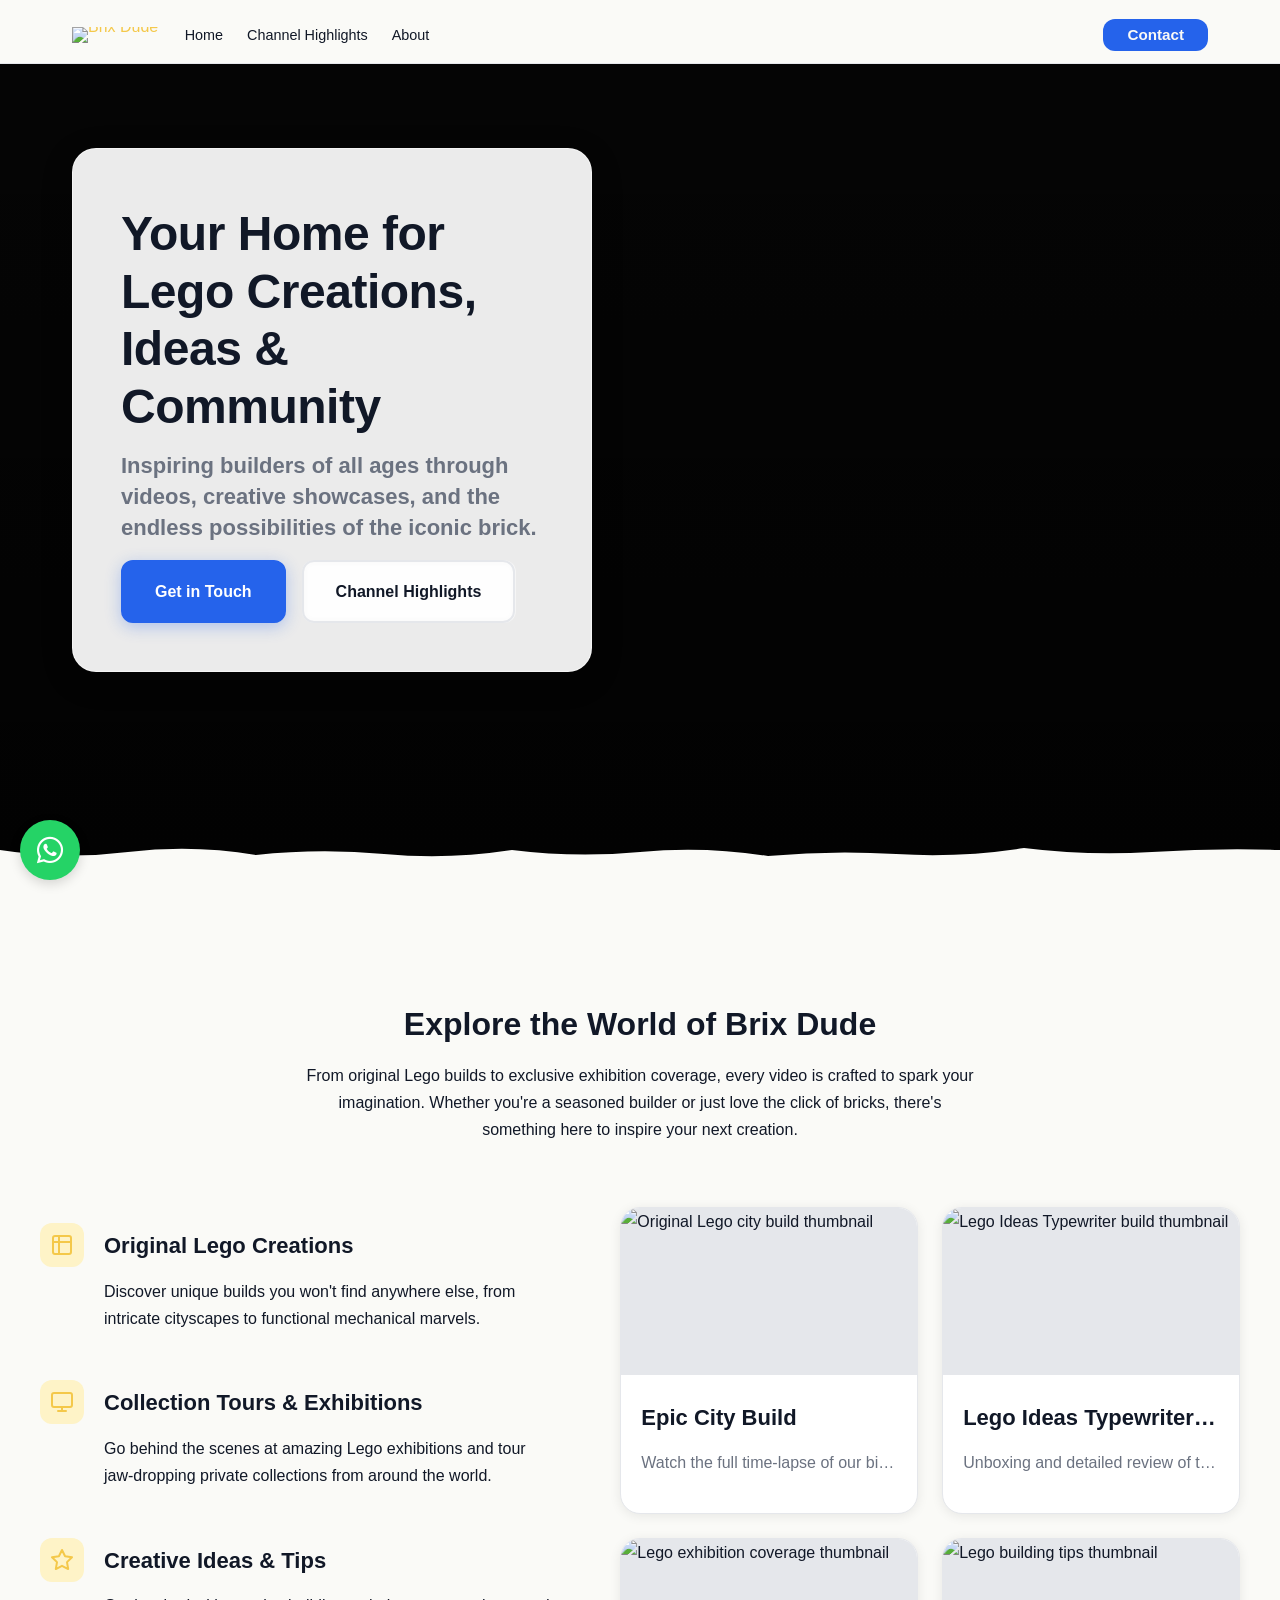
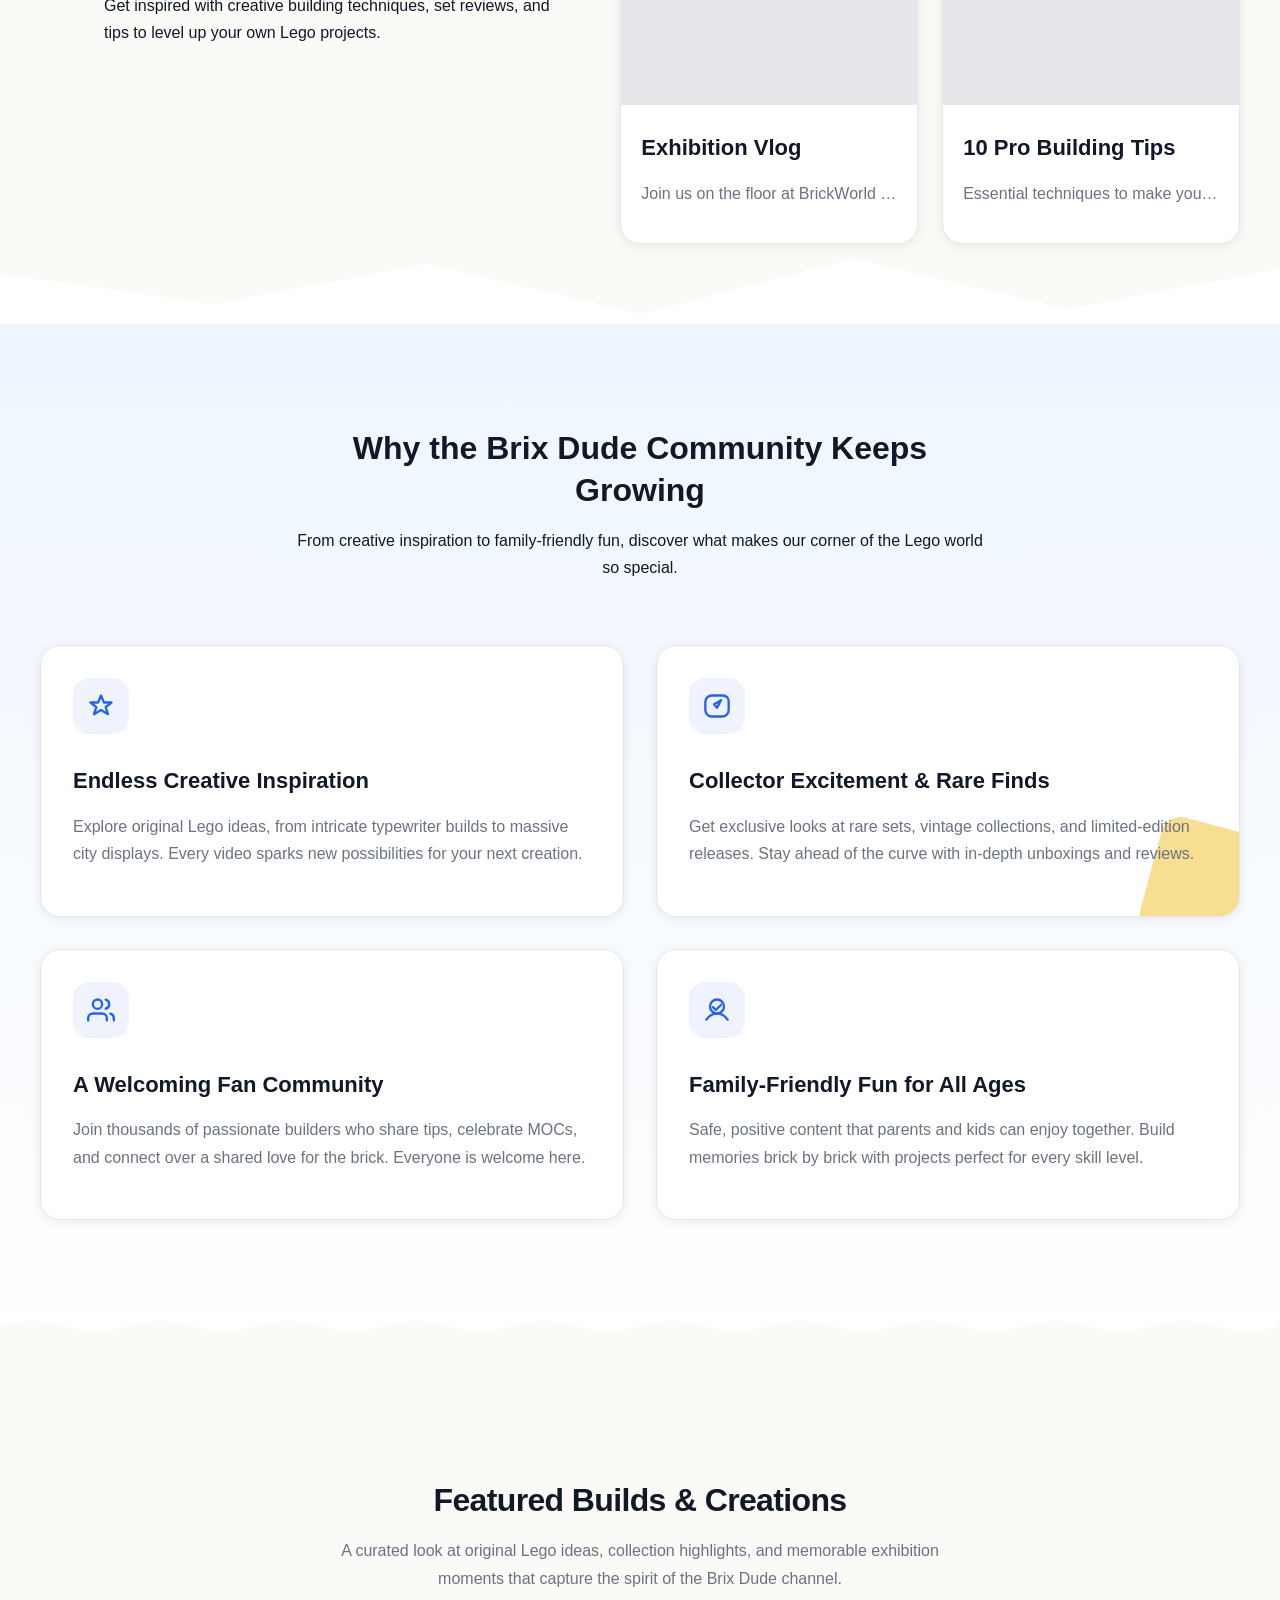
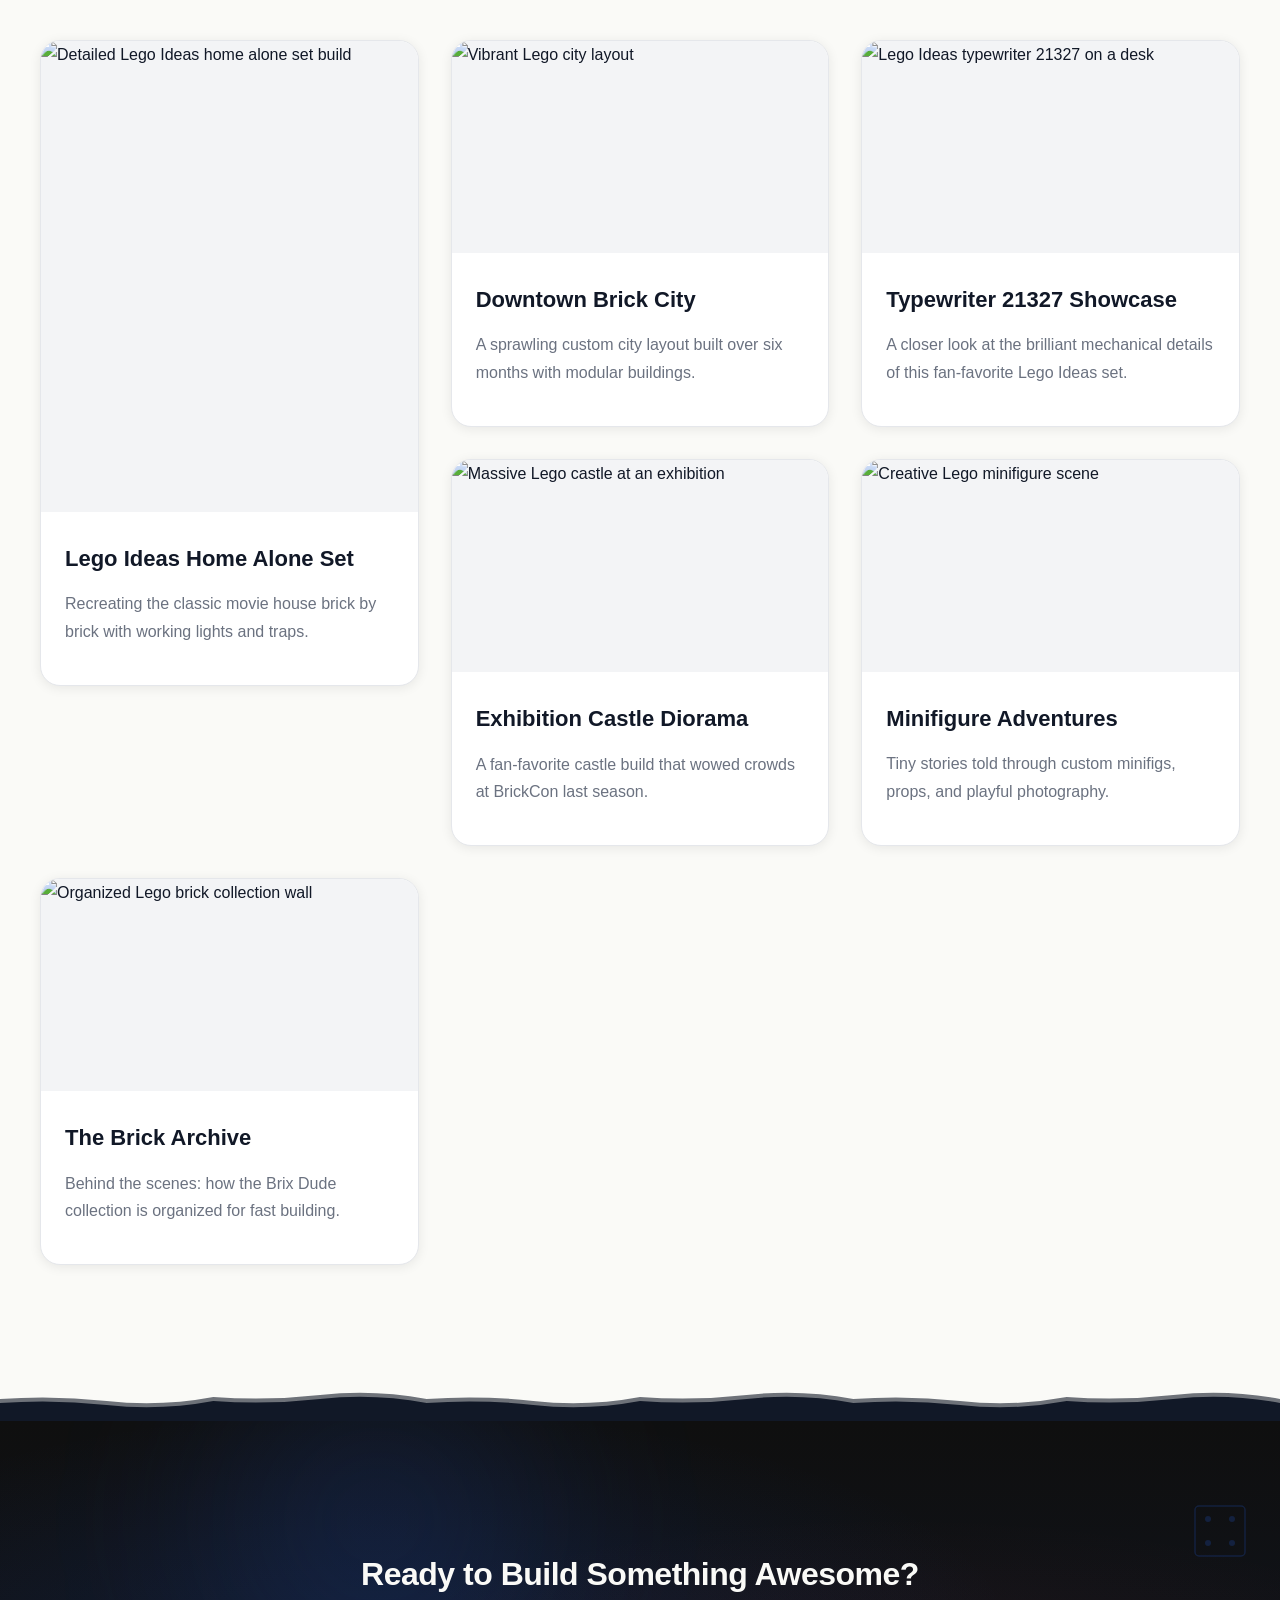
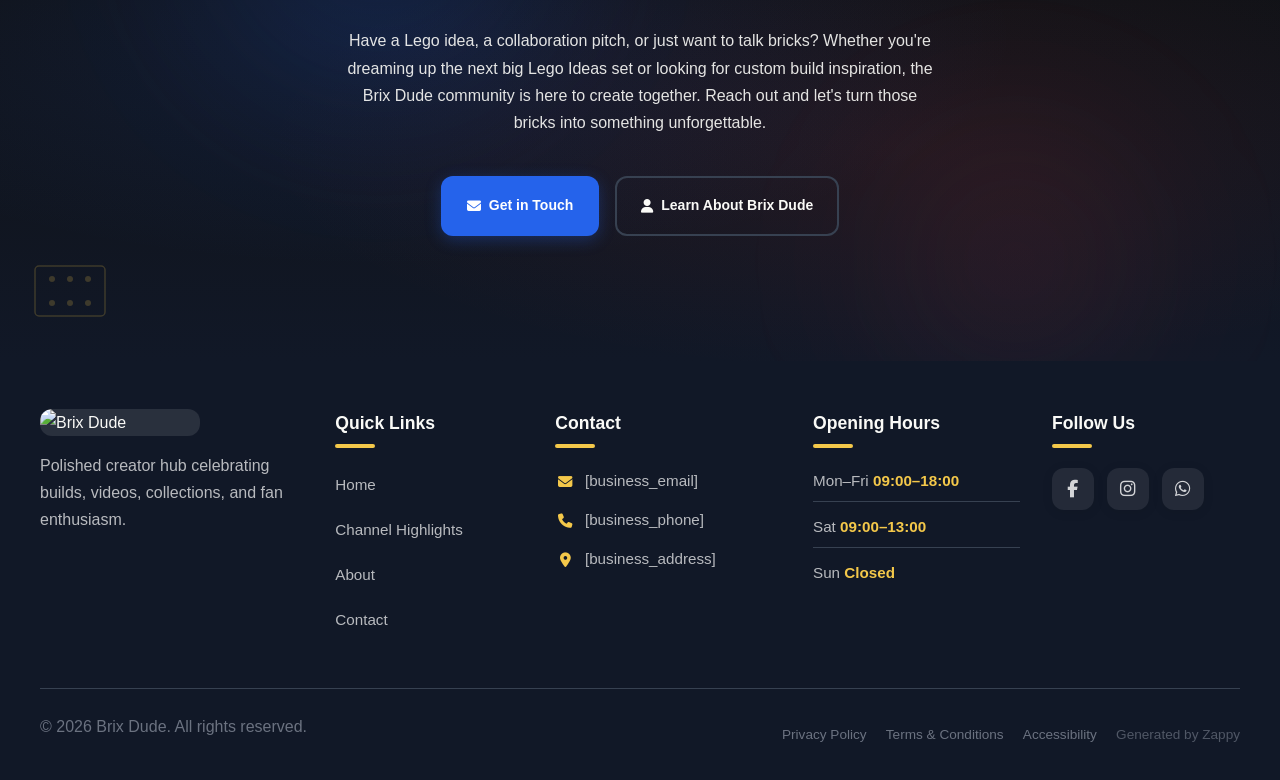
==== index.html @ 3473d18c "Background sync: Progressive GitHub Sync" ====
<!DOCTYPE html>
<html lang="en">
<head>
    <meta charset="UTF-8">
    <meta name="viewport" content="width=device-width, initial-scale=1.0">
    <meta name="robots" content="index, follow">
    <title>Unleash Brick-Building Brilliance — Brix Dude</title>
    <meta name="description" content="Dive into a world where Lego creativity knows no limits. From the intricate lego ideas typewriter 21327 to massive original builds, find endless inspiration and connect with a passionate brick-loving community today.">
    <meta name="keywords" content="lego ideas home alone set, lego ideas typewriter 21327, lego ideas website, creative lego builds, lego community channel">
    
    <!-- Favicons -->
    <link rel="icon" type="image/x-icon" href="/assets/favicon.ico">
    <link rel="icon" type="image/png" sizes="16x16" href="/assets/favicon-16x16.png">
    <link rel="icon" type="image/png" sizes="32x32" href="/assets/favicon-32x32.png">
    <link rel="icon" type="image/png" sizes="48x48" href="/assets/favicon-48x48.png">
    <link rel="icon" type="image/png" sizes="192x192" href="/assets/favicon-192x192.png">
    <link rel="icon" type="image/png" sizes="512x512" href="/assets/favicon-512x512.png">
    <link rel="apple-touch-icon" href="/assets/apple-touch-icon.png">
    <!-- Zappy Analytics -->
<script>
(function() {
  'use strict';
  
  // Configuration
  var config = {
    websiteId: '0a2687f3-41e7-4e63-99ae-9da01a1a211f',
    apiUrl: 'https://api.zappy5.com/api/analytics/track',
    sessionDuration: 30 * 60 * 1000, // 30 minutes
    visitorDuration: 30 * 24 * 60 * 60 * 1000, // 30 days
    trackPageViews: true,
    trackClicks: true,
    trackFormSubmissions: true
  };
  
  // Generate or retrieve persistent visitor ID (30 days)
  function getVisitorId() {
    var visitorKey = 'zappy_visitor_' + config.websiteId;
    var visitor = null;
    
    try {
      visitor = localStorage.getItem(visitorKey);
      if (visitor) {
        var visitorData = JSON.parse(visitor);
        var now = Date.now();
        
        // Check if visitor ID is still valid (30 days)
        if (now - visitorData.created < config.visitorDuration) {
          // Update last seen timestamp
          visitorData.lastSeen = now;
          localStorage.setItem(visitorKey, JSON.stringify(visitorData));
          return visitorData.id;
        }
      }
    } catch (e) {
      console.warn('Zappy Analytics: LocalStorage not available');
    }
    
    // Generate new visitor ID
    var newVisitorId = 'zv_' + Date.now() + '_' + Math.random().toString(36).substr(2, 9);
    
    try {
      localStorage.setItem(visitorKey, JSON.stringify({
        id: newVisitorId,
        created: Date.now(),
        lastSeen: Date.now()
      }));
    } catch (e) {
      // Continue without local storage
    }
    
    return newVisitorId;
  }
  
  // Generate or retrieve session ID (30 minutes)
  function getSessionId() {
    var sessionKey = 'zappy_session_' + config.websiteId;
    var session = null;
    
    try {
      session = sessionStorage.getItem(sessionKey);
      if (session) {
        var sessionData = JSON.parse(session);
        var now = Date.now();
        
        // Check if session is still valid
        if (now - sessionData.timestamp < config.sessionDuration) {
          // Update timestamp
          sessionData.timestamp = now;
          sessionStorage.setItem(sessionKey, JSON.stringify(sessionData));
          return sessionData.id;
        }
      }
    } catch (e) {
      console.warn('Zappy Analytics: SessionStorage not available');
    }
    
    // Generate new session ID
    var newSessionId = 'zs_' + Date.now() + '_' + Math.random().toString(36).substr(2, 9);
    
    try {
      sessionStorage.setItem(sessionKey, JSON.stringify({
        id: newSessionId,
        timestamp: Date.now()
      }));
    } catch (e) {
      // Continue without session storage
    }
    
    return newSessionId;
  }
  
  var visitorId = getVisitorId();
  var sessionId = getSessionId();
  
  // Track an event
  function trackEvent(eventType, data) {
    data = data || {};
    
    var eventData = {
      website_id: config.websiteId,
      event_type: eventType,
      page_path: window.location.pathname,
      referrer: document.referrer || 'direct',
      visitor_id: visitorId,
      session_id: sessionId,
      metadata: data
    };
    
    // Use sendBeacon if available (better for page unload events)
    if (navigator.sendBeacon) {
      var blob = new Blob([JSON.stringify(eventData)], { type: 'application/json' });
      navigator.sendBeacon(config.apiUrl, blob);
    } else {
      // Fallback to fetch
      fetch(config.apiUrl, {
        method: 'POST',
        headers: {
          'Content-Type': 'application/json'
        },
        body: JSON.stringify(eventData),
        keepalive: true
      }).catch(function(error) {
        console.warn('Zappy Analytics: Failed to track event', error);
      });
    }
  }
  
  // Track page view
  if (config.trackPageViews) {
    trackEvent('pageview', {
      title: document.title,
      url: window.location.href
    });
  }
  
  // Track clicks on important elements
  if (config.trackClicks) {
    document.addEventListener('click', function(e) {
      var target = e.target;
      
      // Track button clicks (counted as actions)
      if (target.tagName === 'BUTTON' || target.closest('button')) {
        var button = target.tagName === 'BUTTON' ? target : target.closest('button');
        trackEvent('click', {
          element: 'button',
          text: button.textContent.trim().substring(0, 100),
          id: button.id || null,
          class: button.className || null
        });
      }
      
      // Track link clicks (navigation - not counted as actions)
      else if (target.tagName === 'A' || target.closest('a')) {
        var link = target.tagName === 'A' ? target : target.closest('a');
        trackEvent('navigation', {
          element: 'link',
          text: link.textContent.trim().substring(0, 100),
          href: link.href,
          external: link.hostname !== window.location.hostname
        });
      }
    }, true);
  }
  
  // Track form submissions
  if (config.trackFormSubmissions) {
    document.addEventListener('submit', function(e) {
      var form = e.target;
      
      trackEvent('form_submit', {
        form_id: form.id || null,
        form_name: form.name || null,
        form_action: form.action || null,
        form_method: form.method || 'GET'
      });
    }, true);
  }
  
  // Track time on page (send on page unload)
  var pageLoadTime = Date.now();
  
  window.addEventListener('beforeunload', function() {
    var timeOnPage = Math.floor((Date.now() - pageLoadTime) / 1000); // in seconds
    
    trackEvent('page_unload', {
      time_on_page: timeOnPage,
      page_path: window.location.pathname
    });
  });
  
  // Expose tracking function globally for custom events
  window.zappyAnalytics = {
    track: trackEvent,
    getVisitorId: function() { return visitorId; },
    getSessionId: function() { return sessionId; }
  };
  
})();
</script>
<!-- End Zappy Analytics -->
    <meta property="og:title" content="Unleash Brick-Building Brilliance — Brix Dude">
    <meta property="og:description" content="Dive into a world where Lego creativity knows no limits. From the intricate lego ideas typewriter 21327 to massive original builds, find endless inspiration and connect with a passionate brick-loving community today.">
    <meta name="twitter:card" content="summary_large_image">
    <meta name="twitter:title" content="Unleash Brick-Building Brilliance — Brix Dude">
    <meta name="twitter:description" content="Dive into a world where Lego creativity knows no limits. From the intricate lego ideas typewriter 21327 to massive original builds, find endless inspiration and connect with a passionate brick-loving community today.">
    <meta property="og:type" content="website">
  <meta property="og:locale" content="en_US">
  
  
  
  
  
  <link rel="stylesheet" href="https://cdnjs.cloudflare.com/ajax/libs/font-awesome/6.4.0/css/all.min.css">
  <style>
    .skip-link { position: absolute; top: 0; left: 0; transform: translateY(-200%); padding: 12px 18px; background: var(--bg-dark, #1a1a1a); color: var(--text-light, #fff); font-weight: 600; border-radius: 0 0 8px 0; z-index: 10000; }
    .skip-link:focus { transform: none; outline: 2px solid var(--ring, #fff); outline-offset: 2px; }
    :focus-visible { outline: 2px solid var(--ring, currentColor); outline-offset: 3px; }
  </style>


  
    <!-- Favicons -->
    <link rel="icon" type="image/x-icon" href="/assets/favicon.ico">
    <link rel="icon" type="image/png" sizes="16x16" href="/assets/favicon-16x16.png">
    <link rel="icon" type="image/png" sizes="32x32" href="/assets/favicon-32x32.png">
    <link rel="icon" type="image/png" sizes="48x48" href="/assets/favicon-48x48.png">
    <link rel="icon" type="image/png" sizes="192x192" href="/assets/favicon-192x192.png">
    <link rel="icon" type="image/png" sizes="512x512" href="/assets/favicon-512x512.png">
    <link rel="apple-touch-icon" href="/assets/apple-touch-icon.png">
    <!-- Cookie Consent -->
    <link rel="stylesheet" href="https://cdn.jsdelivr.net/npm/vanilla-cookieconsent@3/dist/cookieconsent.css">
    <script src="https://cdn.jsdelivr.net/npm/vanilla-cookieconsent@3/dist/cookieconsent.umd.js"></script>
    <!-- Mickidum Accessibility Toolbar -->
    <script src="https://cdn.jsdelivr.net/gh/mickidum/acc_toolbar/acctoolbar/acctoolbar.min.js"></script>
    <link rel="stylesheet" href="/styles.css">
    <script>window.ZAPPY_WEBSITE_ID = "0a2687f3-41e7-4e63-99ae-9da01a1a211f"; window.ZAPPY_API_BASE = "https://api.zappy5.com";</script>

    <style id="zappy-dropdown-submenu-styles">
      /* ========== DESKTOP DROPDOWN SUBMENU STYLES ========== */
      /* Base styles for dropdown submenus - parent must be positioned */
      .nav-menu li:has(.sub-menu), nav li:has(.sub-menu), .navbar li:has(.sub-menu), #navMenu li:has(.sub-menu) { position: relative; }
      /* Submenu base - hidden by default */
      .nav-menu .sub-menu, nav .sub-menu, .navbar .sub-menu, #navMenu .sub-menu { display: block !important; position: absolute !important; top: 100%; left: 0; min-width: 220px; background: white; border-radius: 8px; box-shadow: 0 8px 25px rgba(0,0,0,0.15); padding: 8px 0; opacity: 0; visibility: hidden; transform: translateY(10px); transition: all 0.3s ease; z-index: 1000; list-style: none; pointer-events: none; }
      /* CRITICAL: Desktop hover styles to show dropdown */
      .nav-menu li:hover > .sub-menu, nav li:hover > .sub-menu, .navbar li:hover > .sub-menu, #navMenu li:hover > .sub-menu { opacity: 1 !important; visibility: visible !important; transform: translateY(0) !important; pointer-events: auto !important; }
      /* Submenu item styling */
      .sub-menu li { list-style: none; margin: 0; padding: 0; }
      .sub-menu a { display: block !important; padding: 10px 16px !important; color: var(--text-dark, #333) !important; font-weight: 500; text-decoration: none; white-space: nowrap; transition: background-color 0.2s; }
      .sub-menu .zappy-nav-child > a { padding-left: 28px !important; font-size: 0.9em !important; opacity: 0.85 !important; }
      [dir="rtl"] .sub-menu .zappy-nav-child > a, html[lang="he"] .sub-menu .zappy-nav-child > a, html[lang="ar"] .sub-menu .zappy-nav-child > a { padding-left: 10px !important; padding-right: 28px !important; }
      .sub-menu .zappy-nav-parent > a { font-weight: 600 !important; }
      .sub-menu a:hover { background-color: #f5f5f5; }
      /* RTL (Hebrew/Arabic) dropdown positioning */
      [dir="rtl"] .nav-menu .sub-menu, [dir="rtl"] nav .sub-menu, [dir="rtl"] .navbar .sub-menu, html[lang="he"] .nav-menu .sub-menu, html[lang="he"] nav .sub-menu, html[lang="he"] .navbar .sub-menu, html[lang="ar"] .nav-menu .sub-menu, html[lang="ar"] nav .sub-menu, html[lang="ar"] .navbar .sub-menu { left: auto !important; right: 0 !important; }
      /* Hide empty dropdown menus (exclude catalog sub-menus that use <a> children instead of <li>) */
      .sub-menu:empty, .sub-menu:not(:has(li:not(.zappy-hidden-menu-item))):not(:has(> a)), .sub-menu:not(:has(li)):not(:has(> a)) { display: none !important; opacity: 0 !important; visibility: hidden !important; pointer-events: none !important; }
      /* Desktop: show submenu on Menu Group hover */
      li:has(.menu-group-title):hover > .sub-menu { opacity: 1 !important; visibility: visible !important; transform: translateY(0) !important; pointer-events: auto !important; }
      /* Menu Group title styling */
      .nav-menu > li > .menu-group-title, #navMenu > li > .menu-group-title { display: inline-block; padding: 0.5rem 1rem; cursor: default; user-select: none; }
      
      /* ========== MOBILE SUBMENU STYLES ========== */
      @media (max-width: 768px) {
        .nav-menu .sub-menu, nav .sub-menu, .navbar .sub-menu, #navMenu .sub-menu { position: static !important; transform: none !important; box-shadow: none !important; background: transparent !important; max-height: 0; overflow: hidden; opacity: 0; visibility: hidden; transition: max-height 0.3s ease, opacity 0.3s ease; padding: 0 !important; border-radius: 0 !important; }
        .navbar .sub-menu.mobile-expanded, .nav-menu .sub-menu.mobile-expanded, #navMenu .sub-menu.mobile-expanded { max-height: none !important; overflow-y: visible !important; opacity: 1 !important; visibility: visible !important; padding: 8px 0 8px 16px !important; }
        [dir="rtl"] .sub-menu.mobile-expanded, html[lang="he"] .sub-menu.mobile-expanded { padding: 8px 16px 8px 0 !important; }
        /* Disable hover behavior on mobile */
        .nav-menu li:hover > .sub-menu, nav li:hover > .sub-menu, .navbar li:hover > .sub-menu, #navMenu li:hover > .sub-menu { opacity: 0; visibility: hidden; pointer-events: none; }
        .nav-menu li > .sub-menu.mobile-expanded, nav li > .sub-menu.mobile-expanded, .navbar li > .sub-menu.mobile-expanded, #navMenu li > .sub-menu.mobile-expanded { opacity: 1 !important; visibility: visible !important; pointer-events: auto !important; }
        .nav-menu li:has(.sub-menu), nav li:has(.sub-menu), .navbar li:has(.sub-menu), #navMenu li:has(.sub-menu) { display: flex !important; flex-wrap: wrap !important; align-items: center !important; position: relative !important; min-height: 44px !important; }
        .nav-menu li:has(.sub-menu) > a, nav li:has(.sub-menu) > a, .navbar li:has(.sub-menu) > a, #navMenu li:has(.sub-menu) > a { flex: 1 !important; min-width: 0 !important; }
        .nav-menu li:has(.sub-menu) > .menu-group-title, nav li:has(.sub-menu) > .menu-group-title, .navbar li:has(.sub-menu) > .menu-group-title, #navMenu li:has(.sub-menu) > .menu-group-title { flex: 1 !important; min-width: 0 !important; padding: 0 !important; line-height: inherit !important; }
        .nav-menu li:has(.sub-menu) > .sub-menu, nav li:has(.sub-menu) > .sub-menu, .navbar li:has(.sub-menu) > .sub-menu, #navMenu li:has(.sub-menu) > .sub-menu { flex-basis: 100% !important; width: 100% !important; }
        .nav-menu li:has(.sub-menu) > a [class*="chevron"], .nav-menu li:has(.sub-menu) > a [class*="arrow"], .nav-menu li:has(.sub-menu) > a .fa-chevron-down, .nav-menu li:has(.sub-menu) > a .fa-angle-down, nav li:has(.sub-menu) > a [class*="chevron"], nav li:has(.sub-menu) > a [class*="arrow"], #navMenu li:has(.sub-menu) > a [class*="chevron"], #navMenu li:has(.sub-menu) > a [class*="arrow"] { display: none !important; visibility: hidden !important; }
        .mobile-submenu-toggle { display: flex !important; align-items: center !important; justify-content: center !important; width: 44px !important; height: auto !important; background: transparent !important; border: none !important; cursor: pointer !important; color: var(--text-dark) !important; position: static !important; flex-shrink: 0 !important; align-self: stretch !important; z-index: 2 !important; padding: 0 !important; margin: 0 !important; }
        .mobile-submenu-toggle::after { content: '' !important; width: 0 !important; height: 0 !important; border-left: 6px solid transparent !important; border-right: 6px solid transparent !important; border-top: 7px solid currentColor !important; transition: transform 0.3s ease !important; }
        .mobile-submenu-toggle.expanded::after { transform: rotate(180deg) !important; }
        .sub-menu a { padding: 10px 0 !important; display: block !important; color: var(--text-dark) !important; white-space: normal !important; }
        .sub-menu .zappy-nav-child > a { padding-left: 28px !important; font-size: 0.9em !important; opacity: 0.85 !important; }
        [dir="rtl"] .sub-menu .zappy-nav-child > a, html[lang="he"] .sub-menu .zappy-nav-child > a, html[lang="ar"] .sub-menu .zappy-nav-child > a { padding-left: 0 !important; padding-right: 28px !important; }
        .sub-menu .zappy-nav-parent > a { font-weight: 600 !important; }
        .nav-menu.active, #navMenu.active { max-width: 100vw !important; overflow-x: hidden !important; box-sizing: border-box !important; }
        .navbar .sub-menu li a, nav.navbar .sub-menu li a, .zappy-products-dropdown .sub-menu a { color: var(--text-dark) !important; }
      }
      @media (min-width: 769px) { .mobile-submenu-toggle { display: none !important; } }
    </style>

    <style id="zappy-widget-visibility">
      html[dir="rtl"] .whatsapp-float { right: 20px !important; left: auto !important; }
      html[dir="ltr"] .whatsapp-float, html:not([dir]) .whatsapp-float { left: 20px !important; right: auto !important; }
      html[dir="rtl"] #mic-access-tool-general-button, html[dir="rtl"] .mic-access-tool-general-button,
      html[dir="rtl"] #mic-init-access-tool .mic-access-tool-general-button,
      html[dir="rtl"] #mic-init-access-tool #mic-access-tool-general-button,
      html[dir="rtl"] ._access-icon { left: 20px !important; right: auto !important; }
      html[dir="ltr"] #mic-access-tool-general-button, html[dir="ltr"] .mic-access-tool-general-button,
      html[dir="ltr"] #mic-init-access-tool .mic-access-tool-general-button,
      html[dir="ltr"] #mic-init-access-tool #mic-access-tool-general-button,
      html[dir="ltr"] ._access-icon,
      html:not([dir]) #mic-access-tool-general-button, html:not([dir]) .mic-access-tool-general-button,
      html:not([dir]) #mic-init-access-tool .mic-access-tool-general-button,
      html:not([dir]) #mic-init-access-tool #mic-access-tool-general-button,
      html:not([dir]) ._access-icon { right: 20px !important; left: auto !important; }
      @media (max-width: 768px) { .whatsapp-float { display: flex !important; } }
      @media (min-width: 769px) { .whatsapp-float { display: flex !important; } }
      @media (max-width: 768px) {
        #mic-access-tool-general-button, .mic-access-tool-general-button,
        #mic-init-access-tool .mic-access-tool-general-button, #mic-init-access-tool #mic-access-tool-general-button,
        ._access-icon { display: flex !important; visibility: visible !important; opacity: 1 !important; pointer-events: auto !important; }
        #mic-access-tool-box.opened-mic-access-tool, .mic-access-tool-box.opened-mic-access-tool,
        #mic-init-access-tool #mic-access-tool-box.opened-mic-access-tool {
          visibility: visible !important; opacity: 1 !important; pointer-events: auto !important;
        }
      }
      @media (min-width: 769px) {
        #mic-access-tool-general-button, .mic-access-tool-general-button,
        #mic-init-access-tool .mic-access-tool-general-button, #mic-init-access-tool #mic-access-tool-general-button,
        ._access-icon { display: flex !important; visibility: visible !important; opacity: 1 !important; pointer-events: auto !important; }
        #mic-access-tool-box.opened-mic-access-tool, .mic-access-tool-box.opened-mic-access-tool,
        #mic-init-access-tool #mic-access-tool-box.opened-mic-access-tool {
          visibility: visible !important; opacity: 1 !important; pointer-events: auto !important;
        }
      }
    </style>
</head>
<body>
<a class="skip-link" href="#main">Skip to main content</a>
  <nav class="navbar">
  <button class="mobile-toggle" id="mobileToggle" aria-label="Menu">
    <svg class="hamburger-icon" width="24" height="24" viewBox="0 0 24 24" fill="none">
      <path d="M3 12h18M3 6h18M3 18h18" stroke="currentColor" stroke-width="2" stroke-linecap="round"></path>
    </svg>
    <svg class="close-icon" width="24" height="24" viewBox="0 0 24 24" fill="none" style="display: none;">
      <path d="M18 6L6 18M6 6l12 12" stroke="currentColor" stroke-width="2" stroke-linecap="round"></path>
    </svg>
  </button>
  <button class="phone-header-btn" data-phone="[business_phone]" aria-label="Call">
    <svg width="20" height="20" viewBox="0 0 24 24" fill="currentColor">
      <path d="M22 16.92v3a2 2 0 0 1-2.18 2 19.79 19.79 0 0 1-8.63-3.07 19.5 19.5 0 0 1-6-6 19.79 19.79 0 0 1-3.07-8.67A2 2 0 0 1 4.11 2h3a2 2 0 0 1 2 1.72 12.84 12.84 0 0 0 .7 2.81 2 2 0 0 1-.45 2.11L8.09 9.91a16 16 0 0 0 6 6l1.27-1.27a2 2 0 0 1 2.11-.45 12.84 12.84 0 0 0 2.81.7A2 2 0 0 1 22 16.92z"></path>
    </svg>
  </button>
  <div class="nav-container">
    <div class="nav-brand">
      <a href="/" class="logo-link"><img class="logo" src="/assets/site-home-image-1.webp" alt="Brix Dude"></a>
    </div>
    <ul class="nav-menu" id="navMenu"><li><a href="/">Home</a></li><li><a href="/channel-highlights">Channel Highlights</a></li><li><a href="/about">About</a></li></ul>
    <div class="nav-cta-container">
      <a href="/contact" class="nav-cta-btn">Contact</a>
    </div>
  </div>
</nav>
<script>

// Navbar Mobile Menu Toggle and Contrast Fix
(function() {
  // Use 'load' event instead of 'DOMContentLoaded' to ensure we run AFTER all other scripts
  window.addEventListener('load', function() {
    
    // FIX MOBILE BUTTON CONTRAST
    // Detect navbar background color and apply contrasting color to mobile buttons
    const navbar = document.querySelector('.navbar, nav, header');
    if (!navbar) {
      console.log('[Navbar] Navbar element not found');
      return;
    }
    
    // DECLARE VARIABLES EARLY to avoid Temporal Dead Zone errors
    // These are used in multiple places below
    let mobileToggle = document.getElementById('mobileToggle') ||
                       document.querySelector('.mobile-toggle') ||
                       document.querySelector('.hamburger') ||
                       document.querySelector('.hamburger-menu') ||
                       document.querySelector('.menu-toggle') ||
                       document.querySelector('.burger-menu') ||
                       document.querySelector('[aria-label="Menu"]') ||
                       document.querySelector('[aria-label="תפריט"]');
    
    const phoneBtn = document.querySelector('.phone-header-btn');
    
    const computedStyle = window.getComputedStyle(navbar);
    let bgColor = computedStyle.backgroundColor;
    
    console.log('[Navbar] Initial navbar background:', bgColor);
    
    // Check if background is transparent or rgba with 0 alpha
    const isTransparent = bgColor === 'transparent' || 
                         bgColor === 'rgba(0, 0, 0, 0)' ||
                         (bgColor.startsWith('rgba') && bgColor.includes(', 0)'));
    
    if (isTransparent) {
      // Check for background-image or gradient
      const bgImage = computedStyle.backgroundImage;
      if (bgImage && bgImage !== 'none') {
        console.log('[Navbar] Navbar has background image/gradient, using dark text');
        bgColor = 'rgb(240, 240, 240)'; // Assume light background
      } else {
        // Transparent navbar - check body background
        const bodyBg = window.getComputedStyle(document.body).backgroundColor;
        console.log('[Navbar] Navbar transparent, using body background:', bodyBg);
        bgColor = bodyBg;
      }
    }
    
    // Calculate luminance to determine if background is light or dark
    const rgb = bgColor.match(/\d+/g);
    if (rgb && rgb.length >= 3) {
      const r = parseInt(rgb[0]);
      const g = parseInt(rgb[1]);
      const b = parseInt(rgb[2]);
      const luminance = (0.299 * r + 0.587 * g + 0.114 * b) / 255;
      
      // Mobile button colors are set by Claude's AI-generated CSS (same as .nav-menu a)
      // No dynamic color overrides needed - colors come from the generated navbar CSS
      console.log('[Navbar] Mobile button colors preserved from Claude CSS (luminance:', luminance.toFixed(2) + ')');
      
      // FIX ICON SIZES - Ensure SVGs are properly sized and visible
      // INJECT CRITICAL CSS TO OVERRIDE ANY CONFLICTING RULES
      const criticalCSS = document.createElement('style');
      criticalCSS.id = 'zappy-mobile-nav-fix';
      const htmlLang = document.documentElement.lang || 'en';
      const htmlDir = document.documentElement.dir || 'ltr';
      // Check both dir attribute AND lang for RTL detection
      // dir="rtl" is the most reliable indicator
      const isRTL = htmlDir === 'rtl' || htmlLang === 'he' || htmlLang === 'ar';
      
      criticalCSS.textContent = `
        /* Hide mobile buttons on desktop, show only on mobile */
        @media (min-width: 769px) {
          .mobile-toggle,
          .phone-header-btn {
            display: none !important;
          }
        }
        
        /* Show and position mobile buttons correctly on mobile */
        @media (max-width: 768px) {
          .navbar,
          nav.navbar {
            min-height: 70px !important;
          }

          .mobile-toggle,
          .phone-header-btn {
            position: absolute !important;
            top: 0 !important;
            bottom: 0 !important;
            margin-top: auto !important;
            margin-bottom: auto !important;
            transform: none !important;
            z-index: 1001 !important;
            display: flex !important;
            align-items: center !important;
            justify-content: center !important;
            width: 36px !important;
            height: 36px !important;
            border-radius: 50% !important;
            border: none !important;
            cursor: pointer !important;
            padding: 6px !important;
            background: none !important;
            color: var(--nav-text, var(--text-dark)) !important;
            touch-action: manipulation !important;
            -webkit-tap-highlight-color: transparent !important;
          }

          html[data-zappy-site-type="ecommerce"] .phone-header-btn,
          body[data-zappy-site-type="ecommerce"] .phone-header-btn,
          html[data-zappy-site-type="ecommerce"] header .phone-header-btn,
          html[data-zappy-site-type="ecommerce"] nav .phone-header-btn {
            display: none !important;
            visibility: hidden !important;
            width: 0 !important;
            height: 0 !important;
            min-width: 0 !important;
            overflow: hidden !important;
          }
          
          /* LTR positioning (default): hamburger LEFT, phone RIGHT */
          html:not([dir="rtl"]):not([lang="he"]):not([lang="ar"]) .mobile-toggle,
          html[dir="ltr"] .mobile-toggle {
            left: 12px !important;
            right: auto !important;
          }
          html:not([dir="rtl"]):not([lang="he"]):not([lang="ar"]) .phone-header-btn,
          html[dir="ltr"] .phone-header-btn {
            right: 12px !important;
            left: auto !important;
          }
          
          /* RTL positioning: hamburger RIGHT, phone LEFT */
          html[dir="rtl"] .mobile-toggle,
          html[lang="he"] .mobile-toggle,
          html[lang="ar"] .mobile-toggle {
            right: 12px !important;
            left: auto !important;
          }
          html[dir="rtl"] .phone-header-btn,
          html[lang="he"] .phone-header-btn,
          html[lang="ar"] .phone-header-btn {
            left: 12px !important;
            right: auto !important;
          }
          
          /* CRITICAL: Ensure nav-container has min-height on mobile */
          /* All children are positioned absolutely/fixed on mobile, so height:auto collapses to 0 */
          .nav-container {
            min-height: 70px !important;
            position: relative !important;
          }
          
          /* Ensure SVG icons are properly sized and inherit color */
          .mobile-toggle svg,
          .phone-header-btn svg {
            width: 24px !important;
            height: 24px !important;
            /* Don't force display - let JavaScript control hamburger/close toggle */
          }
          
          /* Reset nav-cta-container on mobile - remove desktop box-shadow/padding */
          /* that creates a visible ghost box when CTA button is hidden */
          .nav-cta-container {
            box-shadow: none !important;
            padding: 0 !important;
          }
          
          /* Hide nav-cta-container entirely on mobile when there's no lang-switcher */
          /* (only the CTA button is inside, and it's hidden on mobile) */
          .nav-cta-container:not(:has(.lang-switcher)) {
            display: none !important;
          }
          
          /* CRITICAL: Prevent hero image fade gradient from bleeding over headline text */
          /* The .image-fade-gradient has bottom: -30px (extends below parent) */
          /* On mobile stacked layout, this overlaps the h1 text below the image */
          .hero-image-column {
            overflow: hidden !important;
          }
          .image-fade-gradient {
            bottom: 0 !important;
          }
          
          /* Hide desktop language switcher on mobile - hamburger menu handles it */
          /* High specificity to override stored CSS */
          .lang-switcher,
          .nav-cta-container .lang-switcher,
          .nav-container .lang-switcher,
          .navbar .lang-switcher,
          .navbar .nav-cta-container .lang-switcher {
            display: none !important;
          }
        }
      `;
      
      // Remove existing fix if present and inject new one
      const existing = document.getElementById('zappy-mobile-nav-fix');
      if (existing) existing.remove();
      document.head.appendChild(criticalCSS);
      
      console.log('[Navbar] Critical CSS injected for mobile nav positioning');
      
      // ONLY apply inline positioning styles on mobile viewport
      // On desktop, the CSS handles hiding these buttons with display: none
      // Inline styles were breaking desktop layout by overriding CSS
      const isMobileViewport = window.innerWidth <= 768;
      
      if (mobileToggle) {
        // Icon sizing applies to all viewports for consistency
        const hamburgerIcon = mobileToggle.querySelector('.hamburger-icon');
        const closeIcon = mobileToggle.querySelector('.close-icon');
        
        if (hamburgerIcon) {
          hamburgerIcon.style.setProperty('width', '24px', 'important');
          hamburgerIcon.style.setProperty('height', '24px', 'important');
          hamburgerIcon.style.setProperty('display', 'block', 'important'); // Show hamburger by default
        }
        if (closeIcon) {
          closeIcon.style.setProperty('width', '24px', 'important');
          closeIcon.style.setProperty('height', '24px', 'important');
          closeIcon.style.setProperty('display', 'none', 'important'); // Hide close icon by default
        }
        
        // ONLY set positioning inline styles on mobile
        if (isMobileViewport) {
          mobileToggle.style.setProperty('position', 'absolute', 'important');
          mobileToggle.style.setProperty('top', '0', 'important');
          mobileToggle.style.setProperty('bottom', '0', 'important');
          mobileToggle.style.setProperty('margin-top', 'auto', 'important');
          mobileToggle.style.setProperty('margin-bottom', 'auto', 'important');
          mobileToggle.style.setProperty('transform', 'none', 'important');
          mobileToggle.style.setProperty('z-index', '1001', 'important');
          
          // Clear any inline left/right so CSS can take over based on html[dir]
          mobileToggle.style.removeProperty('left');
          mobileToggle.style.removeProperty('right');
          
          console.log('[Navbar] Mobile toggle positioning applied (mobile viewport)');
        } else {
          // On desktop, clear any positioning styles to let CSS handle it
          mobileToggle.style.removeProperty('position');
          mobileToggle.style.removeProperty('top');
          mobileToggle.style.removeProperty('transform');
          mobileToggle.style.removeProperty('z-index');
          mobileToggle.style.removeProperty('left');
          mobileToggle.style.removeProperty('right');
          console.log('[Navbar] Desktop viewport - cleared mobile toggle inline positioning');
        }
      }
      
      if (phoneBtn) {
        // Icon sizing applies to all viewports
        const phoneIcon = phoneBtn.querySelector('svg');
        if (phoneIcon) {
          phoneIcon.style.width = '24px';
          phoneIcon.style.height = '24px';
          phoneIcon.setAttribute('width', '24');
          phoneIcon.setAttribute('height', '24');
        }
        
        // ONLY set positioning inline styles on mobile
        if (isMobileViewport) {
          phoneBtn.style.setProperty('position', 'absolute', 'important');
          phoneBtn.style.setProperty('top', '0', 'important');
          phoneBtn.style.setProperty('bottom', '0', 'important');
          phoneBtn.style.setProperty('margin-top', 'auto', 'important');
          phoneBtn.style.setProperty('margin-bottom', 'auto', 'important');
          phoneBtn.style.setProperty('transform', 'none', 'important');
          phoneBtn.style.setProperty('z-index', '1001', 'important');
          
          // Clear any inline left/right so CSS can take over based on html[dir]
          phoneBtn.style.removeProperty('left');
          phoneBtn.style.removeProperty('right');
          
          console.log('[Navbar] Phone button positioning applied (mobile viewport)');
        } else {
          // On desktop, clear any positioning styles to let CSS handle it
          phoneBtn.style.removeProperty('position');
          phoneBtn.style.removeProperty('top');
          phoneBtn.style.removeProperty('transform');
          phoneBtn.style.removeProperty('z-index');
          phoneBtn.style.removeProperty('left');
          phoneBtn.style.removeProperty('right');
          console.log('[Navbar] Desktop viewport - cleared phone button inline positioning');
        }
      }
    } else {
      console.log('[Navbar] Could not parse background color:', bgColor);
    }
    
    // MOBILE MENU TOGGLE
    // Re-query in case DOM changed (mobileToggle already declared at top of function)
    mobileToggle = document.getElementById('mobileToggle') ||
                   document.querySelector('.mobile-toggle') ||
                   document.querySelector('.hamburger') ||
                   document.querySelector('.hamburger-menu') ||
                   document.querySelector('.menu-toggle') ||
                   document.querySelector('.burger-menu') ||
                   document.querySelector('[aria-label="Menu"]') ||
                   document.querySelector('[aria-label="תפריט"]');
    
    // EXPANDED SEARCH: Find nav menu by ID or class
    const navMenu = document.getElementById('navMenu') ||
                  document.querySelector('.nav-menu') ||
                  document.querySelector('.nav-links') ||
                  document.querySelector('nav ul:not(.submenu)');
    
    if (!mobileToggle || !navMenu) {
      console.log('[Navbar] Mobile toggle or menu not found:', { toggle: !!mobileToggle, menu: !!navMenu });
      return;
    }
    
    // Ensure navMenu has ID for CSS targeting
    if (!navMenu.id) {
      navMenu.id = 'navMenu';
    }
    
    console.log('[Navbar] Initializing mobile menu...');
    
    // Remove any existing event listeners by cloning the button
    const newToggle = mobileToggle.cloneNode(true);
    mobileToggle.parentNode.replaceChild(newToggle, mobileToggle);
    
    // Toggle menu handler (shared by click and touchend)
    function handleToggle(e) {
      e.preventDefault();
      e.stopPropagation();
      
      const hamburgerIcon = newToggle.querySelector('.hamburger-icon');
      const closeIcon = newToggle.querySelector('.close-icon');
      const isActive = navMenu.classList.contains('active');
      
      if (isActive) {
        // Close menu
        navMenu.classList.remove('active');
        if (hamburgerIcon) hamburgerIcon.style.setProperty('display', 'block', 'important');
        if (closeIcon) closeIcon.style.setProperty('display', 'none', 'important');
        document.body.style.overflow = '';
        console.log('[Navbar] Menu closed');
      } else {
        // Open menu
        navMenu.classList.add('active');
        if (hamburgerIcon) hamburgerIcon.style.setProperty('display', 'none', 'important');
        if (closeIcon) closeIcon.style.setProperty('display', 'block', 'important');
        document.body.style.overflow = 'hidden';
        console.log('[Navbar] Menu opened');
      }
    }
    
    // Use click for desktop/emulation and touchend as iOS Safari fallback.
    // Prevent double-fire with a timestamp guard.
    var lastToggleTime = 0;
    function guardedToggle(e) {
      var now = Date.now();
      if (now - lastToggleTime < 300) return;
      lastToggleTime = now;
      handleToggle(e);
    }
    
    newToggle.addEventListener('click', guardedToggle);
    newToggle.addEventListener('touchend', guardedToggle);
    
    // Close menu when clicking nav links (but NOT dropdown toggles)
    const navLinks = navMenu.querySelectorAll('a');
    navLinks.forEach(function(link) {
      link.addEventListener('click', function() {
        // Don't close if it's a dropdown child (unless it's a real navigation link)
        if (this.getAttribute('href') === '#') return;
        
        const hamburgerIcon = newToggle.querySelector('.hamburger-icon');
        const closeIcon = newToggle.querySelector('.close-icon');
        
        navMenu.classList.remove('active');
        if (hamburgerIcon) hamburgerIcon.style.setProperty('display', 'block', 'important');
        if (closeIcon) closeIcon.style.setProperty('display', 'none', 'important');
        document.body.style.overflow = '';
        console.log('[Navbar] Menu closed (link clicked)');
      });
    });
    
    // DROPDOWN MENU TOGGLE (for mobile and touch devices)
    var dropdownToggles = navMenu.querySelectorAll('.dropdown-toggle');
    dropdownToggles.forEach(function(toggle) {
      toggle.addEventListener('click', function(e) {
        e.preventDefault();
        e.stopPropagation();
        var parent = this.closest('.nav-dropdown');
        if (!parent) return;
        
        // Close other open dropdowns at the same level
        var siblings = parent.parentNode.querySelectorAll('.nav-dropdown.open');
        siblings.forEach(function(sib) {
          if (sib !== parent) sib.classList.remove('open');
        });
        
        parent.classList.toggle('open');
        console.log('[Navbar] Dropdown toggled:', parent.classList.contains('open') ? 'open' : 'closed');
      });
    });
    
    // Close dropdowns when clicking outside
    document.addEventListener('click', function(e) {
      if (!e.target.closest('.nav-dropdown')) {
        var openDropdowns = document.querySelectorAll('.nav-dropdown.open');
        openDropdowns.forEach(function(dd) { dd.classList.remove('open'); });
      }
    });
    
    console.log('[Navbar] Dropdown handlers initialized for ' + dropdownToggles.length + ' dropdowns');
    
    // Phone button functionality (phoneBtn already declared at top of function)
    if (phoneBtn) {
      phoneBtn.addEventListener('click', function() {
        // Get phone number from placeholder in page or use default
        const phoneLinks = document.querySelectorAll('a[href^="tel:"]');
        const phoneNumber = phoneLinks.length > 0 
          ? phoneLinks[0].getAttribute('href').replace('tel:', '')
          : '[business_phone]';
        
        window.location.href = 'tel:' + phoneNumber;
        console.log('[Navbar] Phone button clicked');
      });
    }
    
    console.log('[Navbar] Mobile menu initialized successfully');
    
    // WhatsApp button visibility is now controlled via CSS (siteSettings).
    // No JS-based desktop hiding — the button is visible on both mobile and desktop by default.
  });
})();

</script>
  
  <main id="main">
    <section data-band-index="0" class="home-hero-section" data-layout-spec="Home-hero" data-hero-type="fullscreen-scrim">
  <!-- Background Image Layer -->
  <div class="home-hero-section__bg-wrapper">
    <img loading="eager" fetchpriority="high" data-hero-bg="true" class="home-hero-section__bg-image" data-placeholder="home-hero-image-1" data-context="Bright studio-style Lego build scene with colorful bricks, completed models, and a creator-workshop atmosphere. Warm lighting, cinematic depth of field, shallow focus on foreground bricks, blurred background showing organized shelves and creative chaos. Upbeat, polished, and accessible vibe." width="1200" height="600" src="/assets/site-home-hero-image-1.webp" alt="Bright studio workspace filled with colorful Lego bricks and creative builds">
  </div>

  <!-- Scrim Overlay Layer -->
  <div class="home-hero-section__scrim" aria-hidden="true"></div>

  <!-- Content Overlay Layer -->
  <div class="home-hero-section__content">
    <div class="home-hero-section__card">
      <h1 class="home-hero-section__headline">
        Your Home for Lego Creations, Ideas &amp; Community
      </h1>
      <h3 class="home-hero-section__subtitle">
        Inspiring builders of all ages through videos, creative showcases, and the endless possibilities of the iconic brick.
      </h3>
      <div class="home-hero-section__ctas">
        <a href="/contact" class="home-hero-section__btn home-hero-section__btn--primary">Get in Touch</a>
        <a href="/features" class="home-hero-section__btn home-hero-section__btn--secondary">Channel Highlights</a>
      </div>
    </div>
  </div>

  <!-- Bottom Divider / Transition -->
  <div class="home-hero-section__divider-wrapper" aria-hidden="true">
    <svg data-no-icon-edit="true" aria-hidden="true" viewBox="0 0 1200 80" preserveAspectRatio="none" xmlns="http://www.w3.org/2000/svg">
      <path d="M0,80 L0,30 Q60,40 120,32 T240,35 Q300,28 360,34 T480,30 Q540,38 600,32 T720,36 Q780,30 840,34 T960,28 Q1020,36 1080,32 T1200,30 L1200,80 Z" fill="var(--bg-light)"></path>
    </svg>
  </div>
</section>

<section data-band-index="1" class="home-showcase-section" data-layout-spec="Home-showcase">
  <div class="home-showcase-section__intro">
    <h2>Explore the World of Brix Dude</h2>
    <p>From original Lego builds to exclusive exhibition coverage, every video is crafted to spark your imagination. Whether you're a seasoned builder or just love the click of bricks, there's something here to inspire your next creation.</p>
  </div>

  <div class="home-showcase-section__content">
    <div class="home-showcase-section__text-column">
      <div class="home-showcase-section__blurb">
        <div class="home-showcase-section__blurb-icon">
          <svg data-element-type="icon" data-icon-type="svg" width="24" height="24" viewBox="0 0 24 24" fill="none" stroke="currentColor" stroke-width="2" stroke-linecap="round" stroke-linejoin="round"><rect x="3" y="3" width="18" height="18" rx="2" ry="2"></rect><line x1="3" y1="9" x2="21" y2="9"></line><line x1="9" y1="3" x2="9" y2="21"></line></svg>
        </div>
        <div class="home-showcase-section__blurb-content">
          <h3>Original Lego Creations</h3>
          <p>Discover unique builds you won't find anywhere else, from intricate cityscapes to functional mechanical marvels.</p>
        </div>
      </div>

      <div class="home-showcase-section__blurb">
        <div class="home-showcase-section__blurb-icon">
          <svg data-element-type="icon" data-icon-type="svg" width="24" height="24" viewBox="0 0 24 24" fill="none" stroke="currentColor" stroke-width="2" stroke-linecap="round" stroke-linejoin="round"><rect x="2" y="3" width="20" height="14" rx="2" ry="2"></rect><line x1="8" y1="21" x2="16" y2="21"></line><line x1="12" y1="17" x2="12" y2="21"></line></svg>
        </div>
        <div class="home-showcase-section__blurb-content">
          <h3>Collection Tours &amp; Exhibitions</h3>
          <p>Go behind the scenes at amazing Lego exhibitions and tour jaw-dropping private collections from around the world.</p>
        </div>
      </div>

      <div class="home-showcase-section__blurb">
        <div class="home-showcase-section__blurb-icon">
          <svg data-element-type="icon" data-icon-type="svg" width="24" height="24" viewBox="0 0 24 24" fill="none" stroke="currentColor" stroke-width="2" stroke-linecap="round" stroke-linejoin="round"><polygon points="12 2 15.09 8.26 22 9.27 17 14.14 18.18 21.02 12 17.77 5.82 21.02 7 14.14 2 9.27 8.91 8.26 12 2"></polygon></svg>
        </div>
        <div class="home-showcase-section__blurb-content">
          <h3>Creative Ideas &amp; Tips</h3>
          <p>Get inspired with creative building techniques, set reviews, and tips to level up your own Lego projects.</p>
        </div>
      </div>
    </div>

    <div class="home-showcase-section__grid-column">
      <div class="home-showcase-section__grid">
        <div class="home-showcase-section__card">
          <div class="home-showcase-section__card-img-wrapper">
            <img loading="lazy" decoding="async" data-placeholder="home-showcase-image-1" data-context="A vibrant thumbnail for a Brix Dude YouTube video showcasing an original Lego city build with colorful buildings and vehicles on a white shelf, bright studio lighting, clean and polished look." width="600" height="400" src="/assets/site-home-showcase-image-1.webp" alt="Original Lego city build thumbnail">
          </div>
          <div class="home-showcase-section__card-text">
            <h3>Epic City Build</h3>
            <p>Watch the full time-lapse of our biggest city layout yet.</p>
          </div>
        </div>

        <div class="home-showcase-section__card">
          <div class="home-showcase-section__card-img-wrapper">
            <img loading="lazy" decoding="async" data-placeholder="home-showcase-image-2" data-context="Thumbnail for a Brix Dude video featuring a close-up of a detailed Lego typewriter model, warm desk lamp lighting, shallow depth of field, sophisticated and creative vibe." width="600" height="400" src="/assets/site-home-showcase-image-2.webp" alt="Lego Ideas Typewriter build thumbnail">
          </div>
          <div class="home-showcase-section__card-text">
            <h3>Lego Ideas Typewriter 21327</h3>
            <p>Unboxing and detailed review of this iconic set.</p>
          </div>
        </div>

        <div class="home-showcase-section__card">
          <div class="home-showcase-section__card-img-wrapper">
            <img loading="lazy" decoding="async" data-placeholder="home-showcase-image-3" data-context="Thumbnail for a Brix Dude exhibition vlog, wide shot of a large Lego exhibition hall with colorful displays and visitors, bright and energetic atmosphere." width="600" height="400" src="/assets/site-home-showcase-image-3.webp" alt="Lego exhibition coverage thumbnail">
          </div>
          <div class="home-showcase-section__card-text">
            <h3>Exhibition Vlog</h3>
            <p>Join us on the floor at BrickWorld Chicago 2024.</p>
          </div>
        </div>

        <div class="home-showcase-section__card">
          <div class="home-showcase-section__card-img-wrapper">
            <img loading="lazy" decoding="async" data-placeholder="home-showcase-image-4" data-context="Thumbnail for a Brix Dude tips video, flat lay of colorful Lego bricks arranged in a pattern on a white desk, creative and playful composition, top-down view." width="600" height="400" src="/assets/site-home-showcase-image-4.webp" alt="Lego building tips thumbnail">
          </div>
          <div class="home-showcase-section__card-text">
            <h3>10 Pro Building Tips</h3>
            <p>Essential techniques to make your builds stand out.</p>
          </div>
        </div>
      </div>
    </div>
  </div>

  <div class="home-showcase-section__divider-wrapper">
    <svg data-no-icon-edit="true" aria-hidden="true" viewBox="0 0 1200 80" preserveAspectRatio="none" xmlns="http://www.w3.org/2000/svg">
      <path d="M0,80 L0,30 L200,60 L400,20 L600,70 L800,15 L1000,65 L1200,25 L1200,80 Z" fill="#FFFFFF"></path>
    </svg>
  </div>
</section>

<section data-band-index="2" class="home-benefits-section" data-layout-spec="Home-benefits">
  <div class="home-benefits-section__container">
    <div class="home-benefits-section__intro">
      <h2>Why the Brix Dude Community Keeps Growing</h2>
      <p>From creative inspiration to family-friendly fun, discover what makes our corner of the Lego world so special.</p>
    </div>
    <div class="home-benefits-section__grid">
      <!-- Card 1 -->
      <article class="home-benefits-section__card">
        <div class="home-benefits-section__card-icon" aria-hidden="true">
          <svg data-element-type="icon" data-icon-type="svg" viewBox="0 0 24 24" fill="none" xmlns="http://www.w3.org/2000/svg">
            <path d="M12 3L14.5 9H21L16 13L18 19L12 15.5L6 19L8 13L3 9H9.5L12 3Z" stroke="currentColor" stroke-width="2" stroke-linecap="round" stroke-linejoin="round"></path>
          </svg>
        </div>
        <h3>Endless Creative Inspiration</h3>
        <p>Explore original Lego ideas, from intricate typewriter builds to massive city displays. Every video sparks new possibilities for your next creation.</p>
      </article>
      <!-- Card 2 -->
      <article class="home-benefits-section__card home-benefits-section__card--accent">
        <div class="home-benefits-section__card-icon" aria-hidden="true">
          <svg data-element-type="icon" data-icon-type="svg" viewBox="0 0 24 24" fill="none" xmlns="http://www.w3.org/2000/svg">
            <path d="M20.84 4.61A5.5 5.5 0 0016.5 3H7.5A5.5 5.5 0 002 8.5V15.5A5.5 5.5 0 007.5 21H16.5A5.5 5.5 0 0022 15.5V8.5A5.5 5.5 0 0020.84 4.61Z" stroke="currentColor" stroke-width="2" stroke-linecap="round" stroke-linejoin="round"></path>
            <path d="M9.5 10.5L15.5 7L12 13.5L9.5 10.5Z" stroke="currentColor" stroke-width="2" stroke-linecap="round" stroke-linejoin="round"></path>
          </svg>
        </div>
        <h3>Collector Excitement &amp; Rare Finds</h3>
        <p>Get exclusive looks at rare sets, vintage collections, and limited-edition releases. Stay ahead of the curve with in-depth unboxings and reviews.</p>
        <div class="home-benefits-section__decorative-backplate" aria-hidden="true"></div>
      </article>
      <!-- Card 3 -->
      <article class="home-benefits-section__card">
        <div class="home-benefits-section__card-icon" aria-hidden="true">
          <svg data-element-type="icon" data-icon-type="svg" viewBox="0 0 24 24" fill="none" xmlns="http://www.w3.org/2000/svg">
            <path d="M17 21V19C17 16.7909 15.2091 15 13 15H5C2.79086 15 1 16.7909 1 19V21" stroke="currentColor" stroke-width="2" stroke-linecap="round" stroke-linejoin="round"></path>
            <circle cx="9" cy="7" r="4" stroke="currentColor" stroke-width="2" stroke-linecap="round" stroke-linejoin="round"></circle>
            <path d="M23 21V19C22.9986 17.1771 21.765 15.5857 20 15.13" stroke="currentColor" stroke-width="2" stroke-linecap="round" stroke-linejoin="round"></path>
            <path d="M16 3.13C17.7699 3.58343 19.0078 5.17787 19.0078 7.005C19.0078 8.83213 17.7699 10.4266 16 10.88" stroke="currentColor" stroke-width="2" stroke-linecap="round" stroke-linejoin="round"></path>
          </svg>
        </div>
        <h3>A Welcoming Fan Community</h3>
        <p>Join thousands of passionate builders who share tips, celebrate MOCs, and connect over a shared love for the brick. Everyone is welcome here.</p>
      </article>
      <!-- Card 4 -->
      <article class="home-benefits-section__card">
        <div class="home-benefits-section__card-icon" aria-hidden="true">
          <svg data-element-type="icon" data-icon-type="svg" viewBox="0 0 24 24" fill="none" xmlns="http://www.w3.org/2000/svg">
            <path d="M12 15C15.3137 15 18 12.3137 18 9C18 5.68629 15.3137 3 12 3C8.68629 3 6 5.68629 6 9C6 12.3137 8.68629 15 12 15Z" stroke="currentColor" stroke-width="2" stroke-linecap="round" stroke-linejoin="round"></path>
            <path d="M2.90527 20.2491C3.82736 18.6531 5.15322 17.3278 6.74966 16.4064C8.34611 15.485 10.1569 15 12.0002 15C13.8434 15 15.6542 15.4851 17.2506 16.4065C18.847 17.3279 20.1729 18.6533 21.0949 20.2493" stroke="currentColor" stroke-width="2" stroke-linecap="round" stroke-linejoin="round"></path>
            <path d="M8.5 9.5L11 12L15.5 7.5" stroke="currentColor" stroke-width="2" stroke-linecap="round" stroke-linejoin="round"></path>
          </svg>
        </div>
        <h3>Family-Friendly Fun for All Ages</h3>
        <p>Safe, positive content that parents and kids can enjoy together. Build memories brick by brick with projects perfect for every skill level.</p>
      </article>
    </div>
  </div>
  <!-- Bottom Divider -->
  <div class="home-benefits-section__divider-wrapper">
    <svg data-no-icon-edit="true" aria-hidden="true" viewBox="0 0 1200 60" preserveAspectRatio="none" xmlns="http://www.w3.org/2000/svg">
      <path d="M0,60 L0,10 Q30,0 60,10 T120,10 T180,10 T240,10 T300,10 T360,10 T420,10 T480,10 T540,10 T600,10 T660,10 T720,10 T780,10 T840,10 T900,10 T960,10 T1020,10 T1080,10 T1140,10 T1200,10 L1200,60 Z" fill="var(--bg-light)"></path>
    </svg>
  </div>
</section>

<section data-band-index="3" class="home-gallery-section" data-layout-spec="Home-gallery">
  <div class="home-gallery-section__container">
    <div class="home-gallery-section__header">
      <h2 class="home-gallery-section__title">Featured Builds &amp; Creations</h2>
      <p class="home-gallery-section__subtitle">A curated look at original Lego ideas, collection highlights, and memorable exhibition moments that capture the spirit of the Brix Dude channel.</p>
    </div>
    <div class="home-gallery-section__grid">
      
      <!-- Card 1 - Featured Tall -->
      <article class="home-gallery-section__card home-gallery-section__card--featured">
        <div class="home-gallery-section__card-media">
          <img loading="lazy" decoding="async" data-placeholder="home-gallery-image-1" data-context="A stunning close-up of an intricate Lego Ideas home alone set build with detailed interior and lighting on a white background" width="600" height="450" src="/assets/site-home-gallery-image-1.webp" alt="Detailed Lego Ideas home alone set build">
        </div>
        <div class="home-gallery-section__card-body">
          <h3 class="home-gallery-section__card-title">Lego Ideas Home Alone Set</h3>
          <p class="home-gallery-section__card-caption">Recreating the classic movie house brick by brick with working lights and traps.</p>
        </div>
      </article>

      <!-- Card 2 -->
      <article class="home-gallery-section__card">
        <div class="home-gallery-section__card-media">
          <img loading="lazy" decoding="async" data-placeholder="home-gallery-image-2" data-context="A colorful Lego city layout with skyscrapers, parks, and miniature vehicles, shot from a dynamic low angle" width="600" height="400" src="/assets/site-home-gallery-image-2.webp" alt="Vibrant Lego city layout">
        </div>
        <div class="home-gallery-section__card-body">
          <h3 class="home-gallery-section__card-title">Downtown Brick City</h3>
          <p class="home-gallery-section__card-caption">A sprawling custom city layout built over six months with modular buildings.</p>
        </div>
      </article>

      <!-- Card 3 -->
      <article class="home-gallery-section__card">
        <div class="home-gallery-section__card-media">
          <img loading="lazy" decoding="async" data-placeholder="home-gallery-image-3" data-context="The Lego Ideas typewriter 21327 set displayed on a wooden desk with a cup of coffee, soft morning light" width="600" height="400" src="/assets/site-home-gallery-image-3.webp" alt="Lego Ideas typewriter 21327 on a desk">
        </div>
        <div class="home-gallery-section__card-body">
          <h3 class="home-gallery-section__card-title">Typewriter 21327 Showcase</h3>
          <p class="home-gallery-section__card-caption">A closer look at the brilliant mechanical details of this fan-favorite Lego Ideas set.</p>
        </div>
      </article>

      <!-- Card 4 -->
      <article class="home-gallery-section__card">
        <div class="home-gallery-section__card-media">
          <img loading="lazy" decoding="async" data-placeholder="home-gallery-image-4" data-context="A large Lego castle with knights, dragons, and a drawbridge, displayed at a public exhibition with visitors in the background" width="600" height="400" src="/assets/site-home-gallery-image-4.webp" alt="Massive Lego castle at an exhibition">
        </div>
        <div class="home-gallery-section__card-body">
          <h3 class="home-gallery-section__card-title">Exhibition Castle Diorama</h3>
          <p class="home-gallery-section__card-caption">A fan-favorite castle build that wowed crowds at BrickCon last season.</p>
        </div>
      </article>

      <!-- Card 5 -->
      <article class="home-gallery-section__card">
        <div class="home-gallery-section__card-media">
          <img loading="lazy" decoding="async" data-placeholder="home-gallery-image-5" data-context="A close-up macro shot of colorful Lego minifigures arranged in a creative, humorous scene with custom accessories" width="600" height="400" src="/assets/site-home-gallery-image-5.webp" alt="Creative Lego minifigure scene">
        </div>
        <div class="home-gallery-section__card-body">
          <h3 class="home-gallery-section__card-title">Minifigure Adventures</h3>
          <p class="home-gallery-section__card-caption">Tiny stories told through custom minifigs, props, and playful photography.</p>
        </div>
      </article>

      <!-- Card 6 -->
      <article class="home-gallery-section__card">
        <div class="home-gallery-section__card-media">
          <img loading="lazy" decoding="async" data-placeholder="home-gallery-image-6" data-context="A massive Lego collection wall with hundreds of sorted bricks in transparent drawers, organized by color and shape" width="600" height="400" src="/assets/site-home-gallery-image-6.webp" alt="Organized Lego brick collection wall">
        </div>
        <div class="home-gallery-section__card-body">
          <h3 class="home-gallery-section__card-title">The Brick Archive</h3>
          <p class="home-gallery-section__card-caption">Behind the scenes: how the Brix Dude collection is organized for fast building.</p>
        </div>
      </article>

    </div>
  </div>

  <!-- Bottom Divider: Gradient fade with layered edge -->
  <div class="home-gallery-section__divider-wrapper">
    <svg data-no-icon-edit="true" aria-hidden="true" viewBox="0 0 1200 60" preserveAspectRatio="none" xmlns="http://www.w3.org/2000/svg">
      <defs>
        <linearGradient id="gallery-fade" x1="0%" y1="0%" x2="0%" y2="100%">
          <stop offset="0%" stop-color="var(--bg-light)" stop-opacity="0"></stop>
          <stop offset="100%" stop-color="var(--bg-light)" stop-opacity="1"></stop>
        </linearGradient>
      </defs>
      <rect x="0" y="0" width="1200" height="60" fill="url(#gallery-fade)"></rect>
      <path d="M0,60 L0,42 Q50,38 100,44 T200,40 Q250,44 300,38 T400,42 Q450,38 500,44 T600,40 Q650,44 700,38 T800,42 Q850,38 900,44 T1000,40 Q1050,44 1100,38 T1200,42 L1200,60 Z" fill="var(--bg-dark)"></path>
      <path d="M0,60 L0,38 Q50,34 100,40 T200,36 Q250,40 300,34 T400,38 Q450,34 500,40 T600,36 Q650,40 700,34 T800,38 Q850,34 900,40 T1000,36 Q1050,40 1100,34 T1200,38 L1200,60 Z" fill="var(--bg-dark)" opacity="0.6"></path>
    </svg>
  </div>
</section>

<section data-band-index="4" class="home-cta-section" data-layout-spec="Home-cta">
  <div class="home-cta-section__bg-glow home-cta-section__bg-glow--blue"></div>
  <div class="home-cta-section__bg-glow home-cta-section__bg-glow--red"></div>
  
  <div class="home-cta-section__deco-brick home-cta-section__deco-brick--left">
    <svg data-no-icon-edit="true" aria-hidden="true" viewBox="0 0 80 60" fill="none" xmlns="http://www.w3.org/2000/svg">
      <rect x="5" y="5" width="70" height="50" rx="4" stroke="var(--accent)" stroke-width="1.5" fill="none" opacity="0.25"></rect>
      <circle cx="22" cy="18" r="3" fill="var(--accent)" opacity="0.25"></circle>
      <circle cx="40" cy="18" r="3" fill="var(--accent)" opacity="0.25"></circle>
      <circle cx="58" cy="18" r="3" fill="var(--accent)" opacity="0.25"></circle>
      <circle cx="22" cy="42" r="3" fill="var(--accent)" opacity="0.25"></circle>
      <circle cx="40" cy="42" r="3" fill="var(--accent)" opacity="0.25"></circle>
      <circle cx="58" cy="42" r="3" fill="var(--accent)" opacity="0.25"></circle>
    </svg>
  </div>
  <div class="home-cta-section__deco-brick home-cta-section__deco-brick--right">
    <svg data-no-icon-edit="true" aria-hidden="true" viewBox="0 0 60 80" fill="none" xmlns="http://www.w3.org/2000/svg">
      <rect x="5" y="25" width="50" height="50" rx="4" stroke="var(--primary)" stroke-width="1.5" fill="none" opacity="0.25"></rect>
      <circle cx="18" cy="38" r="3" fill="var(--primary)" opacity="0.25"></circle>
      <circle cx="42" cy="38" r="3" fill="var(--primary)" opacity="0.25"></circle>
      <circle cx="18" cy="62" r="3" fill="var(--primary)" opacity="0.25"></circle>
      <circle cx="42" cy="62" r="3" fill="var(--primary)" opacity="0.25"></circle>
    </svg>
  </div>

  <div class="home-cta-section__content">
    <h2 class="home-cta-section__heading">Ready to Build Something Awesome?</h2>
    <p class="home-cta-section__text">Have a Lego idea, a collaboration pitch, or just want to talk bricks? Whether you're dreaming up the next big Lego Ideas set or looking for custom build inspiration, the Brix Dude community is here to create together. Reach out and let's turn those bricks into something unforgettable.</p>
    
    <div class="home-cta-section__actions">
      <a href="/contact" class="home-cta-section__btn home-cta-section__btn--primary">
        <i class="fas fa-envelope" aria-hidden="true"></i> Get in Touch
      </a>
      <a href="/about" class="home-cta-section__btn home-cta-section__btn--secondary">
        <i class="fas fa-user" aria-hidden="true"></i> Learn About Brix Dude
      </a>
    </div>
  </div>
</section>
  </main>
  
  <footer class="site-footer">
  <div class="footer-container">
    <div class="footer-grid">
      <!-- Company Info -->
      <div class="footer-col footer-brand-col">
        <img src="/assets/brix-dude-content-creation-entertainment-logo.webp" alt="Brix Dude" class="logo">
        <p class="footer-tagline">Polished creator hub celebrating builds, videos, collections, and fan enthusiasm.</p>
      </div>

      <!-- Quick Links -->
      <div class="footer-col footer-links-col">
        <h4>Quick Links</h4>
        <ul class="footer-links">
          <li><a href="/">Home</a></li>
          <li><a href="/channel-highlights">Channel Highlights</a></li>
          <li><a href="/about">About</a></li>
          <li><a href="/contact">Contact</a></li>
        </ul>
      </div>

      <!-- Contact Info -->
      <div class="footer-col footer-contact-col">
        <h4>Contact</h4>
        <ul class="footer-contact">
          <li>
            <span class="contact-icon"><i class="fas fa-envelope"></i></span>
            <span class="contact-text"><a href="mailto:[business_email]">[business_email]</a></span>
          </li>
          <li>
            <span class="contact-icon"><i class="fas fa-phone"></i></span>
            <span class="contact-text"><a href="tel:[business_phone]">[business_phone]</a></span>
          </li>
          <li><a href="/"><span class="contact-icon"><i class="fas fa-map-marker-alt"></i></span>
            <span class="contact-text">[business_address]</span></a></li>
        </ul>
      </div>

      <!-- Business Hours -->
      <div class="footer-col footer-hours-col">
        <h4>Opening Hours</h4>
        <ul class="footer-hours">
          <li><a href="/"><span class="hours-day">Mon–Fri</span> <span class="hours-time">09:00–18:00</span></a></li>
          <li><a href="/"><span class="hours-day">Sat</span> <span class="hours-time">09:00–13:00</span></a></li>
          <li><a href="/"><span class="hours-day">Sun</span> <span class="hours-time">Closed</span></a></li>
        </ul>
      </div>

      <!-- Social Media -->
      <div class="footer-col footer-social-col">
        <h4>Follow Us</h4>
        <div class="footer-social">
          <a href="#" aria-label="Facebook" data-zappy-social-placeholder="true"><i class="fab fa-facebook-f"></i></a>
          <a href="#" aria-label="Instagram" data-zappy-social-placeholder="true"><i class="fab fa-instagram"></i></a>
          <a href="#" aria-label="WhatsApp" data-zappy-social-placeholder="true"><i class="fab fa-whatsapp"></i></a>
        </div>
      </div>
    </div>

    <!-- Bottom Bar -->
    <div class="footer-bottom">
      <div class="footer-bottom-left">
        <p class="footer-copyright">© 2026 Brix Dude. All rights reserved.</p>
      </div>
      <div class="footer-bottom-right">
        <a href="/privacy">Privacy Policy</a>
        <a href="/terms">Terms &amp; Conditions</a>
        <a href="/accessibility">Accessibility</a>
        <a href="https://zappy5.com" target="_blank" class="zappy-attribution">Generated by Zappy</a>
      </div>
    </div>
  </div>
</footer>
  
  <a href="https://wa.me/[whatsapp_handle]" class="whatsapp-float" aria-label="WhatsApp">
    <i class="fab fa-whatsapp"></i>
  </a>
  
  <div data-integration="accessibility:toolbar"></div>

    <script src="/script.js"></script>

    <script id="zappy-mobile-submenu-script">
    (function() {
      function initMobileSubmenuToggles() {
        if (window.innerWidth > 768) {
          document.querySelectorAll('.mobile-submenu-toggle').forEach(function(btn) { btn.remove(); });
          document.querySelectorAll('.sub-menu.mobile-expanded').forEach(function(menu) { menu.classList.remove('mobile-expanded'); });
          return;
        }
        var items = document.querySelectorAll('.nav-menu li:has(.sub-menu), nav li:has(.sub-menu), .navbar li:has(.sub-menu), #navMenu li:has(.sub-menu)');
        items.forEach(function(li) {
          if (li.querySelector('.mobile-submenu-toggle')) return;
          var submenu = li.querySelector('.sub-menu');
          var parentLink = li.querySelector(':scope > a');
          if (!submenu || !parentLink) return;
          var toggleBtn = document.createElement('button');
          toggleBtn.className = 'mobile-submenu-toggle';
          toggleBtn.setAttribute('aria-label', 'Toggle submenu');
          toggleBtn.setAttribute('type', 'button');
          parentLink.insertAdjacentElement('afterend', toggleBtn);
          toggleBtn.addEventListener('click', function(e) {
            e.preventDefault(); e.stopPropagation();
            document.querySelectorAll('.sub-menu.mobile-expanded').forEach(function(menu) {
              if (menu !== submenu) { menu.classList.remove('mobile-expanded'); var t = menu.parentElement.querySelector('.mobile-submenu-toggle'); if(t) t.classList.remove('expanded'); }
            });
            submenu.classList.toggle('mobile-expanded');
            toggleBtn.classList.toggle('expanded');
          });
        });
      }
      if (document.readyState === 'loading') { document.addEventListener('DOMContentLoaded', initMobileSubmenuToggles); }
      else { initMobileSubmenuToggles(); }
      var resizeTimer; window.addEventListener('resize', function() { clearTimeout(resizeTimer); resizeTimer = setTimeout(initMobileSubmenuToggles, 250); });
      // Re-initialize when mobile menu becomes visible (MutationObserver)
      var observer = new MutationObserver(function(mutations) {
        mutations.forEach(function(mutation) {
          if (mutation.type === 'attributes') {
            var target = mutation.target;
            if (target.classList && (target.classList.contains('active') || target.classList.contains('open'))) {
              setTimeout(initMobileSubmenuToggles, 100);
            }
          }
        });
      });
      setTimeout(function() {
        document.querySelectorAll('.mobile-menu, .nav-menu, #navMenu, nav').forEach(function(menu) {
          observer.observe(menu, { attributes: true, attributeFilter: ['class', 'style'] });
        });
      }, 500);
    })();
    </script>
</body>
</html>
---- styles.css ----
/* Self-hosted fonts (Inter + Rubik for multi-language support) */

/* Inter font (English / LTR languages) */
@font-face {
  font-family: 'Inter';
  font-style: normal;
  font-weight: 400;
  font-display: swap;
  src: url('assets/fonts/Inter-Regular.woff2') format('woff2');
}

@font-face {
  font-family: 'Inter';
  font-style: normal;
  font-weight: 500;
  font-display: swap;
  src: url('assets/fonts/Inter-Medium.woff2') format('woff2');
}

@font-face {
  font-family: 'Inter';
  font-style: normal;
  font-weight: 600;
  font-display: swap;
  src: url('assets/fonts/Inter-SemiBold.woff2') format('woff2');
}

@font-face {
  font-family: 'Inter';
  font-style: normal;
  font-weight: 700;
  font-display: swap;
  src: url('assets/fonts/Inter-Bold.woff2') format('woff2');
}

/* Rubik font (Hebrew / RTL languages) */
@font-face {
  font-family: 'Rubik';
  font-style: normal;
  font-weight: 400;
  font-display: swap;
  src: url('assets/fonts/Rubik-Regular.woff2') format('woff2');
}

@font-face {
  font-family: 'Rubik';
  font-style: normal;
  font-weight: 500;
  font-display: swap;
  src: url('assets/fonts/Rubik-Medium.woff2') format('woff2');
}

@font-face {
  font-family: 'Rubik';
  font-style: normal;
  font-weight: 600;
  font-display: swap;
  src: url('assets/fonts/Rubik-SemiBold.woff2') format('woff2');
}

@font-face {
  font-family: 'Rubik';
  font-style: normal;
  font-weight: 700;
  font-display: swap;
  src: url('assets/fonts/Rubik-Bold.woff2') format('woff2');
}
:root {
  --primary: #2563EB;
  --secondary: #EF4444;
  --accent: #F4C84A;
  --bg-light: #FAFAF7;
  --bg-dark: #111827;
  --text-dark: #111827;
  --text-light: #FAFAF7;
  --text-muted: #6B7280;
  --border-light: #E5E7EB;
  --border-dark: #374151;
  --nav-bg: #FAFAF7;
  --nav-text: #111827;
  --nav-text-hover: #2563EB;
  --radius-sm: 4px;
  --radius-card: 20px;
  --radius-btn: 12px;
  --radius-img: 20px;
  --radius-badge: 20px;
  --radius-input: 4px;
  --shadow-subtle: 0 2px 12px rgba(0,0,0,0.08);
  --shadow-card: 0 2px 12px rgba(0,0,0,0.08);
  --shadow-elevated: 0 8px 30px rgba(0,0,0,0.14);
  --shadow-btn-hover: 0 2px 12px rgba(0,0,0,0.08);
  --spacing-section: 96px;
  --spacing-section-mobile: 48px;
  --spacing-card-padding: 32px;
  --spacing-card-gap: 32px;
  --spacing-element-gap: 16px;
  --transition-default: all 0.2s ease;
  --transition-hover: all 0.3s ease;
}

*, *::before, *::after {
  box-sizing: border-box;
  margin: 0;
  padding: 0;
}

html {
  font-size: 16px !important;
  -webkit-text-size-adjust: 100%;
  -moz-text-size-adjust: 100%;
  text-size-adjust: 100%;
  scroll-behavior: smooth;
}

body {
  font-size: 16px !important;
  line-height: 1.7 !important;
  font-family: 'Inter', sans-serif;
  color: var(--text-dark);
  background-color: var(--bg-light);
  -webkit-font-smoothing: antialiased;
  -moz-osx-font-smoothing: grayscale;
  text-rendering: optimizeSpeed;
}

img, picture, video, canvas, svg {
  display: block;
  max-width: 100%;
  height: auto;
}

input, button, textarea, select {
  font: inherit;
  color: inherit;
}

button {
  cursor: pointer;
  border: none;
  background: none;
}

a {
  color: var(--accent, var(--primary));
  text-decoration: none;
  transition: var(--transition-default);
}

a:hover {
  text-decoration: underline;
}

ul, ol {
  list-style: none;
}

table {
  border-collapse: collapse;
  border-spacing: 0;
}

h1, h2, h3, h4, h5, h6 {
  font-family: 'Inter', sans-serif;
  color: var(--text-dark);
  overflow-wrap: break-word;
}

h1 {
  font-size: 48px !important;
  font-weight: 700 !important;
  line-height: 1.2 !important;
  margin-bottom: 1rem !important;
  margin-top: 0.5rem !important;
}

h2 {
  font-size: 32px !important;
  font-weight: 600 !important;
  line-height: 1.3 !important;
  margin-bottom: 1rem !important;
  margin-top: 0.5rem !important;
}

h3 {
  font-size: 22px !important;
  font-weight: 600 !important;
  line-height: 1.4 !important;
  margin-bottom: 1rem !important;
  margin-top: 0.5rem !important;
}

p {
  font-size: 16px !important;
  font-weight: 400 !important;
  line-height: 1.7 !important;
  margin-bottom: 1rem !important;
}

small, .small-text {
  font-size: 14px !important;
  font-weight: 400 !important;
  line-height: 1.6 !important;
}

@media (max-width: 1024px) {
  h1 { font-size: 36px !important; }
  h2 { font-size: 28px !important; }
  h3 { font-size: 20px !important; }
  p  { font-size: 15px !important; }
}

@media (max-width: 768px) {
  h1 {
    font-size: 28px !important;
    margin-bottom: 1rem !important;
    margin-top: 0.5rem !important;
  }
  h2 {
    font-size: 22px !important;
    margin-bottom: 1rem !important;
    margin-top: 0.5rem !important;
  }
  h3 {
    font-size: 18px !important;
    margin-bottom: 1rem !important;
    margin-top: 0.5rem !important;
  }
  p { font-size: 14px !important; }
}

.site-footer a {
  color: inherit;
}

.container {
  max-width: 1200px;
  margin: 0 auto;
  padding: 0 20px;
}

.btn {
  display: inline-flex;
  align-items: center;
  justify-content: center;
  border-radius: var(--radius-btn);
  padding: 16px 24px;
  font-weight: 600;
  text-transform: none;
  transition: var(--transition-hover);
  cursor: pointer;
  border: none;
  text-decoration: none;
  line-height: 1.2;
}

.btn:hover {
  box-shadow: var(--shadow-btn-hover);
  text-decoration: none;
}

.btn-primary {
  background-color: var(--primary);
  color: var(--text-light);
}

.btn-primary:hover {
  background-color: var(--primary);
  filter: brightness(1.1);
}

.btn-secondary {
  background-color: var(--secondary);
  color: var(--text-light);
}

.btn-secondary:hover {
  background-color: var(--secondary);
  filter: brightness(1.1);
}

.whatsapp-float {
  position: fixed;
  bottom: 20px;
  width: 60px;
  height: 60px;
  background: #25D366;
  color: white;
  border-radius: 50%;
  display: flex;
  align-items: center;
  justify-content: center;
  font-size: 30px;
  z-index: 999;
  box-shadow: 0 4px 12px rgba(0,0,0,0.15);
  text-decoration: none;
  transition: transform 0.3s, box-shadow 0.3s;
}

html[dir="rtl"] .whatsapp-float {
  right: 20px;
  left: auto;
}

html[dir="ltr"] .whatsapp-float,
html:not([dir]) .whatsapp-float {
  left: 20px;
  right: auto;
}

.whatsapp-float:hover {
  transform: scale(1.1);
  box-shadow: 0 6px 20px rgba(0,0,0,0.2);
  text-decoration: none;
  color: white;
}

/* Navbar Styles */
.navbar {
  --nav-bg: #FAFAF7;
  --nav-text: #111827;
  --nav-text-hover: #2563EB;
  --primary: #2563EB;
  --text-light: #FAFAF7;
  --border-light: #E5E7EB;
  background-color: var(--nav-bg);
  border-bottom: 1px solid var(--border-light);
  position: sticky;
  top: 0;
  z-index: 1000;
  height: 64px;
  font-family: 'Inter', sans-serif;
}
.nav-container {
  max-width: 1200px;
  margin: 0 auto;
  display: flex;
  align-items: center;
  height: 100%;
  padding: 0 20px;
}
.nav-brand {
  flex-shrink: 0;
}
.logo-link {
  display: flex;
  align-items: center;
  text-decoration: none;
}
.logo {
  max-height: 40px;
  height: auto;
  width: auto;
}
.nav-menu {
  list-style: none;
  margin: 0;
  padding: 0;
  display: flex;
  gap: 2rem;
  margin-left: 2rem;
}
.nav-item {
  /* item container */
}
.nav-link {
  color: var(--nav-text);
  text-decoration: none;
  font-weight: 500;
  font-size: 1rem;
  transition: color 0.3s ease;
  padding: 0.5rem 0;
  position: relative;
}
.nav-link::after {
  content: '';
  position: absolute;
  bottom: 0;
  left: 0;
  width: 100%;
  height: 2px;
  background-color: var(--nav-text-hover);
  transform: scaleX(0);
  transform-origin: right;
  transition: transform 0.3s ease;
}
.nav-link:hover {
  color: var(--nav-text-hover);
}
.nav-link:hover::after {
  transform: scaleX(1);
  transform-origin: left;
}
.nav-cta-container {
  margin-left: auto;
}
.nav-cta-btn {
  background-color: var(--primary);
  color: var(--text-light);
  padding: 16px 24px;
  border-radius: 12px;
  font-weight: 600;
  text-transform: none;
  letter-spacing: normal;
  text-decoration: none;
  display: inline-block;
  transition: all 0.3s ease;
  font-size: 0.95rem;
  line-height: 1;
}
.nav-cta-btn:hover {
  box-shadow: 0 2px 12px rgba(0,0,0,0.08);
  transform: translateY(-1px);
  background-color: #1d4ed8;
}
.mobile-toggle,
.phone-header-btn {
  display: none;
}

@media (max-width: 768px) {
  .navbar {
    height: auto;
    position: relative;
  }
  .nav-container {
    flex-wrap: wrap;
    padding: 10px 20px;
    height: auto;
  }
  .nav-brand {
    flex: 1;
  }
  .mobile-toggle {
    display: flex;
    align-items: center;
    justify-content: center;
    width: 44px;
    height: 44px;
    background: none;
    border: none;
    color: var(--nav-text);
    cursor: pointer;
    position: absolute;
    left: 1rem;
    top: 50%;
    transform: translateY(-50%);
    z-index: 1001;
  }
  .phone-header-btn {
    display: flex;
    align-items: center;
    justify-content: center;
    width: 44px;
    height: 44px;
    background: none;
    border: none;
    color: var(--nav-text);
    cursor: pointer;
    position: absolute;
    right: 1rem;
    top: 50%;
    transform: translateY(-50%);
    z-index: 1001;
  }
  .hamburger-icon {
    display: block;
  }
  .close-icon {
    display: none;
  }
  .nav-menu {
    display: none;
    flex-direction: column;
    width: 100%;
    background-color: var(--nav-bg);
    position: absolute;
    top: 100%;
    left: 0;
    padding: 1rem 2rem;
    box-shadow: 0 4px 6px rgba(0,0,0,0.05);
    margin-left: 0;
    gap: 1rem;
  }
  .navbar.mobile-open .nav-menu {
    display: flex;
  }
  .navbar.mobile-open .hamburger-icon {
    display: none;
  }
  .navbar.mobile-open .close-icon {
    display: block;
  }
  .nav-cta-container {
    margin-left: 0;
    margin-top: 1rem;
  }
  .nav-cta-btn {
    width: 100%;
    text-align: center;
  }
}
.navbar {
  --nav-bg: #FAFAF7;
  --nav-text: #111827;
  --nav-text-hover: #2563EB;
  --primary: #2563EB;
  --text-light: #FAFAF7;
  --border-light: #E5E7EB;
  background-color: var(--nav-bg);
  border-bottom: 1px solid var(--border-light);
  position: sticky;
  top: 0;
  z-index: 1000;
  height: 64px;
  font-family: 'Inter', sans-serif;
}
.nav-container {
  max-width: 1200px;
  margin: 0 auto;
  display: flex;
  align-items: center;
  height: 100%;
  padding: 0 20px;
}
.nav-brand {
  flex-shrink: 0;
}
.logo-link {
  display: flex;
  align-items: center;
  text-decoration: none;
}
.logo {
  max-height: 40px;
  height: auto;
  width: auto;
}
.nav-menu {
  list-style: none;
  margin: 0;
  padding: 0;
  display: flex;
  gap: 2rem;
  margin-left: 2rem;
}
.nav-item {
  /* item container */
}
.nav-link {
  color: var(--nav-text);
  text-decoration: none;
  font-weight: 500;
  font-size: 1rem;
  transition: color 0.3s ease;
  padding: 0.5rem 0;
  position: relative;
}
.nav-link::after {
  content: '';
  position: absolute;
  bottom: 0;
  left: 0;
  width: 100%;
  height: 2px;
  background-color: var(--nav-text-hover);
  transform: scaleX(0);
  transform-origin: right;
  transition: transform 0.3s ease;
}
.nav-link:hover {
  color: var(--nav-text-hover);
}
.nav-link:hover::after {
  transform: scaleX(1);
  transform-origin: left;
}
.nav-cta-container {
  margin-left: auto;
}
.nav-cta-btn {
  background-color: var(--primary);
  color: var(--text-light);
  padding: 16px 24px;
  border-radius: 12px;
  font-weight: 600;
  text-transform: none;
  letter-spacing: normal;
  text-decoration: none;
  display: inline-block;
  transition: all 0.3s ease;
  font-size: 0.95rem;
  line-height: 1;
}
.nav-cta-btn:hover {
  box-shadow: 0 2px 12px rgba(0,0,0,0.08);
  transform: translateY(-1px);
  background-color: #1d4ed8;
}
.mobile-toggle,
.phone-header-btn {
  display: none;
}

@media (max-width: 768px) {
  .navbar {
    height: auto;
    position: relative;
  }
  .nav-container {
    flex-wrap: wrap;
    padding: 10px 20px;
    height: auto;
  }
  .nav-brand {
    flex: 1;
  }
  .mobile-toggle {
    display: flex;
    align-items: center;
    justify-content: center;
    width: 44px;
    height: 44px;
    background: none;
    border: none;
    color: var(--nav-text);
    cursor: pointer;
    position: absolute;
    left: 1rem;
    top: 50%;
    transform: translateY(-50%);
    z-index: 1001;
  }
  .phone-header-btn {
    display: flex;
    align-items: center;
    justify-content: center;
    width: 44px;
    height: 44px;
    background: none;
    border: none;
    color: var(--nav-text);
    cursor: pointer;
    position: absolute;
    right: 1rem;
    top: 50%;
    transform: translateY(-50%);
    z-index: 1001;
  }
  .hamburger-icon {
    display: block;
  }
  .close-icon {
    display: none;
  }
  .nav-menu {
    display: none;
    flex-direction: column;
    width: 100%;
    background-color: var(--nav-bg);
    position: absolute;
    top: 100%;
    left: 0;
    padding: 1rem 2rem;
    box-shadow: 0 4px 6px rgba(0,0,0,0.05);
    margin-left: 0;
    gap: 1rem;
  }
  .navbar.mobile-open .nav-menu {
    display: flex;
  }
  .navbar.mobile-open .hamburger-icon {
    display: none;
  }
  .navbar.mobile-open .close-icon {
    display: block;
  }
  .nav-cta-container {
    margin-left: 0;
    margin-top: 1rem;
  }
  .nav-cta-btn {
    width: 100%;
    text-align: center;
  }
}


/* ============================================
   NAVBAR LAYOUT - POST-GENERATION FIXES
   Structural layout only - colors from Claude
   ============================================ */

/* Base navbar styles - structural only, colors from AI */
.navbar {
  position: sticky;
  top: 0;
  width: 100%;
  z-index: 1000;
  /* Background color is set by Claude's CSS - don't override */
  box-shadow: 0 2px 4px rgba(0,0,0,0.1);
}

/* ============================================
   DESKTOP LAYOUT (>768px)
   ============================================ */

/* Nav container - constrains max width and provides padding */
.nav-container {
  display: flex;
  align-items: center;
  gap: 1rem;
  position: relative;
  max-width: 1400px;
  margin: 0 auto;
  padding: 1rem 2rem;
  width: 100%;
  box-sizing: border-box;
  min-height: 70px;
}

/* Logo styling (desktop) — mobile logo stays at 110px/35px, do not adjust */
.logo {
  max-height: 40px;
  max-width: 160px !important;
  height: auto;
  width: auto;
  display: block;
  object-fit: contain;
  transition: opacity 0.3s ease;
}

.logo:hover {
  opacity: 0.8;
}

.logo-link {
  display: inline-flex;
  align-items: center;
  text-decoration: none;
  line-height: 0;
}

.logo-link:focus {
  outline: none;
}

/* Remove browser default dark focus box on mouse-click; preserve for keyboard (:focus-visible). */
.navbar a:focus:not(:focus-visible),
.navbar button:focus:not(:focus-visible),
.nav-menu a:focus:not(:focus-visible) {
  outline: none;
}
.navbar a:focus-visible,
.navbar button:focus-visible,
.nav-menu a:focus-visible {
  outline: 2px solid var(--primary-color, var(--primary, #2563EB));
  outline-offset: 2px;
}

/* Nav brand container */
.nav-brand {
  display: flex;
  align-items: center;
  flex-shrink: 0;
  margin: 0;
}

/* Navigation menu - positioned adjacent to logo */
.nav-menu {
  display: flex;
  list-style: none;
  gap: 0.2rem;
  margin: 0;
  padding: 0;
  align-items: center;
  flex-wrap: nowrap;
  flex: 1;
  min-width: 0;
}

.nav-menu li {
  margin: 0;
  padding: 0;
}

.nav-menu > li > a,
.nav-menu > .nav-item > a {
  text-decoration: none;
  transition: color 0.3s ease;
  font-weight: 500;
  font-size: 0.9rem;
  padding: 0.5rem 0.65rem;
  white-space: nowrap;
  color: var(--nav-text, var(--text-dark)) !important;
}

.nav-menu > li > a:hover,
.nav-menu > .nav-item > a:hover {
  color: var(--nav-text-hover, var(--secondary)) !important;
}

/* CTA Container - pushed to end of navbar */
.nav-cta-container {
  margin-left: auto;
  display: flex;
  align-items: center;
  align-self: center;
  height: auto;
  max-height: none;
  padding-top: 0;
  padding-bottom: 0;
}

.nav-cta-item {
  list-style: none;
  margin: 0;
  padding: 0;
}

/* Search container inside CTA area — vertically center to match CTA button */
.nav-cta-container .zappy-search-container {
  align-self: center;
}
.nav-cta-container p {
  margin: 0 !important;
}

/* CTA button - prevent stretching to fill navbar height.
   AI CSS provides colors/gradients/etc - we only constrain sizing.
   display: inline-flex + max-height: 44px keeps it as a compact pill. */
.nav-cta-btn {
  display: inline-flex;
  align-items: center;
  align-self: center;
  height: auto;
  max-height: 44px;
  padding-top: 0.5rem;
  padding-bottom: 0.5rem;
  white-space: nowrap;
  box-sizing: border-box;
  overflow: hidden;
}

/* ============================================
   LTR DESKTOP LAYOUT (English, Spanish, French)
   ============================================ */
html[dir="ltr"] .nav-container,
html[lang="en"] .nav-container,
html[lang="es"] .nav-container,
html[lang="fr"] .nav-container {
  justify-content: flex-start;
}

html[dir="ltr"] .nav-menu,
html[lang="en"] .nav-menu,
html[lang="es"] .nav-menu,
html[lang="fr"] .nav-menu {
  margin-left: 0;
  margin-right: 0;
}

html[dir="ltr"] .nav-cta-container,
html[lang="en"] .nav-cta-container,
html[lang="es"] .nav-cta-container,
html[lang="fr"] .nav-cta-container {
  margin-left: auto;
  margin-right: 0;
}

/* ============================================
   RTL DESKTOP LAYOUT (Hebrew, Arabic)
   ============================================ */
html[dir="rtl"] .nav-container,
html[lang="he"] .nav-container,
html[lang="ar"] .nav-container {
  flex-direction: row-reverse;
  justify-content: space-between;
}

/* CTA on the left in RTL */
html[dir="rtl"] .nav-cta-container,
html[lang="he"] .nav-cta-container,
html[lang="ar"] .nav-cta-container {
  order: -1;
  margin: 0;
}

/* Wrapper groups menu and logo together on the right */
html[dir="rtl"] .nav-right-group,
html[lang="he"] .nav-right-group,
html[lang="ar"] .nav-right-group {
  display: flex;
  align-items: center;
  gap: 1rem;
  order: 1;
  flex: 1;
  min-width: 0;
  flex-direction: row-reverse;
}

/* Within wrapper: Logo on far right, menu to its left */
html[dir="rtl"] .nav-right-group .nav-brand,
html[lang="he"] .nav-right-group .nav-brand,
html[lang="ar"] .nav-right-group .nav-brand {
  order: 2;
}

html[dir="rtl"] .nav-right-group .nav-menu,
html[lang="he"] .nav-right-group .nav-menu,
html[lang="ar"] .nav-right-group .nav-menu {
  order: 1;
}

/* ============================================
   DROPDOWN MENUS (Desktop)
   ============================================ */
.nav-dropdown {
  position: relative;
}

.dropdown-toggle {
  background: none;
  border: none;
  cursor: pointer;
  font-family: 'Inter', sans-serif;
  font-size: 0.9rem;
  font-weight: 500;
  display: inline-flex;
  align-items: center;
  gap: 4px;
  padding: 0.5rem 0.65rem;
  color: var(--nav-text, var(--text-dark)) !important;
  transition: color 0.3s ease;
  white-space: nowrap;
}

.dropdown-toggle:hover {
  color: var(--nav-text-hover, var(--secondary)) !important;
}

.dropdown-arrow {
  width: 10px;
  height: 10px;
  flex-shrink: 0;
  transition: transform 0.2s ease;
}

.nav-dropdown:hover .dropdown-arrow,
.nav-dropdown.open .dropdown-arrow {
  transform: rotate(180deg);
}

.nav-dropdown {
  overflow: visible !important;
}

.dropdown-menu {
  display: none;
  position: absolute;
  top: calc(100% + 8px);
  min-width: 220px;
  background: var(--bg-light, #ffffff);
  box-shadow: 0 8px 24px rgba(0,0,0,0.15);
  border-radius: 8px;
  padding: 8px 0;
  z-index: 100001;
  list-style: none;
  margin: 0;
}

html[dir="rtl"] .dropdown-menu,
html[lang="he"] .dropdown-menu,
html[lang="ar"] .dropdown-menu {
  right: 0;
  left: auto;
}

html[dir="ltr"] .dropdown-menu,
html:not([dir="rtl"]):not([lang="he"]):not([lang="ar"]) .dropdown-menu {
  left: 0;
  right: auto;
}

@media (min-width: 769px) {
  .nav-dropdown:hover > .dropdown-menu {
    display: block;
  }
}

.dropdown-menu li {
  margin: 0;
  padding: 0;
}

.dropdown-menu li a {
  display: block;
  padding: 10px 20px;
  text-decoration: none;
  white-space: nowrap;
  font-weight: 400;
  font-size: 0.9em;
  color: var(--text-dark, #1a1a1a) !important;
  transition: background 0.2s ease, color 0.2s ease;
}

.dropdown-menu li a:hover {
  background: rgba(128,128,128,0.1);
  color: var(--nav-text-hover, var(--accent, var(--primary))) !important;
}

/* Desktop: Hide mobile-only elements */
@media (min-width: 769px) {
  .mobile-toggle,
  .phone-header-btn {
    display: none !important;
  }
  
  /* Hide Contact in nav-menu on desktop (it shows in CTA container instead) */
  .nav-menu .mobile-contact-link {
    display: none !important;
  }
  
  /* When .nav-right-group wrapper is absent, the nav-container has 3 direct
     children (brand, menu, CTA) with space-between. flex:1 makes the menu
     fill the gap, and justify-content:flex-start pushes items toward the
     logo side instead of centering them in the available space. */
  .nav-menu {
    flex: 1 !important;
    justify-content: flex-start !important;
  }
}

/* ============================================
   MOBILE RESPONSIVE (≤768px)
   ============================================ */
@media (max-width: 768px) {
  .navbar,
  nav.navbar {
    min-height: 70px !important;
  }

  /* Reset nav-container for mobile */
  /* CRITICAL: Reset position properties to prevent conflict with AI-generated mobile CSS */
  /* Some AI generations set .nav-container to position:fixed for slide-out menus, */
  /* position:relative is needed so .nav-brand (position:absolute) centers within it */
  .nav-container {
    padding: 0.75rem 1rem;
    gap: 0;
    justify-content: center !important;
    position: relative !important;
    top: auto !important;
    right: auto !important;
    left: auto !important;
    height: auto !important;
    min-height: 70px !important; /* Ensure height for absolutely positioned mobile buttons */
    width: 100% !important;
  }
  
  /* Show mobile elements - positioned as direct children of navbar */
  .mobile-toggle {
    position: absolute;
    top: 0;
    bottom: 0;
    height: 36px !important;
    margin-top: auto;
    margin-bottom: auto;
    transform: none !important;
    left: 12px; /* LTR default - hamburger on left */
    right: auto;
    display: flex !important;
    align-items: center;
    justify-content: center;
    background: none;
    border: none;
    cursor: pointer;
    padding: 6px;
    z-index: 1001;
    width: 36px !important;
    color: var(--nav-text, var(--text-dark)) !important;
    touch-action: manipulation;
    -webkit-tap-highlight-color: transparent;
  }
  
  .phone-header-btn {
    position: absolute;
    top: 0;
    bottom: 0;
    height: 36px !important;
    margin-top: auto;
    margin-bottom: auto;
    transform: none !important;
    right: 12px; /* LTR default - phone on right */
    left: auto;
    display: flex !important;
    align-items: center;
    justify-content: center;
    background: none;
    border: none;
    cursor: pointer;
    padding: 6px;
    z-index: 1001;
    width: 36px !important;
    color: var(--nav-text, var(--text-dark)) !important;
    touch-action: manipulation;
    -webkit-tap-highlight-color: transparent;
  }
  
  /* Ensure logo-link is centered */
  .logo-link, .nav-brand a {
    display: flex !important;
    justify-content: center !important;
    margin: 0 auto !important;
  }
  
  .mobile-toggle svg,
  .phone-header-btn svg {
    width: 24px !important;
    height: 24px !important;
    color: inherit !important;
    fill: none !important;
    stroke: currentColor !important;
    stroke-width: 2 !important;
    transition: opacity 0.3s ease;
  }
  
  .mobile-toggle svg path,
  .phone-header-btn svg path {
    stroke: currentColor !important;
  }
  
  .mobile-toggle img,
  .phone-header-btn img {
    width: 24px !important;
    height: 24px !important;
    /* Filter removed - preserve original image colors */
    /* ColorContrastService will handle contrast adjustments */
  }
  
  .mobile-toggle:hover svg,
  .phone-header-btn:hover svg {
    opacity: 0.8;
  }

  html[data-zappy-site-type="ecommerce"] .phone-header-btn,
  body[data-zappy-site-type="ecommerce"] .phone-header-btn,
  html[data-zappy-site-type="ecommerce"] header .phone-header-btn,
  html[data-zappy-site-type="ecommerce"] nav .phone-header-btn {
    display: none !important;
    visibility: hidden !important;
    width: 0 !important;
    height: 0 !important;
    min-width: 0 !important;
    overflow: hidden !important;
  }
  
  /* Remove default button styles */
  .mobile-toggle:focus,
  .mobile-toggle:active,
  .phone-header-btn:focus,
  .phone-header-btn:active {
    outline: none;
    border: none;
    box-shadow: none;
  }
  
  /* Center logo on mobile - applies to both LTR and RTL */
  /* RTL selectors added for higher specificity to override desktop RTL rules */
  /* IMPORTANT: Do NOT use margin shorthand (margin: 0 auto) — it resets margin-top
     which breaks AI centering hacks (top:50% + margin-top:-Npx).
     Use explicit left/right + transform for robust vertical centering. */
  .nav-brand,
  html[dir="rtl"] .nav-brand,
  html[lang="he"] .nav-brand,
  html[lang="ar"] .nav-brand,
  html[dir="rtl"] .nav-right-group .nav-brand,
  html[lang="he"] .nav-right-group .nav-brand,
  html[lang="ar"] .nav-right-group .nav-brand {
    position: absolute !important;
    left: 50% !important;
    top: 50% !important;
    transform: translate(-50%, -50%) !important;
    margin: 0 !important;
    text-align: center;
    order: 0 !important;
  }
  
  /* Mobile logo size: fixed at 35px/110px — do not adjust, especially for e-commerce/catalog sites */
  .logo {
    max-height: 35px !important;
    max-width: 110px !important;
  }
  
  /* Hide RTL wrapper on mobile */
  .nav-right-group {
    display: contents !important;
  }
  
  /* Hide CTA container on mobile - Contact will be in hamburger menu */
  .nav-cta-container {
    display: none !important;
  }
  
  /* Mobile menu - hidden by default */
  /* CRITICAL: flex-direction: column must have !important to override any desktop rules */
  .nav-menu {
    position: fixed;
    top: 70px;
    width: 50%;
    max-width: 300px;
    /* Mobile menu is position:fixed so it CANNOT inherit background from navbar.
       When --nav-bg is transparent (hero-overlay navbars), the menu would be invisible.
       Always use a solid background derived from the palette. */
    background-color: var(--bg-light, #ffffff) !important;
    flex-direction: column !important;
    gap: 0;
    padding: 20px 0;
    box-shadow: 0 4px 12px rgba(0,0,0,0.15);
    display: none;
    z-index: 999;
    margin: 0 !important;
    /* Align menu items to top, not center */
    align-items: stretch !important;
    justify-content: flex-start !important;
  }
  
  .nav-menu.active {
    display: flex !important;
    flex-direction: column !important;
  }
  
  .nav-menu li {
    width: 100%;
  }
  
  /* Show mobile-contact-link in hamburger menu */
  .nav-menu .mobile-contact-link {
    display: block !important;
  }
  
  /* LTR mobile menu text alignment - left aligned */
  html[dir="ltr"] .nav-menu a,
  html:not([dir="rtl"]):not([lang="he"]):not([lang="ar"]) .nav-menu a {
    text-align: left !important;
  }
  
  .nav-menu a {
    display: block;
    padding: 15px 30px;
    width: 100%;
    font-weight: 500;
  }
  
  /* Mobile dropdown menus */
  .nav-dropdown {
    position: static;
  }
  
  .dropdown-toggle {
    display: flex;
    width: 100%;
    padding: 15px 30px;
    font-weight: 500;
    justify-content: space-between;
  }
  
  .dropdown-menu {
    position: static !important;
    box-shadow: none !important;
    border-radius: 0 !important;
    padding: 0 !important;
    background: rgba(128,128,128,0.06) !important;
    min-width: auto !important;
    max-height: 0 !important;
    overflow: hidden !important;
    opacity: 1 !important;
    visibility: visible !important;
    transform: none !important;
    transition: max-height 0.3s ease !important;
  }
  
  .nav-dropdown .dropdown-menu {
    display: block;
    max-height: 0 !important;
    overflow: hidden !important;
  }
  
  .nav-dropdown.open > .dropdown-menu {
    display: block !important;
    max-height: none !important;
    overflow-y: visible !important;
    padding: 0.5rem 0 !important;
  }
  
  .dropdown-menu li a {
    padding: 12px 30px 12px 50px !important;
    font-size: 0.9em;
  }
  
  html[dir="rtl"] .dropdown-menu li a,
  html[lang="he"] .dropdown-menu li a,
  html[lang="ar"] .dropdown-menu li a {
    padding: 12px 50px 12px 30px !important;
  }

  /* Mobile submenu links: use nav panel text color instead of desktop submenu color.
     Desktop submenu uses light bg + dark text, but mobile submenu is inline (transparent)
     within the nav panel which may be dark. Cannot use 'inherit' because the container
     chain (.sub-menu, li) has dark color — only nav <a> tags get light color explicitly. */
  .navbar .sub-menu li a,
  nav.navbar .sub-menu li a,
  .nav-menu .sub-menu a,
  .zappy-products-dropdown .sub-menu a,
  .sub-menu a {
    color: var(--nav-text, var(--text-dark)) !important;
    white-space: normal !important;
  }
  .mobile-submenu-toggle {
    color: var(--nav-text, var(--text-dark)) !important;
  }

  /* Force sub-menu hidden by default on mobile */
  .navbar .zappy-products-dropdown .sub-menu,
  .navbar .zappy-products-dropdown > .sub-menu {
    display: none !important;
    position: static !important;
    max-height: 0 !important;
    overflow: hidden !important;
    
    visibility: hidden !important;
    pointer-events: none !important;
    box-shadow: none !important;
    border: none !important;
    padding: 0 !important;
    transform: none !important;
  }
  /* Disable hover-triggered dropdowns on mobile — only open via click (.open class) */
  .navbar .zappy-products-dropdown:hover .sub-menu,
  .navbar .zappy-products-dropdown:hover > .sub-menu,
  .navbar .zappy-products-dropdown:focus-within .sub-menu,
  .navbar .zappy-products-dropdown:focus-within > .sub-menu,
  .navbar .menu-item-has-children:hover > .sub-menu,
  .navbar .nav-dropdown:hover > .dropdown-menu {
    display: none !important;
    
    visibility: hidden !important;
    max-height: 0 !important;
    pointer-events: none !important;
  }
  .navbar .zappy-products-dropdown.open .sub-menu,
  .navbar .zappy-products-dropdown.open > .sub-menu,
  .navbar .zappy-products-dropdown .sub-menu.mobile-expanded,
  .navbar .zappy-products-dropdown > .sub-menu.mobile-expanded,
  .navbar .menu-item-has-children.open > .sub-menu,
  .navbar .menu-item-has-children > .sub-menu.mobile-expanded,
  .navbar .nav-dropdown.open > .dropdown-menu {
    display: block !important;
    opacity: 1 !important;
    visibility: visible !important;
    max-height: none !important;
    pointer-events: auto !important;
    position: static !important;
    overflow-y: visible !important;
    padding: 0.5rem 0 !important;
  }

  /* Prevent hero image fade gradient from bleeding over headline text below */
  /* The .image-fade-gradient has bottom: -30px which extends below parent; */
  /* on mobile stacked layout this overlaps the h1 text */
  .hero-image-column {
    overflow: hidden !important;
  }
  .image-fade-gradient {
    bottom: 0 !important;
  }
}

/* ============================================
   LTR POSITIONING (English, Spanish, French, etc.)
   For LTR mobile: hamburger on LEFT, phone on RIGHT
   Uses !important to override any inline styles
   ============================================ */
@media (max-width: 768px) {
  html[dir="ltr"] .mobile-toggle,
  html:not([dir="rtl"]):not([lang="he"]):not([lang="ar"]) .mobile-toggle {
    left: 12px !important;
    right: auto !important;
  }
  
  html[dir="ltr"] .phone-header-btn,
  html:not([dir="rtl"]):not([lang="he"]):not([lang="ar"]) .phone-header-btn {
    right: 12px !important;
    left: auto !important;
  }
  
  html[dir="ltr"] .nav-menu,
  html:not([dir="rtl"]):not([lang="he"]):not([lang="ar"]) .nav-menu {
    left: 0 !important;
    right: auto !important;
  }
}

/* ============================================
   RTL POSITIONING (Hebrew, Arabic)
   For RTL mobile: hamburger on RIGHT, phone on LEFT
   (natural mirror of LTR layout)
   Uses !important to override any inline styles
   ============================================ */
@media (max-width: 768px) {
  html[dir="rtl"] .mobile-toggle,
  html[lang="he"] .mobile-toggle,
  html[lang="ar"] .mobile-toggle {
    left: auto !important;
    right: 12px !important;
  }
  
  html[dir="rtl"] .phone-header-btn,
  html[lang="he"] .phone-header-btn,
  html[lang="ar"] .phone-header-btn {
    left: 12px !important;
    right: auto !important;
  }
  
  html[dir="rtl"] .nav-menu,
  html[lang="he"] .nav-menu,
  html[lang="ar"] .nav-menu {
    right: 0 !important;
    left: auto !important;
  }
  
  html[dir="rtl"] .nav-menu a,
  html[lang="he"] .nav-menu a,
  html[lang="ar"] .nav-menu a {
    text-align: right !important;
  }
  
  /* Hide desktop language switcher on mobile - hamburger menu handles it */
  /* High specificity to override stored CSS */
  .lang-switcher,
  .nav-cta-container .lang-switcher,
  .nav-container .lang-switcher,
  .navbar .lang-switcher,
  .navbar .nav-cta-container .lang-switcher {
    display: none !important;
  }
}

/* ============================================
   CLONED SITE NAVBAR FIXES
   For sites without nav-right-group wrapper
   ============================================ */

/* Force navbar to be truly full width */
header {
  width: 100% !important;
  max-width: 100% !important;
  margin: 0 !important;
  padding: 0 !important;
  box-sizing: border-box !important;
}

.navbar {
  width: 100% !important;
  max-width: 100% !important;
  margin: 0 !important;
  left: 0 !important;
  right: 0 !important;
}

nav.navbar {
  position: fixed;
  top: 0;
  left: 0;
  right: 0;
  width: 100% !important;
  max-width: none !important;
  overflow-x: clip !important;
  overflow-y: visible !important;
}

/* iOS Safari fix: When the page has hidden horizontal overflow (which iOS
   does not clip on the <html> element), width: 100% / 100vw on a fixed
   element resolves to the visual viewport width, which can exceed the
   actual layout viewport. This pushes children positioned with right:0
   off-screen to the right.

   Two-part fix:
   1. Navbar — left:0 + right:0 + width:auto + overflow-x:clip anchors
      the navbar to the real layout viewport on all mobile browsers.
      overflow-x:clip (instead of hidden) prevents Safari from creating
      a scroll container that intercepts touch events on child elements.
   2. Mobile dropdown menu — position:fixed + right:0 on the menu still
      anchors to the iOS visual viewport (regardless of its navbar parent).
      We use a CSS variable --ios-viewport-gap, set by a runtime JS snippet
      (see ensureIOSNavbarGapFix in githubService) to
      (window.innerWidth - document.documentElement.clientWidth). Shifting
      the menu's 'right' by that gap lands it on the real layout-viewport
      right edge on iOS, and is a no-op on every other browser (gap=0).  */
@media (max-width: 768px) {
  .navbar,
  nav.navbar {
    width: auto !important;
    max-width: none !important;
    left: 0 !important;
    right: 0 !important;
    overflow-x: clip !important;
    overflow-y: visible !important;
    box-sizing: border-box !important;
  }
  /* Selector list mirrors the RTL selectors used elsewhere in Zappy CSS so
     this rule wins the cascade via equal-or-higher specificity. */
  #navMenu,
  .nav-menu,
  html[dir="rtl"] .nav-menu,
  html[dir="rtl"] .navbar .nav-menu,
  html[dir="rtl"] nav .nav-menu,
  html[dir="rtl"] header .nav-menu,
  html[dir="rtl"] .nav-container .nav-menu,
  [dir="rtl"] .navbar .nav-menu,
  [dir="rtl"] nav .nav-menu,
  [dir="rtl"] header .nav-menu,
  [dir="rtl"] .nav-container .nav-menu,
  [dir="rtl"] .nav-menu,
  html[lang="he"] .nav-menu,
  html[lang="ar"] .nav-menu {
    position: fixed !important;
    top: var(--total-header-height, var(--zappy-navbar-bottom, 70px)) !important;
    right: var(--ios-viewport-gap, 0px) !important;
  }
}

/* Constrained nav-container - content limited to 1200px and centered */
.nav-container {
  width: 100% !important;
  max-width: 1200px !important;
  margin: 0 auto !important;
  padding: 0 2rem !important;
  box-sizing: border-box !important;
  display: flex !important;
  align-items: center !important;
  justify-content: space-between !important;
}

/* RTL layout for cloned sites (without nav-right-group) */
/* Base RTL styles - apply to all screens */
html[dir="rtl"] .nav-container,
html[lang="he"] .nav-container,
html[lang="ar"] .nav-container {
  justify-content: space-between !important;
}

/* Logo stays on right in RTL - DESKTOP ONLY */
/* On mobile, logo should be centered (handled by mobile media query) */
@media (min-width: 769px) {
  html[dir="rtl"] .nav-brand,
  html[dir="rtl"] .logo-link,
  html[lang="he"] .nav-brand,
  html[lang="he"] .logo-link,
  html[lang="ar"] .nav-brand,
  html[lang="ar"] .logo-link {
    order: 2 !important;
    margin-left: 1.5rem !important;
  }
}

/* Base RTL nav-menu styles - display:flex but NOT flex-direction (that's desktop-only) */
html[dir="rtl"] .nav-menu,
html[lang="he"] .nav-menu,
html[lang="ar"] .nav-menu {
  order: 1 !important;
  margin-right: 0 !important;
  margin-left: 0 !important;
}

/* CTA button pushed to far left in RTL */
html[dir="rtl"] .cta-button,
html[dir="rtl"] a.cta-button,
html[dir="rtl"] .nav-cta-btn,
html[lang="he"] .cta-button,
html[lang="he"] a.cta-button,
html[lang="he"] .nav-cta-btn,
html[lang="ar"] .cta-button,
html[lang="ar"] a.cta-button,
html[lang="ar"] .nav-cta-btn {
  order: 0 !important;
  margin-right: auto !important;
  margin-left: 0 !important;
}

/* DESKTOP ONLY: Horizontal flex layout for RTL navbar - prevents breaking mobile vertical menu */
@media (min-width: 769px) {
  html[dir="rtl"] .nav-container,
  html[lang="he"] .nav-container,
  html[lang="ar"] .nav-container {
    flex-direction: row-reverse !important;
  }
  
  html[dir="rtl"] .nav-menu,
  html[lang="he"] .nav-menu,
  html[lang="ar"] .nav-menu {
    display: flex !important;
    flex-direction: row !important;
    align-items: center !important;
    gap: 1.5rem !important;
    /* flex:1 ensures menu fills space between brand and CTA so items
       stay adjacent to the logo instead of centering when the
       .nav-right-group wrapper is absent (cloned sites, etc.).
       justify-content: flex-start pushes items toward the logo
       (in RTL, flex-start = right side, adjacent to the brand). */
    flex: 1 !important;
    justify-content: flex-start !important;
  }
}

/* ============================================
   END NAVBAR FIXES
   ============================================ */

/* Post-generation fix: Remove main element margin-top and padding-top */
main:not(.courses-page-main) { margin-top: 0 !important; padding-top: 0 !important; }


/* Footer Styles */
/* Footer Base */
.site-footer {
  background-color: var(--bg-dark);
  color: var(--text-light);
  padding: 3rem 1.5rem 1.5rem;
  font-family: 'Inter', sans-serif;
}

.footer-container {
  max-width: 1200px;
  margin: 0 auto;
}

/* Grid Layout */
.footer-grid {
  display: grid;
  grid-template-columns: repeat(auto-fit, minmax(180px, 1fr));
  gap: 2rem;
  margin-bottom: 2.5rem;
}

@media (min-width: 768px) {
  .footer-grid {
    grid-template-columns: 1.4fr 1fr 1.2fr 1.1fr 1fr;
  }
}

/* Columns */
.footer-col h4 {
  color: var(--text-light);
  font-size: 1.1rem;
  font-weight: 700;
  margin-bottom: 1.2rem;
  position: relative;
  padding-bottom: 0.6rem;
}

.footer-col h4::after {
  content: '';
  position: absolute;
  bottom: 0;
  left: 0;
  width: 40px;
  height: 4px;
  background: var(--accent);
  border-radius: 2px;
}

/* Brand Column */
.footer-brand-col .logo {
  display: block;
  margin-bottom: 1rem;
  border-radius: 12px;
  background: rgba(255,255,255,0.1);
  object-fit: contain;
}

.footer-tagline {
  color: rgba(255,255,255,0.7);
  font-size: 0.95rem;
  line-height: 1.6;
  margin: 0;
}

/* Quick Links */
.footer-links {
  list-style: none;
  padding: 0;
  margin: 0;
}

.footer-links li {
  margin-bottom: 0.7rem;
}

.footer-links a {
  color: rgba(255,255,255,0.7);
  text-decoration: none;
  font-size: 0.95rem;
  transition: all 0.3s ease;
  padding: 0.25rem 0;
  display: inline-block;
  border-radius: 12px;
}

.footer-links a:hover {
  color: var(--accent);
  transform: translateX(4px);
}

/* Contact Info */
.footer-contact {
  list-style: none;
  padding: 0;
  margin: 0;
}

.footer-contact li {
  display: flex;
  align-items: flex-start;
  gap: 0.6rem;
  margin-bottom: 0.8rem;
  color: rgba(255,255,255,0.7);
  font-size: 0.95rem;
}

.contact-icon {
  color: var(--accent);
  font-size: 0.9rem;
  width: 20px;
  text-align: center;
  flex-shrink: 0;
  margin-top: 2px;
}

.contact-text a {
  color: rgba(255,255,255,0.7);
  text-decoration: none;
  transition: color 0.3s ease;
  border-radius: 12px;
}

.contact-text a:hover {
  color: var(--accent);
}

/* Business Hours */
.footer-hours {
  list-style: none;
  padding: 0;
  margin: 0;
}

.footer-hours li {
  display: flex;
  justify-content: space-between;
  margin-bottom: 0.7rem;
  color: rgba(255,255,255,0.7);
  font-size: 0.95rem;
  padding-bottom: 0.5rem;
  border-bottom: 1px solid var(--border-dark);
}

.footer-hours li:last-child {
  border-bottom: none;
}

.hours-day {
  font-weight: 500;
}

.hours-time {
  color: var(--accent);
  font-weight: 600;
}

/* Social Media */
.footer-social {
  display: flex;
  gap: 0.8rem;
  flex-wrap: wrap;
}

.footer-social a {
  display: flex;
  align-items: center;
  justify-content: center;
  width: 42px;
  height: 42px;
  border-radius: 12px;
  background: rgba(255,255,255,0.08);
  color: rgba(255,255,255,0.8);
  font-size: 1.1rem;
  text-decoration: none;
  transition: all 0.3s ease;
  box-shadow: 0 2px 12px rgba(0,0,0,0.08);
}

.footer-social a:hover {
  background: var(--accent);
  color: var(--bg-dark);
  transform: translateY(-3px);
  box-shadow: 0 6px 20px rgba(244,200,74,0.3);
}

/* Bottom Bar */
.footer-bottom {
  display: flex;
  flex-wrap: wrap;
  justify-content: space-between;
  align-items: center;
  padding-top: 1.5rem;
  border-top: 1px solid var(--border-dark);
  gap: 1rem;
}

.footer-bottom-left {
  flex-shrink: 0;
}

.footer-copyright {
  margin: 0;
  font-size: 0.85rem;
  color: rgba(255,255,255,0.5);
}

.footer-bottom-right {
  display: flex;
  flex-wrap: wrap;
  gap: 1.2rem;
  align-items: center;
}

.footer-bottom-right a {
  color: rgba(255,255,255,0.5);
  text-decoration: none;
  font-size: 0.85rem;
  transition: color 0.3s ease;
  border-radius: 12px;
}

.footer-bottom-right a:hover {
  color: var(--accent);
}

.zappy-attribution {
  font-weight: 500;
  opacity: 0.7;
}

.zappy-attribution:hover {
  opacity: 1;
}

/* Responsive */
@media (max-width: 767px) {
  .footer-grid {
    grid-template-columns: 1fr;
    gap: 1.8rem;
  }

  .footer-bottom {
    flex-direction: column;
    text-align: center;
  }

  .footer-bottom-right {
    justify-content: center;
  }

  .footer-col h4::after {
    left: 50%;
    transform: translateX(-50%);
  }

  .footer-col {
    text-align: center;
  }

  .footer-contact li {
    justify-content: center;
  }

  .footer-hours li {
    justify-content: center;
    gap: 1rem;
  }

  .footer-social {
    justify-content: center;
  }
}


/* V2 Decorative Helpers — quote marks */
:root { --decorative-quote-color: var(--accent, #b48b59); --decorative-quote-font: var(--accent-font, var(--font-display, serif)); }
blockquote::before, .quote::before, [data-quote]::before {
  content: "\201C";
  font-family: var(--decorative-quote-font);
  color: var(--decorative-quote-color);
  font-size: 3.5em;
  line-height: 0;
  margin-right: 0.1em;
  vertical-align: -0.4em;
  display: inline-block;
}
blockquote::after, .quote::after, [data-quote]::after {
  content: "\201D";
  font-family: var(--decorative-quote-font);
  color: var(--decorative-quote-color);
  font-size: 3.5em;
  line-height: 0;
  margin-left: 0.1em;
  vertical-align: -0.6em;
  display: inline-block;
}
html[dir="rtl"] blockquote::before, html[dir="rtl"] .quote::before, html[dir="rtl"] [data-quote]::before { content: "\201D"; }
html[dir="rtl"] blockquote::after, html[dir="rtl"] .quote::after, html[dir="rtl"] [data-quote]::after { content: "\201C"; }

/* V2 Decorative Helpers — section divider flourish */
hr.section-flourish, .section-flourish, [data-section-divider] {
  display: block;
  width: clamp(80px, 12vw, 180px);
  height: 2px;
  margin: 1.25rem auto;
  border: 0;
  background: linear-gradient(90deg, transparent, var(--accent, var(--primary, #b48b59)) 30%, var(--accent, var(--primary, #b48b59)) 70%, transparent);
  border-radius: 999px;
  opacity: 0.85;
}

/* V2 Decorative Helpers — scroll cue (bottom-of-hero) */
.scroll-cue, [data-scroll-cue] {
  position: absolute;
  left: 50%;
  bottom: max(1.5rem, 4vh);
  transform: translateX(-50%);
  display: inline-flex;
  flex-direction: column;
  align-items: center;
  gap: 0.5rem;
  font-family: var(--accent-font, var(--font-display, sans-serif));
  font-size: 0.75rem;
  letter-spacing: 0.2em;
  text-transform: uppercase;
  color: var(--text-muted, currentColor);
  pointer-events: none;
  z-index: 2;
}
.scroll-cue svg, [data-scroll-cue] svg { width: 1rem; height: 1rem; opacity: 0.7; }
@media (prefers-reduced-motion: no-preference) {
  .scroll-cue svg, [data-scroll-cue] svg { animation: decorative-scroll-bounce 2s ease-in-out infinite; }
}
@keyframes decorative-scroll-bounce {
  0%, 100% { transform: translateY(0); }
  50% { transform: translateY(4px); }
}


/* Footer Contrast Guard — overrides dark-on-dark text */
.site-footer .contact-list a,
.site-footer .contact-list li,
.site-footer .contact-list span,
.site-footer .footer-legal a,
.site-footer .copyright p,
.site-footer .footer-description,
.site-footer .footer-bottom a,
.site-footer .footer-bottom p,
.site-footer .footer-bottom span:not(.separator) {
  color: #6B7280 !important;
}
.site-footer .contact-list a:hover,
.site-footer .footer-legal a:hover,
.site-footer .footer-bottom a:hover {
  color: #FAFAF7 !important;
}
.site-footer .footer-legal .separator {
  color: #374151 !important;
}
/* Footer contact alignment fix */
.footer-contact li > a { display: flex; align-items: flex-start; gap: inherit; }
/* RTL footer contact: icon on the right (start) side, text on the left */
html[dir="rtl"] .footer-contact li,
html[dir="rtl"] .site-footer .footer-contact li,
html[dir="rtl"] .site-footer .footer-col:nth-child(3) .footer-contact li {
  flex-direction: row !important;
  justify-content: flex-start !important;
}
html[dir="rtl"] .footer-contact .contact-icon { order: 0 !important; }
html[dir="rtl"] .footer-contact .contact-text { order: 1 !important; }
html[dir="rtl"] .footer-contact li > a { flex-direction: row !important; }
/* hero */
.home-hero-section {
  position: relative;
  width: 100%;
  min-height: 100vh;
  display: flex;
  align-items: center;
  justify-content: flex-start;
  overflow: hidden;
  background-color: #0F0F0F;
  color: var(--text-light);
  padding-bottom: 80px;
}

/* Background Image Layer */
.home-hero-section__bg-wrapper {
  position: absolute;
  top: 0;
  left: 0;
  width: 100%;
  height: 100%;
  z-index: 0;
}

.home-hero-section__bg-image {
  width: 100%;
  height: 100%;
  object-fit: cover;
  object-position: center;
  display: block;
}

/* Scrim Overlay Layer */
.home-hero-section__scrim {
  position: absolute;
  top: 0;
  left: 0;
  width: 100%;
  height: 100%;
  z-index: 1;
  pointer-events: none;
  background-image: linear-gradient(180deg, rgba(0,0,0,0.65) 0%, rgba(0,0,0,0.88) 100%);
}

/* Content Overlay Layer */
.home-hero-section__content {
  position: relative;
  z-index: 10;
  width: 100%;
  max-width: 1200px;
  margin: 0 auto;
  padding: 0 32px;
  display: flex;
  align-items: center;
  justify-content: flex-start;
}

/* Frosted Glass Card */
.home-hero-section__card {
  background: rgba(255, 255, 255, 0.92);
  backdrop-filter: blur(12px);
  -webkit-backdrop-filter: blur(12px);
  border-radius: 24px;
  padding: 48px;
  max-width: 520px;
  width: 100%;
  box-shadow: 0 8px 32px rgba(0, 0, 0, 0.18);
  border: 1px solid rgba(255, 255, 255, 0.5);
  color: var(--text-dark);
}

.home-hero-section__headline {
  font-family: 'Inter', sans-serif;
  font-size: 3rem;
  font-weight: 700;
  letter-spacing: -0.01em;
  line-height: 1.2;
  color: var(--text-dark);
  margin: 0 0 20px 0;
  text-shadow: none;
}

.home-hero-section__subtitle {
  font-family: 'Inter', sans-serif;
  font-size: 1.375rem;
  font-weight: 500;
  line-height: 1.5;
  color: var(--text-muted);
  margin: 0 0 36px 0;
}

.home-hero-section__ctas {
  display: flex;
  align-items: center;
  gap: 16px;
  flex-wrap: wrap;
}

.home-hero-section__btn {
  display: inline-flex;
  align-items: center;
  justify-content: center;
  padding: 16px 32px;
  border-radius: 12px;
  font-family: 'Inter', sans-serif;
  font-size: 1rem;
  font-weight: 600;
  text-decoration: none;
  transition: all 0.3s ease;
  border: 2px solid transparent;
  cursor: pointer;
  white-space: nowrap;
}

.home-hero-section__btn--primary {
  background: var(--primary);
  color: #FFFFFF;
  border-color: var(--primary);
  box-shadow: 0 4px 16px rgba(37, 99, 235, 0.3);
}

.home-hero-section__btn--primary:hover {
  background: #1D4ED8;
  border-color: #1D4ED8;
  transform: translateY(-2px);
  box-shadow: 0 8px 24px rgba(37, 99, 235, 0.4);
}

.home-hero-section__btn--secondary {
  background: transparent;
  color: var(--text-dark);
  border-color: var(--border-light);
  background-color: rgba(255, 255, 255, 0.4);
  backdrop-filter: blur(4px);
}

.home-hero-section__btn--secondary:hover {
  background: rgba(255, 255, 255, 0.8);
  border-color: #CCCCCC;
  transform: translateY(-2px);
  box-shadow: 0 4px 12px rgba(0, 0, 0, 0.08);
}

/* Bottom Divider / Transition */
.home-hero-section__divider-wrapper {
  position: absolute;
  bottom: 0;
  left: 0;
  width: 100%;
  height: 80px;
  pointer-events: none;
  z-index: 5;
}

.home-hero-section__divider-wrapper svg {
  display: block;
  width: 100%;
  height: 100%;
}

/* Responsive Styles */
@media (max-width: 768px) {
  .home-hero-section {
    min-height: 100vh;
    padding-top: 100px;
    padding-bottom: 60px;
    align-items: flex-start;
    justify-content: center;
  }

  .home-hero-section__content {
    padding: 0 16px;
    justify-content: center;
    width: 100%;
  }

  .home-hero-section__card {
    padding: 32px 24px;
    max-width: 100%;
    border-radius: 20px;
    backdrop-filter: blur(16px);
    background: rgba(255, 255, 255, 0.94);
  }

  .home-hero-section__headline {
    font-size: 2.25rem;
    margin-bottom: 16px;
  }

  .home-hero-section__subtitle {
    font-size: 1.125rem;
    margin-bottom: 28px;
  }

  .home-hero-section__ctas {
    flex-direction: column;
    align-items: stretch;
    gap: 12px;
  }

  .home-hero-section__btn {
    width: 100%;
    text-align: center;
    padding: 14px 24px;
  }

  .home-hero-section__divider-wrapper {
    height: 60px;
  }
}

@media (min-width: 769px) and (max-width: 1024px) {
  .home-hero-section__card {
    max-width: 460px;
    padding: 40px;
  }

  .home-hero-section__headline {
    font-size: 2.5rem;
  }
}
/* ZAPPY_POSTGEN_GUARD_HERO_FONT_CAP:home-hero */
.hero h1, .hero-section h1, [class*="hero-"] h1, [class~="hero"] h1, .hero .hero-title, .hero-title { font-size: 48px !important; line-height: 1.2 !important; }
@media (max-width: 1024px) {
  .hero h1, .hero-section h1, [class*="hero-"] h1, [class~="hero"] h1, .hero .hero-title, .hero-title { font-size: 36px !important; }
}
@media (max-width: 768px) {
  .hero h1, .hero-section h1, [class*="hero-"] h1, [class~="hero"] h1, .hero .hero-title, .hero-title { font-size: 28px !important; }
}


/* showcase */
.home-showcase-section {
  position: relative;
  overflow: visible;
  background: var(--bg-light);
  color: var(--text-dark);
  padding: 96px 16px 80px;
  font-family: 'Inter', sans-serif;
}

.home-showcase-section__intro {
  max-width: 800px;
  margin: 0 auto 64px;
  text-align: center;
}

.home-showcase-section__intro h2 {
  font-family: 'Inter', sans-serif;
  font-size: 2rem;
  font-weight: 600;
  line-height: 1.3;
  margin-bottom: 16px;
  color: var(--text-dark);
}

.home-showcase-section__intro p {
  font-size: 16px;
  line-height: 1.7;
  color: var(--text-dark);
  max-width: 680px;
  margin: 0 auto;
}

.home-showcase-section__content {
  max-width: 1200px;
  margin: 0 auto;
  display: flex;
  align-items: flex-start;
  gap: 64px;
  position: relative;
  z-index: 2;
}

.home-showcase-section__text-column {
  flex: 1;
  display: flex;
  flex-direction: column;
  gap: 32px;
  padding-top: 16px;
}

.home-showcase-section__blurb {
  display: grid;
  grid-template-columns: 44px 1fr;
  gap: 20px;
  align-items: flex-start;
}

.home-showcase-section__blurb-icon {
  width: 44px;
  height: 44px;
  background: #FEF3C7;
  border-radius: 12px;
  display: flex;
  align-items: center;
  justify-content: center;
  color: var(--accent);
  flex-shrink: 0;
}

.home-showcase-section__blurb-content h3 {
  font-family: 'Inter', sans-serif;
  font-size: 1.375rem;
  font-weight: 500;
  line-height: 1.4;
  margin-bottom: 8px;
  color: var(--text-dark);
}

.home-showcase-section__blurb-content p {
  font-size: 16px;
  line-height: 1.7;
  color: var(--text-dark);
  margin: 0;
}

.home-showcase-section__grid-column {
  flex: 1.2;
  min-width: 0;
}

.home-showcase-section__grid {
  display: grid;
  grid-template-columns: 1fr 1fr;
  gap: 24px;
}

.home-showcase-section__card {
  background: #FFFFFF;
  border-radius: 20px;
  overflow: hidden;
  border: 1px solid var(--border-light);
  box-shadow: 0 2px 12px rgba(0,0,0,0.08);
  transition: box-shadow 0.3s ease, transform 0.3s ease;
  cursor: pointer;
}

.home-showcase-section__card:hover {
  transform: translateY(-2px);
  box-shadow: 0 8px 32px rgba(0,0,0,0.18);
}

.home-showcase-section__card-img-wrapper {
  width: 100%;
  aspect-ratio: 16 / 9;
  overflow: hidden;
  background: var(--border-light);
}

.home-showcase-section__card-img-wrapper img {
  width: 100%;
  height: 100%;
  object-fit: cover;
  display: block;
  border-radius: 0;
  transition: transform 0.3s ease;
}

.home-showcase-section__card:hover .home-showcase-section__card-img-wrapper img {
  transform: scale(1.02);
}

.home-showcase-section__card-text {
  padding: 20px;
}

.home-showcase-section__card-text h3 {
  font-family: 'Inter', sans-serif;
  font-size: 1rem;
  font-weight: 600;
  line-height: 1.4;
  margin-bottom: 4px;
  color: var(--text-dark);
  white-space: nowrap;
  overflow: hidden;
  text-overflow: ellipsis;
}

.home-showcase-section__card-text p {
  font-size: 14px;
  line-height: 1.6;
  color: var(--text-muted);
  margin: 0;
  white-space: nowrap;
  overflow: hidden;
  text-overflow: ellipsis;
}

.home-showcase-section__divider-wrapper {
  position: absolute;
  bottom: 0;
  left: 0;
  width: 100%;
  height: 80px;
  pointer-events: none;
  z-index: 5;
}

.home-showcase-section__divider-wrapper svg {
  display: block;
  width: 100%;
  height: 100%;
}

@media (max-width: 768px) {
  .home-showcase-section {
    padding: 48px 16px 80px;
  }

  .home-showcase-section__intro {
    margin-bottom: 40px;
  }

  .home-showcase-section__intro h2 {
    font-size: 1.75rem;
  }

  .home-showcase-section__content {
    flex-direction: column;
    gap: 48px;
  }

  .home-showcase-section__text-column {
    padding-top: 0;
    gap: 24px;
  }

  .home-showcase-section__grid {
    grid-template-columns: 1fr 1fr;
    gap: 16px;
  }

  .home-showcase-section__card-text {
    padding: 16px;
  }

  .home-showcase-section__card-text h3 {
    font-size: 0.9375rem;
  }

  .home-showcase-section__card-text p {
    font-size: 13px;
  }
}

@media (max-width: 480px) {
  .home-showcase-section__grid {
    grid-template-columns: 1fr;
  }
}

/* benefits */
.home-benefits-section {
  position: relative;
  background-color: #FFFFFF;
  background-image: linear-gradient(180deg, #EFF6FF 0%, #FFFFFF 100%);
  color: var(--text-dark);
  padding: var(--spacing-section, 96px) 16px;
  padding-bottom: calc(var(--spacing-section, 96px) + 60px);
  overflow: visible;
}

.home-benefits-section__container {
  max-width: 1200px;
  margin: 0 auto;
  position: relative;
  z-index: 2;
}

.home-benefits-section__intro {
  text-align: center;
  max-width: 700px;
  margin: 0 auto 64px auto;
}

.home-benefits-section__intro h2 {
  font-family: 'Inter', sans-serif;
  font-size: 2rem;
  font-weight: 600;
  line-height: 1.3;
  color: var(--text-dark);
  margin: 0 0 16px 0;
}

.home-benefits-section__intro p {
  font-family: 'Inter', sans-serif;
  font-size: 1rem;
  line-height: 1.7;
  color: var(--text-muted);
  margin: 0;
  max-width: none !important;
}

.home-benefits-section__grid {
  display: grid;
  grid-template-columns: repeat(2, 1fr);
  gap: var(--spacing-card-gap, 32px);
}

.home-benefits-section__card {
  background: #FFFFFF;
  border-radius: var(--radius-card, 20px);
  padding: var(--spacing-card-padding, 32px);
  border: 1px solid var(--border-light);
  box-shadow: var(--shadow-card, 0 2px 12px rgba(0,0,0,0.08));
  transition: box-shadow 0.3s ease, transform 0.3s ease;
  position: relative;
  overflow: hidden;
  display: flex;
  flex-direction: column;
  align-items: flex-start;
  z-index: 1;
}

.home-benefits-section__card:hover {
  transform: translateY(-2px);
  box-shadow: 0 8px 32px rgba(0,0,0,0.18);
}

.home-benefits-section__card-icon {
  width: 56px;
  height: 56px;
  border-radius: 16px;
  background-color: rgba(37, 99, 235, 0.08);
  display: flex;
  align-items: center;
  justify-content: center;
  margin-bottom: 24px;
  color: var(--primary);
  transition: background-color 0.2s ease;
}

.home-benefits-section__card:hover .home-benefits-section__card-icon {
  background-color: var(--primary);
  color: #FFFFFF;
}

.home-benefits-section__card-icon svg {
  width: 28px;
  height: 28px;
}

.home-benefits-section__card h3 {
  font-family: 'Inter', sans-serif;
  font-size: 1.375rem;
  font-weight: 600;
  line-height: 1.4;
  color: var(--text-dark);
  margin: 0 0 12px 0;
}

.home-benefits-section__card p {
  font-family: 'Inter', sans-serif;
  font-size: 1rem;
  line-height: 1.7;
  color: var(--text-muted);
  margin: 0;
}

/* Decorative backplate for card 2 */
.home-benefits-section__card--accent {
  position: relative;
}

.home-benefits-section__decorative-backplate {
  position: absolute;
  bottom: -30px;
  right: -30px;
  width: 120px;
  height: 120px;
  background-color: var(--accent);
  border-radius: 20px;
  transform: rotate(15deg);
  z-index: -1;
  opacity: 0.6;
  pointer-events: none;
}

/* Bottom Divider */
.home-benefits-section__divider-wrapper {
  position: absolute;
  bottom: 0;
  left: 0;
  width: 100%;
  height: 60px;
  pointer-events: none;
  z-index: 5;
}

.home-benefits-section__divider-wrapper svg {
  display: block;
  width: 100%;
  height: 100%;
}

@media (max-width: 768px) {
  .home-benefits-section {
    padding: var(--spacing-section-mobile, 48px) 16px;
    padding-bottom: calc(var(--spacing-section-mobile, 48px) + 40px);
  }

  .home-benefits-section__intro {
    margin-bottom: 40px;
  }

  .home-benefits-section__intro h2 {
    font-size: 1.75rem;
  }

  .home-benefits-section__grid {
    grid-template-columns: 1fr !important;
    gap: 24px;
  }

  .home-benefits-section__card {
    padding: 24px;
  }

  .home-benefits-section__card-icon {
    width: 48px;
    height: 48px;
    border-radius: 14px;
    margin-bottom: 20px;
  }

  .home-benefits-section__card-icon svg {
    width: 24px;
    height: 24px;
  }

  .home-benefits-section__decorative-backplate {
    width: 80px;
    height: 80px;
    bottom: -20px;
    right: -20px;
  }

  .home-benefits-section__divider-wrapper {
    height: 40px;
  }
}

/* ZAPPY_POSTGEN_GUARD_DECOR_LAYERING:Home-benefits (home-benefits) */
[data-layout-spec="Home-benefits"] .decorative-backplate,
[data-layout-spec="Home-benefits"] .diagonal-divider,
[data-layout-spec="Home-benefits"] .gradient-transition,
[data-layout-spec="Home-benefits"] .section-transition-divider,
[data-layout-spec="Home-benefits"] svg[aria-hidden="true"],
[data-layout-spec="Home-benefits"] svg[data-no-icon-edit="true"],
[data-layout-spec="Home-benefits"] svg[preserveAspectRatio="none"],
[data-layout-spec="Home-benefits"] svg[preserveaspectratio="none"] {
  pointer-events: none !important;
  z-index: 0 !important;
}

[data-layout-spec="Home-benefits"] .profile-image-wrapper,
[data-layout-spec="Home-benefits"] [class*="image-wrapper"],
[data-layout-spec="Home-benefits"] [class*="img-wrapper"],
[data-layout-spec="Home-benefits"] [class*="photo-wrapper"] {
  position: relative !important;
  isolation: isolate !important; /* create a local stacking context */
}

[data-layout-spec="Home-benefits"] img {
  position: relative !important;
  z-index: 2 !important;
}
/* End ZAPPY_POSTGEN_GUARD_DECOR_LAYERING:Home-benefits */


/* gallery */
.home-gallery-section {
  position: relative;
  overflow: visible;
  background: var(--bg-light);
  color: var(--text-dark);
  padding: var(--spacing-section, 96px) 16px;
  padding-bottom: calc(var(--spacing-section, 96px) + 60px);
}

.home-gallery-section__container {
  max-width: 1200px;
  margin: 0 auto;
  position: relative;
  z-index: 2;
}

.home-gallery-section__header {
  text-align: center;
  margin-bottom: 48px;
  max-width: 720px;
  margin-left: auto;
  margin-right: auto;
}

.home-gallery-section__title {
  font-family: 'Inter', sans-serif;
  font-size: 2rem;
  font-weight: 600;
  line-height: 1.3;
  color: var(--text-dark);
  margin: 0 0 16px 0;
  letter-spacing: -0.02em;
}

.home-gallery-section__subtitle {
  font-family: 'Inter', sans-serif;
  font-size: 1rem;
  line-height: 1.7;
  color: var(--text-muted);
  margin: 0;
  max-width: 600px;
  margin-left: auto;
  margin-right: auto;
}

.home-gallery-section__grid {
  display: grid;
  grid-template-columns: repeat(3, 1fr);
  gap: var(--spacing-card-gap, 32px);
  align-items: start;
}

.home-gallery-section__card {
  background: #FFFFFF;
  border-radius: var(--radius-card, 20px);
  border: 1px solid var(--border-light);
  box-shadow: var(--shadow-card, 0 2px 12px rgba(0,0,0,0.08));
  overflow: hidden;
  transition: box-shadow 0.3s ease, transform 0.3s ease;
  cursor: pointer;
}

.home-gallery-section__card:hover {
  transform: translateY(-2px);
  box-shadow: 0 8px 32px rgba(0,0,0,0.18);
}

.home-gallery-section__card--featured {
  grid-row: span 2;
}

.home-gallery-section__card--featured .home-gallery-section__card-media {
  aspect-ratio: 4 / 5;
}

.home-gallery-section__card-media {
  width: 100%;
  aspect-ratio: 16 / 9;
  overflow: hidden;
  background: #F3F4F6;
}

.home-gallery-section__card-media img {
  width: 100%;
  height: 100%;
  object-fit: cover;
  display: block;
  transition: transform 0.3s ease;
}

.home-gallery-section__card:hover .home-gallery-section__card-media img {
  transform: scale(1.02);
}

.home-gallery-section__card-body {
  padding: 24px;
}

.home-gallery-section__card-title {
  font-family: 'Inter', sans-serif;
  font-size: 1.375rem;
  font-weight: 500;
  line-height: 1.4;
  color: var(--text-dark);
  margin: 0 0 8px 0;
}

.home-gallery-section__card-caption {
  font-family: 'Inter', sans-serif;
  font-size: 0.875rem;
  line-height: 1.6;
  color: var(--text-muted);
  margin: 0;
}

/* Bottom Divider */
.home-gallery-section__divider-wrapper {
  position: absolute;
  bottom: 0;
  left: 0;
  width: 100%;
  height: 60px;
  pointer-events: none;
  z-index: 5;
}

.home-gallery-section__divider-wrapper svg {
  display: block;
  width: 100%;
  height: 100%;
}

/* Responsive */
@media (max-width: 768px) {
  .home-gallery-section {
    padding: var(--spacing-section-mobile, 48px) 16px;
    padding-bottom: calc(var(--spacing-section-mobile, 48px) + 60px);
  }

  .home-gallery-section__header {
    margin-bottom: 32px;
  }

  .home-gallery-section__title {
    font-size: 1.75rem;
  }

  .home-gallery-section__grid {
    grid-template-columns: 1fr !important;
    gap: 24px;
  }

  .home-gallery-section__card--featured {
    grid-row: span 1;
  }

  .home-gallery-section__card--featured .home-gallery-section__card-media {
    aspect-ratio: 16 / 9;
  }

  .home-gallery-section__card-body {
    padding: 20px;
  }
}

/* cta */
.home-cta-section {
  position: relative;
  background-color: var(--bg-dark);
  background-image:
    radial-gradient(ellipse at 30% 40%, rgba(37,99,235,0.12) 0%, transparent 50%),
    radial-gradient(ellipse at 70% 60%, rgba(239,68,68,0.08) 0%, transparent 50%),
    linear-gradient(180deg, #0F0F0F 0%, #111827 100%);
  color: var(--text-light);
  padding: var(--spacing-section, 96px) 16px;
  overflow: hidden;
  text-align: center;
  display: flex;
  align-items: center;
  justify-content: center;
  min-height: 60vh;
}

.home-cta-section__bg-glow {
  position: absolute;
  border-radius: 50%;
  filter: blur(80px);
  pointer-events: none;
  z-index: 0;
  opacity: 0.6;
}

.home-cta-section__bg-glow--blue {
  width: 500px;
  height: 500px;
  background: radial-gradient(circle, rgba(37,99,235,0.3) 0%, transparent 70%);
  top: -150px;
  left: 10%;
}

.home-cta-section__bg-glow--red {
  width: 400px;
  height: 400px;
  background: radial-gradient(circle, rgba(239,68,68,0.2) 0%, transparent 70%);
  bottom: -100px;
  right: 5%;
}

.home-cta-section__deco-brick {
  position: absolute;
  pointer-events: none;
  z-index: 0;
  opacity: 0.8;
}

.home-cta-section__deco-brick--left {
  bottom: 40px;
  left: 30px;
  width: 80px;
  height: 60px;
}

.home-cta-section__deco-brick--right {
  top: 60px;
  right: 30px;
  width: 60px;
  height: 80px;
}

.home-cta-section__deco-brick svg {
  width: 100%;
  height: 100%;
  display: block;
}

.home-cta-section__content {
  position: relative;
  z-index: 10;
  max-width: 720px;
  width: 100%;
  margin: 0 auto;
  display: flex;
  flex-direction: column;
  align-items: center;
  gap: var(--spacing-element-gap, 16px);
}

.home-cta-section__heading {
  font-family: 'Inter', sans-serif;
  font-size: 2rem;
  font-weight: 700;
  line-height: 1.3;
  color: var(--text-light);
  margin: 0;
  letter-spacing: -0.5px;
  max-width: none !important;
}

.home-cta-section__text {
  font-family: 'Inter', sans-serif;
  font-size: 16px;
  line-height: 1.7;
  color: var(--text-light);
  margin: 0 auto;
  max-width: 600px;
  text-align: center;
  opacity: 0.9;
}

.home-cta-section__actions {
  display: flex;
  flex-wrap: wrap;
  align-items: center;
  justify-content: center;
  gap: 16px;
  margin-top: 8px;
  width: 100%;
}

.home-cta-section__btn {
  display: inline-flex;
  align-items: center;
  justify-content: center;
  gap: 8px;
  font-family: 'Inter', sans-serif;
  font-size: 0.875rem;
  font-weight: 600;
  padding: 16px 24px;
  border-radius: var(--radius-btn, 12px);
  text-decoration: none;
  transition: all 0.2s ease;
  cursor: pointer;
  white-space: nowrap;
  border: 2px solid transparent;
}

.home-cta-section__btn--primary {
  background-color: var(--primary);
  color: #FFFFFF;
  box-shadow: 0 4px 16px rgba(37,99,235,0.3);
}

.home-cta-section__btn--primary:hover {
  background-color: #1d4ed8;
  box-shadow: 0 8px 24px rgba(37,99,235,0.45);
  transform: translateY(-2px);
}

.home-cta-section__btn--secondary {
  background-color: transparent;
  color: var(--text-light);
  border: 2px solid var(--border-dark, #374151);
}

.home-cta-section__btn--secondary:hover {
  background-color: rgba(255,255,255,0.05);
  border-color: var(--text-light);
  transform: translateY(-2px);
}

@media (max-width: 768px) {
  .home-cta-section {
    padding: var(--spacing-section-mobile, 48px) 16px;
    min-height: auto;
  }

  .home-cta-section__heading {
    font-size: 1.75rem;
  }

  .home-cta-section__actions {
    flex-direction: column;
    width: 100%;
  }

  .home-cta-section__btn {
    width: 100%;
    justify-content: center;
  }

  .home-cta-section__deco-brick--left {
    bottom: 20px;
    left: 10px;
    width: 50px;
    height: 40px;
  }

  .home-cta-section__deco-brick--right {
    top: 20px;
    right: 10px;
    width: 40px;
    height: 50px;
  }

  .home-cta-section__bg-glow {
    filter: blur(60px);
  }
  
  .home-cta-section__bg-glow--blue {
    width: 250px;
    height: 250px;
    top: -50px;
    left: -50px;
  }

  .home-cta-section__bg-glow--red {
    width: 200px;
    height: 200px;
    bottom: -50px;
    right: -50px;
  }
}

@media (min-width: 769px) {
  .home-cta-section__heading {
    font-size: 2.5rem;
  }
}
/* ZAPPY_POSTGEN_GUARD_FAITHFUL_LAYOUT:Home-cta (home-cta) */
[data-layout-spec="Home-cta"] .deco-asset[data-deco-layer="sticker"] {
  max-width: min(var(--deco-w), 18vw) !important;
}
[data-layout-spec="Home-cta"] .home-cta-action,
[data-layout-spec="Home-cta"] .home-cta-btn,
[data-layout-spec="Home-cta"] .btn,
[data-layout-spec="Home-cta"] .cta-row { position: relative !important; z-index: 25 !important; }
[data-layout-spec="Home-cta"] .deco-asset[alt*="delivery truck"],
[data-layout-spec="Home-cta"] .deco-asset[alt*="pizza delivery truck"] {
  right: max(18px, 12%) !important;
  left: auto !important;
  top: 32% !important;
  width: min(var(--deco-w), 72px) !important;
  max-width: 72px !important;
}
@media (max-width: 1100px) {
  [data-layout-spec="Home-cta"] .deco-asset[data-deco-layer="sticker"] { display: none !important; }
}


/* intro */
.channel-highlights-intro-section {
    position: relative;
    background-color: var(--bg-light);
    color: var(--text-dark);
    padding: var(--spacing-section, 96px) 16px;
    overflow: hidden;
    font-family: 'Inter', sans-serif;
}

.channel-highlights-intro-section .intro-container {
    max-width: 1200px;
    margin: 0 auto;
    position: relative;
    z-index: 2;
}

.channel-highlights-intro-section .intro-header {
    text-align: center;
    margin-bottom: 64px;
}

.channel-highlights-intro-section .intro-label {
    display: inline-block;
    font-size: 0.875rem;
    font-weight: 600;
    color: var(--primary);
    text-transform: uppercase;
    letter-spacing: 1.5px;
    margin-bottom: 16px;
    font-family: 'Inter', sans-serif;
}

.channel-highlights-intro-section .intro-title {
    font-family: 'Inter', sans-serif;
    font-size: 3rem;
    font-weight: 700;
    line-height: 1.2;
    color: var(--text-dark);
    margin: 0 0 24px 0;
    letter-spacing: -0.5px;
}

.channel-highlights-intro-section .intro-description {
    font-size: 1rem;
    line-height: 1.7;
    color: var(--text-muted);
    max-width: 800px;
    margin: 0 auto;
    font-family: 'Inter', sans-serif;
}

.channel-highlights-intro-section .intro-cards {
    display: grid;
    grid-template-columns: repeat(3, 1fr);
    gap: var(--spacing-card-gap, 32px);
}

.channel-highlights-intro-section .intro-card {
    background: #FFFFFF;
    border-radius: var(--radius-card, 20px);
    padding: var(--spacing-card-padding, 32px);
    border: 1px solid var(--border-light);
    box-shadow: var(--shadow-card, 0 2px 12px rgba(0,0,0,0.08));
    position: relative;
    transition: box-shadow 0.3s ease, transform 0.3s ease;
    display: flex;
    flex-direction: column;
    overflow: hidden;
}

.channel-highlights-intro-section .intro-card:hover {
    transform: translateY(-2px);
    box-shadow: 0 8px 32px rgba(0,0,0,0.18);
}

.channel-highlights-intro-section .card-icon-wrapper {
    width: 56px;
    height: 56px;
    background-color: rgba(37, 99, 235, 0.08);
    border-radius: 16px;
    display: flex;
    align-items: center;
    justify-content: center;
    margin-bottom: 24px;
    color: var(--primary);
}

.channel-highlights-intro-section .card-icon {
    width: 28px;
    height: 28px;
}

.channel-highlights-intro-section .card-title {
    font-family: 'Inter', sans-serif;
    font-size: 1.375rem;
    font-weight: 600;
    line-height: 1.4;
    color: var(--text-dark);
    margin: 0 0 12px 0;
}

.channel-highlights-intro-section .card-text {
    font-size: 1rem;
    line-height: 1.7;
    color: var(--text-muted);
    margin: 0 0 24px 0;
    flex-grow: 1;
    font-family: 'Inter', sans-serif;
}

.channel-highlights-intro-section .card-accent {
    width: 100%;
    height: 4px;
    background-color: var(--primary);
    border-radius: 2px;
    margin-top: auto;
}

/* Decorative Lego Pattern */
.channel-highlights-intro-section .lego-pattern {
    position: absolute;
    bottom: -60px;
    right: -60px;
    width: 400px;
    height: 400px;
    z-index: 0;
    pointer-events: none;
    opacity: 0.15;
    transform: rotate(15deg);
}

.channel-highlights-intro-section .lego-pattern svg {
    width: 100%;
    height: 100%;
}

/* Responsive Styles */
@media (max-width: 768px) {
    .channel-highlights-intro-section {
        padding: var(--spacing-section-mobile, 48px) 16px;
    }

    .channel-highlights-intro-section .intro-header {
        margin-bottom: 40px;
    }

    .channel-highlights-intro-section .intro-title {
        font-size: 2rem;
    }

    .channel-highlights-intro-section .intro-description {
        font-size: 1rem;
    }

    .channel-highlights-intro-section .intro-cards {
        grid-template-columns: 1fr !important;
        gap: 24px;
    }

    .channel-highlights-intro-section .intro-card {
        padding: 24px;
    }

    .channel-highlights-intro-section .lego-pattern {
        width: 250px;
        height: 250px;
        bottom: -40px;
        right: -40px;
    }
}

/* features */
.channel-highlights-features-section {
  background: var(--bg-light);
  color: var(--text-dark);
  padding: var(--spacing-section, 96px) 16px;
  position: relative;
  overflow: visible;
}

.channel-highlights-features-section .chf-container {
  max-width: 1200px;
  margin: 0 auto;
  display: grid;
  grid-template-columns: 1fr 1fr;
  gap: 64px;
  align-items: start;
}

/* Content Column */
.channel-highlights-features-section .chf-content-col {
  display: flex;
  flex-direction: column;
  gap: 32px;
}

.channel-highlights-features-section .chf-heading {
  font-family: 'Inter', sans-serif;
  font-size: 2rem;
  font-weight: 600;
  line-height: 1.3;
  color: var(--text-dark);
  margin: 0;
}

.channel-highlights-features-section .chf-subtitle {
  font-family: 'Inter', sans-serif;
  font-size: 1rem;
  line-height: 1.7;
  color: var(--text-muted);
  margin: 0;
  max-width: 540px;
}

.channel-highlights-features-section .chf-features-list {
  display: flex;
  flex-direction: column;
  gap: 28px;
}

.channel-highlights-features-section .chf-feature-item {
  display: grid;
  grid-template-columns: 44px 1fr;
  gap: 20px;
  align-items: flex-start;
}

.channel-highlights-features-section .chf-feature-icon {
  width: 44px;
  height: 44px;
  background: #FFFFFF;
  border: 1px solid var(--border-light);
  border-radius: 12px;
  display: flex;
  align-items: center;
  justify-content: center;
  color: var(--primary);
  flex-shrink: 0;
  transition: all 0.2s ease;
  box-shadow: 0 2px 8px rgba(0,0,0,0.04);
}

.channel-highlights-features-section .chf-feature-item:hover .chf-feature-icon {
  background: var(--primary);
  color: #FFFFFF;
  border-color: var(--primary);
  box-shadow: 0 4px 12px rgba(37,99,235,0.25);
  transform: translateY(-2px);
}

.channel-highlights-features-section .chf-feature-content {
  display: flex;
  flex-direction: column;
  gap: 6px;
}

.channel-highlights-features-section .chf-feature-title {
  font-family: 'Inter', sans-serif;
  font-size: 1.125rem;
  font-weight: 600;
  line-height: 1.4;
  color: var(--text-dark);
  margin: 0;
}

.channel-highlights-features-section .chf-feature-text {
  font-family: 'Inter', sans-serif;
  font-size: 0.875rem;
  line-height: 1.6;
  color: var(--text-muted);
  margin: 0;
}

/* Image Column */
.channel-highlights-features-section .chf-image-col {
  display: flex;
  flex-direction: column;
  gap: 24px;
  position: relative;
}

.channel-highlights-features-section .chf-image-card {
  background: #FFFFFF;
  border-radius: 20px;
  overflow: hidden;
  box-shadow: 0 2px 12px rgba(0,0,0,0.08);
  transition: box-shadow 0.3s ease, transform 0.3s ease;
  cursor: pointer;
  border: 1px solid var(--border-light);
}

.channel-highlights-features-section .chf-image-card:hover {
  box-shadow: 0 8px 32px rgba(0,0,0,0.18);
  transform: translateY(-2px);
}

.channel-highlights-features-section .chf-image-wrapper {
  position: relative;
  width: 100%;
  aspect-ratio: 16 / 9;
  overflow: hidden;
  background: #F3F4F6;
}

.channel-highlights-features-section .chf-image-wrapper img {
  width: 100%;
  height: 100%;
  object-fit: cover;
  display: block;
  border-radius: 0;
  transition: transform 0.3s ease;
}

.channel-highlights-features-section .chf-image-card:hover .chf-image-wrapper img {
  transform: scale(1.02);
}

.channel-highlights-features-section .chf-image-play-icon {
  position: absolute;
  bottom: 12px;
  right: 12px;
  width: 40px;
  height: 40px;
  background: rgba(0, 0, 0, 0.75);
  backdrop-filter: blur(4px);
  border-radius: 50%;
  display: flex;
  align-items: center;
  justify-content: center;
  z-index: 2;
  pointer-events: none;
  transition: background 0.3s ease;
}

.channel-highlights-features-section .chf-image-card:hover .chf-image-play-icon {
  background: var(--primary);
}

.channel-highlights-features-section .chf-image-label {
  padding: 16px 20px;
  display: flex;
  flex-direction: column;
  gap: 4px;
  background: #FFFFFF;
}

.channel-highlights-features-section .chf-label-title {
  font-family: 'Inter', sans-serif;
  font-size: 1rem;
  font-weight: 600;
  color: var(--text-dark);
  line-height: 1.4;
}

.channel-highlights-features-section .chf-label-meta {
  font-family: 'Inter', sans-serif;
  font-size: 0.75rem;
  color: var(--text-muted);
  line-height: 1.5;
}

/* Mobile Responsive */
@media (max-width: 768px) {
  .channel-highlights-features-section {
    padding: var(--spacing-section-mobile, 48px) 16px;
  }

  .channel-highlights-features-section .chf-container {
    grid-template-columns: 1fr !important;
    gap: 40px;
  }

  .channel-highlights-features-section .chf-heading {
    font-size: 1.75rem;
  }

  .channel-highlights-features-section .chf-subtitle {
    max-width: 100%;
  }

  .channel-highlights-features-section .chf-feature-item {
    grid-template-columns: 40px 1fr;
    gap: 16px;
  }

  .channel-highlights-features-section .chf-feature-icon {
    width: 40px;
    height: 40px;
    border-radius: 10px;
  }

  .channel-highlights-features-section .chf-image-col {
    gap: 20px;
  }

  .channel-highlights-features-section .chf-image-label {
    padding: 14px 16px;
  }
}

/* stats */
.channel-highlights-stats-section {
  background-color: var(--bg-light);
  color: var(--text-dark);
  padding: var(--spacing-section) 16px;
  position: relative;
  overflow: visible;
}

.channel-highlights-stats-section .stats-container {
  max-width: 1200px;
  margin: 0 auto;
  width: 100%;
}

.channel-highlights-stats-section .stats-intro {
  text-align: center;
  margin-bottom: 60px;
}

.channel-highlights-stats-section .stats-heading {
  font-family: 'Inter', sans-serif;
  font-size: 2rem;
  font-weight: 600;
  line-height: 1.3;
  color: var(--text-dark);
  margin: 0 0 16px 0;
  text-align: center;
}

.channel-highlights-stats-section .stats-subheading {
  font-family: 'Inter', sans-serif;
  font-size: 1rem;
  line-height: 1.7;
  color: var(--text-muted);
  max-width: 650px;
  margin: 0 auto;
  text-align: center;
}

.channel-highlights-stats-section .stats-grid {
  display: grid;
  grid-template-columns: repeat(4, 1fr);
  gap: var(--spacing-card-gap);
  align-items: stretch;
}

.channel-highlights-stats-section .stat-card {
  background-color: #FFFFFF;
  border: 1px solid var(--border-light);
  border-radius: var(--radius-card);
  padding: var(--spacing-card-padding);
  box-shadow: var(--shadow-card);
  transition: box-shadow 0.3s ease, transform 0.3s ease;
  text-align: center;
  display: flex;
  flex-direction: column;
  justify-content: center;
  align-items: center;
  min-width: 0;
  min-height: 220px;
}

.channel-highlights-stats-section .stat-card:hover {
  transform: translateY(-2px);
  box-shadow: 0 8px 32px rgba(0,0,0,0.18);
}

.channel-highlights-stats-section .stat-number {
  font-family: 'Inter', sans-serif;
  font-size: 3.5rem;
  font-weight: 700;
  line-height: 1.2;
  color: var(--primary);
  display: block;
  margin-bottom: 16px;
  letter-spacing: -0.5px;
}

.channel-highlights-stats-section .stat-description {
  font-family: 'Inter', sans-serif;
  font-size: 0.875rem;
  line-height: 1.6;
  color: var(--text-muted);
  margin: 0;
  max-width: 100%;
  text-align: center;
}

@media (max-width: 768px) {
  .channel-highlights-stats-section {
    padding: var(--spacing-section-mobile) 16px;
  }

  .channel-highlights-stats-section .stats-intro {
    margin-bottom: 32px;
  }

  .channel-highlights-stats-section .stats-heading {
    font-size: 1.75rem;
  }

  .channel-highlights-stats-section .stats-grid {
    grid-template-columns: 1fr !important;
    gap: 20px;
  }

  .channel-highlights-stats-section .stat-card {
    padding: 24px;
    min-height: auto;
  }

  .channel-highlights-stats-section .stat-number {
    font-size: 2.8rem;
  }

  .channel-highlights-stats-section .stat-description {
    font-size: 0.875rem;
  }
}

/* portfolio */
.channel-highlights-portfolio-section {
  background: var(--bg-light);
  color: var(--text-dark);
  padding: var(--spacing-section, 96px) 16px;
  position: relative;
  overflow: hidden;
}

.channel-highlights-portfolio-section .chp-container {
  max-width: 1200px;
  margin: 0 auto;
  position: relative;
  z-index: 2;
}

.channel-highlights-portfolio-section .chp-header {
  text-align: center;
  margin-bottom: 48px;
  max-width: 800px;
  margin-left: auto;
  margin-right: auto;
}

.channel-highlights-portfolio-section .chp-header h2 {
  font-family: 'Inter', sans-serif;
  font-size: 2rem;
  font-weight: 600;
  line-height: 1.3;
  color: var(--text-dark);
  margin-bottom: 16px;
}

.channel-highlights-portfolio-section .chp-header p {
  font-family: 'Inter', sans-serif;
  font-size: 1rem;
  line-height: 1.7;
  color: var(--text-muted);
  max-width: none !important;
}

.channel-highlights-portfolio-section .chp-grid {
  display: grid;
  grid-template-columns: repeat(3, 1fr);
  gap: var(--spacing-card-gap, 32px);
}

.channel-highlights-portfolio-section .chp-card {
  background: #FFFFFF;
  border-radius: var(--radius-card, 20px);
  border: 1px solid var(--border-light);
  box-shadow: var(--shadow-card, 0 2px 12px rgba(0,0,0,0.08));
  overflow: hidden;
  display: flex;
  flex-direction: column;
  transition: box-shadow 0.3s ease, transform 0.3s ease;
  cursor: pointer;
}

.channel-highlights-portfolio-section .chp-card:hover {
  transform: translateY(-2px);
  box-shadow: 0 8px 32px rgba(0,0,0,0.18);
}

.channel-highlights-portfolio-section .chp-card--featured {
  grid-column: span 1;
  box-shadow: 0 4px 20px rgba(37, 99, 235, 0.15);
  border-color: rgba(37, 99, 235, 0.2);
}

.channel-highlights-portfolio-section .chp-card--featured:hover {
  box-shadow: 0 8px 32px rgba(37, 99, 235, 0.25);
}

.channel-highlights-portfolio-section .chp-card--featured .chp-card__image-wrapper {
  position: relative;
}

.channel-highlights-portfolio-section .chp-card--featured .chp-card__image-wrapper::after {
  content: 'Featured Build';
  position: absolute;
  top: 16px;
  left: 16px;
  background: var(--primary);
  color: #FFFFFF;
  font-family: 'Inter', sans-serif;
  font-size: 0.75rem;
  font-weight: 600;
  padding: 4px 12px;
  border-radius: 20px;
  letter-spacing: 0.5px;
  z-index: 2;
  text-transform: uppercase;
}

.channel-highlights-portfolio-section .chp-card__image-wrapper {
  width: 100%;
  aspect-ratio: 16 / 9;
  overflow: hidden;
  background: #F3F4F6;
  position: relative;
}

.channel-highlights-portfolio-section .chp-card__image-wrapper img {
  width: 100%;
  height: 100%;
  object-fit: cover;
  display: block;
  transition: transform 0.3s ease;
}

.channel-highlights-portfolio-section .chp-card:hover .chp-card__image-wrapper img {
  transform: scale(1.02);
}

.channel-highlights-portfolio-section .chp-card__content {
  padding: var(--spacing-card-padding, 32px);
  display: flex;
  flex-direction: column;
  gap: var(--spacing-element-gap, 16px);
  flex: 1;
}

.channel-highlights-portfolio-section .chp-card__content h3 {
  font-family: 'Inter', sans-serif;
  font-size: 1.375rem;
  font-weight: 500;
  line-height: 1.4;
  color: var(--text-dark);
  margin: 0;
}

.channel-highlights-portfolio-section .chp-card__content p {
  font-family: 'Inter', sans-serif;
  font-size: 1rem;
  line-height: 1.7;
  color: var(--text-muted);
  margin: 0;
}

@media (max-width: 768px) {
  .channel-highlights-portfolio-section {
    padding: var(--spacing-section-mobile, 48px) 16px;
  }

  .channel-highlights-portfolio-section .chp-header {
    margin-bottom: 32px;
  }

  .channel-highlights-portfolio-section .chp-header h2 {
    font-size: 1.75rem;
  }

  .channel-highlights-portfolio-section .chp-grid {
    grid-template-columns: 1fr !important;
    gap: 24px;
  }

  .channel-highlights-portfolio-section .chp-card--featured {
    grid-column: span 1;
  }

  .channel-highlights-portfolio-section .chp-card__content {
    padding: 20px;
  }
}

@media (min-width: 769px) and (max-width: 1024px) {
  .channel-highlights-portfolio-section .chp-grid {
    grid-template-columns: repeat(2, 1fr);
  }
}

/* reviews */
.channel-highlights-reviews-section {
  background: var(--bg-light);
  color: var(--text-dark);
  padding: var(--spacing-section, 96px) 16px;
  font-family: 'Inter', sans-serif;
}

.channel-highlights-reviews-section .reviews-container {
  max-width: 1200px;
  margin: 0 auto;
}

.channel-highlights-reviews-section .reviews-header {
  text-align: center;
  margin-bottom: 48px;
}

.channel-highlights-reviews-section .reviews-header h2 {
  font-family: 'Inter', sans-serif;
  font-size: 2rem;
  font-weight: 600;
  line-height: 1.3;
  color: var(--text-dark);
  margin: 0 0 12px 0;
}

.channel-highlights-reviews-section .reviews-header p {
  font-size: 1rem;
  line-height: 1.7;
  color: var(--text-muted);
  max-width: 640px;
  margin: 0 auto;
}

.channel-highlights-reviews-section .reviews-grid {
  display: grid;
  grid-template-columns: repeat(3, 1fr);
  gap: var(--spacing-card-gap, 32px);
}

.channel-highlights-reviews-section .review-card {
  background: #FFFFFF;
  border-radius: var(--radius-card, 20px);
  padding: var(--spacing-card-padding, 32px);
  border: 1px solid var(--border-light);
  box-shadow: var(--shadow-card, 0 2px 12px rgba(0,0,0,0.08));
  display: flex;
  flex-direction: column;
  transition: box-shadow 0.3s ease, transform 0.3s ease;
  position: relative;
  overflow: hidden;
}

.channel-highlights-reviews-section .review-card::before {
  content: '';
  position: absolute;
  top: 0;
  left: 0;
  width: 100%;
  height: 4px;
  background: linear-gradient(90deg, var(--primary), var(--accent));
  
  transition: opacity 0.3s ease;
}

.channel-highlights-reviews-section .review-card:hover {
  box-shadow: var(--shadow-elevated, 0 8px 30px rgba(0,0,0,0.14));
  transform: translateY(-2px);
}

.channel-highlights-reviews-section .review-card:hover::before {
  opacity: 1;
}

.channel-highlights-reviews-section .review-card-stars {
  display: flex;
  gap: 4px;
  margin-bottom: 20px;
  color: var(--accent);
}

.channel-highlights-reviews-section .review-card-quote {
  flex: 1;
  margin: 0 0 24px 0;
}

.channel-highlights-reviews-section .review-card-quote p {
  font-size: 1rem;
  line-height: 1.7;
  color: var(--text-dark);
  font-style: italic;
  margin: 0;
}

.channel-highlights-reviews-section .review-card-author {
  display: flex;
  align-items: center;
  gap: 12px;
  margin-top: auto;
}

.channel-highlights-reviews-section .review-card-avatar {
  width: 48px;
  height: 48px;
  border-radius: 50%;
  overflow: hidden;
  flex-shrink: 0;
  background: var(--border-light);
}

.channel-highlights-reviews-section .review-card-avatar img {
  width: 100%;
  height: 100%;
  object-fit: cover;
  display: block;
}

.channel-highlights-reviews-section .review-card-meta {
  display: flex;
  flex-direction: column;
}

.channel-highlights-reviews-section .review-card-name {
  font-weight: 600;
  font-size: 0.875rem;
  line-height: 1.4;
  color: var(--text-dark);
}

.channel-highlights-reviews-section .review-card-role {
  font-size: 0.875rem;
  line-height: 1.4;
  color: var(--text-muted);
}

@media (max-width: 768px) {
  .channel-highlights-reviews-section {
    padding: var(--spacing-section-mobile, 48px) 16px;
  }

  .channel-highlights-reviews-section .reviews-header {
    margin-bottom: 32px;
  }

  .channel-highlights-reviews-section .reviews-header h2 {
    font-size: 1.5rem;
  }

  .channel-highlights-reviews-section .reviews-grid {
    grid-template-columns: 1fr !important;
    gap: 24px;
  }

  .channel-highlights-reviews-section .review-card {
    padding: 24px;
  }
}

/* story */
.about-story-section {
  background: var(--bg-light);
  color: var(--text-dark);
  padding: var(--spacing-section, 96px) 24px;
  position: relative;
  overflow: visible;
}

.about-story-section__container {
  max-width: 1200px;
  margin: 0 auto;
  display: grid;
  grid-template-columns: 1fr 1fr;
  gap: 64px;
  align-items: center;
}

.about-story-section__content {
  display: flex;
  flex-direction: column;
  gap: var(--spacing-element-gap, 16px);
  z-index: 2;
  position: relative;
}

.about-story-section__title {
  font-family: 'Inter', sans-serif;
  font-size: 3rem;
  font-weight: 700;
  line-height: 1.2;
  color: var(--text-dark);
  margin: 0;
  letter-spacing: -0.5px;
}

.about-story-section__body {
  font-family: 'Inter', sans-serif;
  font-size: 1rem;
  line-height: 1.7;
  color: var(--text-muted);
  margin: 0;
  max-width: 540px;
}

.about-story-section__pullout {
  font-family: 'Inter', sans-serif;
  font-size: 1.375rem;
  font-weight: 500;
  line-height: 1.4;
  color: var(--primary);
  margin: 0;
  margin-top: 8px;
  border-left: 4px solid var(--accent);
  padding-left: 16px;
}

.about-story-section__image-wrapper {
  position: relative;
  display: flex;
  justify-content: center;
  align-items: center;
  z-index: 1;
}

.about-story-section__image-wrapper img {
  width: 100%;
  height: auto;
  max-width: 560px;
  border-radius: var(--radius-img, 20px);
  box-shadow: var(--shadow-card, 0 2px 12px rgba(0,0,0,0.08));
  object-fit: cover;
  aspect-ratio: 6 / 4;
  display: block;
  transition: transform 0.3s ease, box-shadow 0.3s ease;
  position: relative;
  z-index: 2;
}

.about-story-section__image-wrapper img:hover {
  transform: scale(1.02);
  box-shadow: var(--shadow-elevated, 0 8px 30px rgba(0,0,0,0.14));
}

.about-story-section__image-accent {
  position: absolute;
  bottom: -16px;
  right: -16px;
  width: 180px;
  height: 180px;
  background: var(--accent);
  border-radius: var(--radius-card, 20px);
  z-index: 1;
  opacity: 0.8;
  pointer-events: none;
}

/* LEGO-inspired dot pattern decoration */
.about-story-section::before {
  content: '';
  position: absolute;
  bottom: 40px;
  left: 40px;
  width: 300px;
  height: 200px;
  background-image: radial-gradient(circle, var(--border-light) 2px, transparent 2px);
  background-size: 20px 20px;
  opacity: 0.4;
  z-index: 0;
  pointer-events: none;
}

@media (max-width: 768px) {
  .about-story-section {
    padding: var(--spacing-section-mobile, 48px) 16px;
  }

  .about-story-section__container {
    grid-template-columns: 1fr !important;
    gap: 40px;
  }

  .about-story-section__title {
    font-size: 2.5rem;
  }

  .about-story-section__body {
    max-width: 100%;
  }

  .about-story-section__image-wrapper {
    order: -1;
  }

  .about-story-section__image-wrapper img {
    max-width: 100%;
  }

  .about-story-section__image-accent {
    width: 120px;
    height: 120px;
    bottom: -12px;
    right: -12px;
  }

  .about-story-section::before {
    bottom: 20px;
    left: 20px;
    width: 200px;
    height: 150px;
    background-size: 16px 16px;
  }
}

/* values */
.about-values-section {
  background-color: var(--bg-light);
  color: var(--text-dark);
  padding: var(--spacing-section) 16px;
  position: relative;
  overflow: visible;
}

.about-values-section__container {
  max-width: 1200px;
  margin: 0 auto;
  padding: 0;
}

.about-values-section__intro {
  text-align: center;
  margin-bottom: 64px;
  max-width: 720px;
  margin-left: auto;
  margin-right: auto;
}

.about-values-section__title {
  font-family: 'Inter', sans-serif;
  font-size: 2rem;
  font-weight: 600;
  line-height: 1.3;
  color: var(--text-dark);
  margin: 0 0 16px 0;
  letter-spacing: -0.02em;
}

.about-values-section__subtitle {
  font-family: 'Inter', sans-serif;
  font-size: 1rem;
  line-height: 1.7;
  color: var(--text-muted);
  margin: 0;
  max-width: none !important;
}

.about-values-section__grid {
  display: grid;
  grid-template-columns: repeat(2, 1fr);
  gap: var(--spacing-card-gap);
}

.about-values-section__card {
  background: #FFFFFF;
  border-radius: var(--radius-card);
  padding: var(--spacing-card-padding);
  border: 1px solid var(--border-light);
  box-shadow: var(--shadow-card);
  transition: box-shadow 0.3s ease, transform 0.3s ease;
  position: relative;
  overflow: hidden;
  display: flex;
  flex-direction: column;
  gap: var(--spacing-element-gap);
}

.about-values-section__card:hover {
  transform: translateY(-2px);
  box-shadow: 0 8px 32px rgba(0,0,0,0.18);
}

.about-values-section__card-accent {
  position: absolute;
  top: 0;
  left: 0;
  width: 100%;
  height: 4px;
  background: var(--primary);
  z-index: 1;
}

.about-values-section__card-icon {
  color: var(--primary);
  margin-bottom: 4px;
  position: relative;
  z-index: 2;
}

.about-values-section__card-title {
  font-family: 'Inter', sans-serif;
  font-size: 1.375rem;
  font-weight: 500;
  line-height: 1.4;
  color: var(--text-dark);
  margin: 0;
  position: relative;
  z-index: 2;
}

.about-values-section__card-text {
  font-family: 'Inter', sans-serif;
  font-size: 1rem;
  line-height: 1.7;
  color: var(--text-muted);
  margin: 0;
  position: relative;
  z-index: 2;
}

@media (max-width: 768px) {
  .about-values-section {
    padding: var(--spacing-section-mobile) 16px;
  }
  .about-values-section__container {
    padding: 0;
  }
  .about-values-section__intro {
    margin-bottom: 40px;
  }
  .about-values-section__title {
    font-size: 1.75rem;
  }
  .about-values-section__grid {
    grid-template-columns: 1fr !important;
    gap: 24px;
  }
  .about-values-section__card {
    padding: 24px;
  }
}

/* process */
.about-process-section {
  background: var(--bg-light);
  color: var(--text-dark);
  padding: var(--spacing-section, 96px) 16px;
  position: relative;
  overflow: hidden;
}

.about-process-section__container {
  max-width: 1200px;
  margin: 0 auto;
  position: relative;
  z-index: 2;
}

.about-process-section__header {
  text-align: center;
  margin-bottom: 64px;
  max-width: 700px;
  margin-left: auto;
  margin-right: auto;
}

.about-process-section__title {
  font-family: 'Inter', sans-serif;
  font-size: 2rem;
  font-weight: 600;
  line-height: 1.3;
  color: var(--text-dark);
  margin: 0 0 16px 0;
  letter-spacing: -0.5px;
}

.about-process-section__subtitle {
  font-family: 'Inter', sans-serif;
  font-size: 16px;
  line-height: 1.7;
  color: var(--text-muted);
  margin: 0;
  max-width: none !important;
}

.about-process-section__steps {
  display: grid;
  grid-template-columns: repeat(4, 1fr);
  gap: var(--spacing-card-gap, 32px);
  position: relative;
}

.about-process-section__step {
  background: #FFFFFF;
  border-radius: var(--radius-card, 20px);
  padding: var(--spacing-card-padding, 32px);
  border: 1px solid var(--border-light);
  box-shadow: var(--shadow-card, 0 2px 12px rgba(0,0,0,0.08));
  transition: box-shadow 0.3s ease, transform 0.3s ease;
  display: flex;
  flex-direction: column;
  gap: var(--spacing-element-gap, 16px);
  position: relative;
  overflow: hidden;
}

.about-process-section__step::before {
  content: '';
  position: absolute;
  top: 0;
  left: 0;
  width: 100%;
  height: 4px;
  background: linear-gradient(90deg, var(--primary), var(--accent));
  
  transition: opacity 0.3s ease;
  z-index: 1;
}

.about-process-section__step:hover {
  transform: translateY(-2px);
  box-shadow: var(--shadow-elevated, 0 8px 30px rgba(0,0,0,0.14));
}

.about-process-section__step:hover::before {
  opacity: 1;
}

.about-process-section__step-number {
  font-family: 'Inter', sans-serif;
  font-size: 3rem;
  font-weight: 700;
  line-height: 1;
  color: var(--primary);
  opacity: 0.15;
  position: absolute;
  top: 24px;
  right: 24px;
  z-index: 0;
  pointer-events: none;
}

.about-process-section__step-content {
  position: relative;
  z-index: 2;
  display: flex;
  flex-direction: column;
  gap: 12px;
}

.about-process-section__step-title {
  font-family: 'Inter', sans-serif;
  font-size: 1.375rem;
  font-weight: 600;
  line-height: 1.4;
  color: var(--text-dark);
  margin: 0;
}

.about-process-section__step-text {
  font-family: 'Inter', sans-serif;
  font-size: 16px;
  line-height: 1.7;
  color: var(--text-muted);
  margin: 0;
}

@media (max-width: 768px) {
  .about-process-section {
    padding: var(--spacing-section-mobile, 48px) 16px;
  }

  .about-process-section__header {
    margin-bottom: 40px;
  }

  .about-process-section__title {
    font-size: 1.75rem;
  }

  .about-process-section__steps {
    grid-template-columns: 1fr !important;
    gap: 24px;
  }

  .about-process-section__step {
    flex-direction: column;
    padding: 24px;
  }

  .about-process-section__step-number {
    font-size: 2.5rem;
    top: 16px;
    right: 16px;
  }
}

@media (min-width: 769px) and (max-width: 1024px) {
  .about-process-section__steps {
    grid-template-columns: repeat(2, 1fr);
    gap: 32px;
  }
}

/* community */
.about-community-section {
  background-color: var(--bg-light);
  color: var(--text-dark);
  padding: var(--spacing-section) 16px;
  position: relative;
  overflow: visible;
}

.about-community-section__container {
  max-width: 1200px;
  margin: 0 auto;
  display: flex;
  flex-direction: column;
  gap: var(--spacing-card-gap);
  align-items: center;
}

/* ─── Image Collage (START column on desktop) ─── */
.about-community-section__images {
  position: relative;
  width: 100%;
  max-width: 560px;
  flex-shrink: 0;
  display: flex;
  justify-content: center;
  align-items: center;
  min-height: 400px;
}

.about-community-section__image-main {
  position: relative;
  z-index: 2;
  width: 85%;
  border-radius: var(--radius-card);
  overflow: hidden;
  box-shadow: var(--shadow-card);
  transition: transform var(--transition-hover), box-shadow var(--transition-hover);
}

.about-community-section__image-main:hover {
  transform: translateY(-2px);
  box-shadow: var(--shadow-elevated);
}

.about-community-section__image-main img {
  display: block;
  width: 100%;
  height: auto;
  object-fit: cover;
  aspect-ratio: 16 / 10;
}

.about-community-section__image-secondary {
  position: absolute;
  bottom: 0;
  left: 0;
  z-index: 3;
  width: 50%;
  max-width: 220px;
  border-radius: var(--radius-card);
  overflow: hidden;
  box-shadow: var(--shadow-card);
  border: 4px solid var(--bg-light);
  transition: transform var(--transition-hover), box-shadow var(--transition-hover);
  transform: translate(10%, 10%);
}

.about-community-section__image-secondary:hover {
  transform: translate(10%, 10%) scale(1.02);
  box-shadow: var(--shadow-elevated);
}

.about-community-section__image-secondary img {
  display: block;
  width: 100%;
  height: auto;
  object-fit: cover;
  aspect-ratio: 4 / 3;
}

.about-community-section__image-tertiary {
  position: absolute;
  top: 8%;
  right: 0;
  z-index: 1;
  width: 40%;
  max-width: 190px;
  border-radius: var(--radius-card);
  overflow: hidden;
  box-shadow: var(--shadow-card);
  border: 4px solid var(--bg-light);
  transition: transform var(--transition-hover), box-shadow var(--transition-hover);
  transform: translate(15%, -10%);
}

.about-community-section__image-tertiary:hover {
  transform: translate(15%, -10%) scale(1.02);
  box-shadow: var(--shadow-elevated);
}

.about-community-section__image-tertiary img {
  display: block;
  width: 100%;
  height: auto;
  object-fit: cover;
  aspect-ratio: 4 / 3;
}

/* Decorative brick accent */
.about-community-section__accent-pattern {
  position: absolute;
  bottom: -20px;
  right: -20px;
  width: 120px;
  height: 120px;
  z-index: 0;
  pointer-events: none;
  opacity: 0.7;
}

.about-community-section__accent-pattern svg {
  width: 100%;
  height: 100%;
}

/* ─── Text Content (END column on desktop) ─── */
.about-community-section__content {
  width: 100%;
  max-width: 540px;
  display: flex;
  flex-direction: column;
  gap: var(--spacing-element-gap);
}

.about-community-section__heading {
  font-family: 'Inter', sans-serif;
  font-size: 2rem;
  font-weight: 600;
  line-height: 1.3;
  color: var(--text-dark);
  margin: 0;
  position: relative;
  padding-bottom: 16px;
}

.about-community-section__heading::after {
  content: '';
  position: absolute;
  bottom: 0;
  left: 0;
  width: 60px;
  height: 4px;
  background-color: var(--accent);
  border-radius: 2px;
}

.about-community-section__text {
  font-family: 'Inter', sans-serif;
  font-size: 1rem;
  line-height: 1.7;
  color: var(--text-dark);
  margin: 0;
}

.about-community-section__text strong {
  font-weight: 600;
  color: var(--text-dark);
}

.about-community-section__link {
  color: var(--primary);
  text-decoration: none;
  font-weight: 500;
  transition: color var(--transition-default);
  border-bottom: 1px solid transparent;
}

.about-community-section__link:hover {
  color: var(--primary);
  border-bottom-color: var(--primary);
}

/* ─── Desktop Layout ─── */
@media (min-width: 768px) {
  .about-community-section__container {
    flex-direction: row;
    align-items: center;
    gap: 64px;
  }

  .about-community-section__images {
    order: 0;
    width: 50%;
    max-width: none;
    min-height: 480px;
  }

  .about-community-section__content {
    order: 1;
    width: 50%;
    max-width: none;
  }

  .about-community-section__image-secondary {
    max-width: 240px;
    transform: translate(5%, 15%);
  }

  .about-community-section__image-secondary:hover {
    transform: translate(5%, 15%) scale(1.02);
  }

  .about-community-section__image-tertiary {
    max-width: 210px;
    transform: translate(20%, -15%);
  }

  .about-community-section__image-tertiary:hover {
    transform: translate(20%, -15%) scale(1.02);
  }
}

/* ─── Mobile Adjustments ─── */
@media (max-width: 768px) {
  .about-community-section {
    padding: var(--spacing-section-mobile) 16px;
  }

  .about-community-section__images {
    max-width: 100%;
    min-height: 360px;
    margin-bottom: 16px;
  }

  .about-community-section__image-secondary {
    width: 45%;
    max-width: 180px;
    transform: translate(8%, 12%);
  }

  .about-community-section__image-secondary:hover {
    transform: translate(8%, 12%) scale(1.02);
  }

  .about-community-section__image-tertiary {
    width: 38%;
    max-width: 160px;
    transform: translate(12%, -8%);
  }

  .about-community-section__image-tertiary:hover {
    transform: translate(12%, -8%) scale(1.02);
  }

  .about-community-section__content {
    max-width: 100%;
    text-align: center;
  }

  .about-community-section__heading {
    font-size: 1.75rem;
    text-align: center;
  }

  .about-community-section__heading::after {
    left: 50%;
    transform: translateX(-50%);
  }

  .about-community-section__text {
    text-align: center;
  }

  .about-community-section__accent-pattern {
    width: 80px;
    height: 80px;
    bottom: -10px;
    right: -10px;
  }
}

/* cta */
.about-cta-section {
  position: relative;
  background-color: var(--bg-dark);
  background-image:
    radial-gradient(ellipse at 30% 20%, rgba(37, 99, 235, 0.15) 0%, transparent 60%),
    radial-gradient(ellipse at 80% 80%, rgba(244, 200, 74, 0.08) 0%, transparent 50%),
    linear-gradient(180deg, #111827 0%, #0F172A 100%);
  color: var(--text-light);
  padding: var(--spacing-section, 96px) 16px;
  overflow: hidden;
  text-align: center;
}

.about-cta-section__container {
  position: relative;
  z-index: 10;
  max-width: 768px;
  margin: 0 auto;
  display: flex;
  flex-direction: column;
  align-items: center;
  gap: var(--spacing-element-gap, 24px);
}

.about-cta-section__heading {
  font-family: 'Inter', sans-serif;
  font-size: 2rem;
  font-weight: 700;
  line-height: 1.3;
  color: var(--text-light);
  margin: 0;
  letter-spacing: -0.02em;
}

.about-cta-section__text {
  font-family: 'Inter', sans-serif;
  font-size: 1rem;
  font-weight: 400;
  line-height: 1.7;
  color: var(--text-muted);
  margin: 0;
  max-width: 640px;
  text-wrap: pretty;
}

.about-cta-section__actions {
  display: flex;
  flex-wrap: wrap;
  align-items: center;
  justify-content: center;
  gap: 16px;
  margin-top: 8px;
}

.about-cta-section__btn {
  display: inline-flex;
  align-items: center;
  justify-content: center;
  padding: 16px 24px;
  border-radius: var(--radius-btn, 12px);
  font-family: 'Inter', sans-serif;
  font-size: 1rem;
  font-weight: 600;
  text-decoration: none;
  transition: all 0.2s ease;
  cursor: pointer;
  border: 2px solid transparent;
  line-height: 1.2;
}

.about-cta-section__btn--primary {
  background-color: var(--primary);
  color: #FFFFFF;
  border-color: var(--primary);
  box-shadow: 0 2px 12px rgba(37, 99, 235, 0.35);
}

.about-cta-section__btn--primary:hover {
  background-color: #1D4ED8;
  border-color: #1D4ED8;
  box-shadow: 0 8px 30px rgba(37, 99, 235, 0.45);
  transform: translateY(-1px);
}

.about-cta-section__btn--secondary {
  background-color: transparent;
  color: var(--text-light);
  border-color: var(--border-dark);
}

.about-cta-section__btn--secondary:hover {
  background-color: rgba(255, 255, 255, 0.06);
  border-color: var(--text-muted);
  transform: translateY(-1px);
}

/* Ambient glow decorations */
.about-cta-section__glow {
  position: absolute;
  z-index: 0;
  pointer-events: none;
  border-radius: 50%;
  filter: blur(80px);
  opacity: 0.4;
}

.about-cta-section__glow--left {
  bottom: -120px;
  left: -80px;
  width: 400px;
  height: 400px;
  background: radial-gradient(circle, rgba(37, 99, 235, 0.4) 0%, transparent 70%);
}

.about-cta-section__glow--right {
  top: -100px;
  right: -100px;
  width: 380px;
  height: 380px;
  background: radial-gradient(circle, rgba(244, 200, 74, 0.25) 0%, transparent 70%);
}

@media (max-width: 768px) {
  .about-cta-section {
    padding: var(--spacing-section-mobile, 48px) 16px;
  }

  .about-cta-section__heading {
    font-size: 1.625rem;
  }

  .about-cta-section__actions {
    flex-direction: column;
    width: 100%;
    max-width: 320px;
  }

  .about-cta-section__btn {
    width: 100%;
    text-align: center;
  }

  .about-cta-section__glow--left {
    bottom: -80px;
    left: -60px;
    width: 250px;
    height: 250px;
  }

  .about-cta-section__glow--right {
    top: -60px;
    right: -60px;
    width: 240px;
    height: 240px;
  }
}

@media (min-width: 769px) {
  .about-cta-section__heading {
    font-size: 2.5rem;
  }
}

/* contact-intro */
/* Contact Intro Section */
.contact-contact-intro-section {
  background-color: var(--bg-light);
  color: var(--text-dark);
  padding-top: 140px;
  padding-bottom: 96px;
  padding-left: 16px;
  padding-right: 16px;
  position: relative;
  overflow: hidden;
}

.contact-contact-intro-container {
  max-width: 1200px;
  margin: 0 auto;
  position: relative;
  z-index: 2;
}

/* Header */
.contact-contact-intro-header {
  text-align: center;
  margin-bottom: 64px;
}

.contact-contact-intro-header h1 {
  font-family: 'Inter', sans-serif;
  font-size: 3rem;
  font-weight: 700;
  line-height: 1.2;
  color: var(--text-dark);
  margin: 0 0 20px 0;
  letter-spacing: -0.5px;
}

.contact-contact-intro-header p {
  font-family: 'Inter', sans-serif;
  font-size: 1rem;
  line-height: 1.7;
  color: var(--text-muted);
  max-width: 620px;
  margin: 0 auto;
}

/* Cards Grid */
.contact-contact-intro-cards {
  display: grid;
  grid-template-columns: repeat(3, 1fr);
  gap: 32px;
}

/* Individual Card */
.contact-contact-intro-card {
  background: #FFFFFF;
  border-radius: 20px;
  border: 1px solid var(--border-light);
  padding: 32px;
  box-shadow: 0 2px 12px rgba(0,0,0,0.08);
  display: flex;
  flex-direction: column;
  align-items: flex-start;
  transition: box-shadow 0.3s ease, transform 0.3s ease;
  position: relative;
  overflow: hidden;
}

.contact-contact-intro-card:hover {
  transform: translateY(-2px);
  box-shadow: 0 8px 32px rgba(0,0,0,0.18);
}

.contact-contact-intro-card-icon {
  width: 56px;
  height: 56px;
  background-color: #F0F4FF;
  border-radius: 16px;
  display: flex;
  align-items: center;
  justify-content: center;
  margin-bottom: 24px;
  color: var(--primary);
}

.contact-contact-intro-card-icon svg {
  width: 32px;
  height: 32px;
}

.contact-contact-intro-card h3 {
  font-family: 'Inter', sans-serif;
  font-size: 1.375rem;
  font-weight: 600;
  line-height: 1.4;
  color: var(--text-dark);
  margin: 0 0 12px 0;
}

.contact-contact-intro-card p {
  font-family: 'Inter', sans-serif;
  font-size: 1rem;
  line-height: 1.7;
  color: var(--text-muted);
  margin: 0 0 24px 0;
  flex-grow: 1;
}

/* Chips / Accent Tags */
.contact-contact-intro-chip {
  display: inline-block;
  padding: 6px 14px;
  border-radius: 20px;
  font-family: 'Inter', sans-serif;
  font-size: 0.875rem;
  font-weight: 600;
  line-height: 1.4;
  text-transform: uppercase;
  letter-spacing: 0.5px;
}

.contact-contact-intro-chip--blue {
  background-color: rgba(37, 99, 235, 0.1);
  color: var(--primary);
}

.contact-contact-intro-chip--red {
  background-color: rgba(239, 68, 68, 0.1);
  color: var(--secondary);
}

.contact-contact-intro-chip--yellow {
  background-color: rgba(244, 200, 74, 0.15);
  color: #B45309;
}

/* Decorative subtle background element */
.contact-contact-intro-section::before {
  content: '';
  position: absolute;
  top: -100px;
  right: -100px;
  width: 500px;
  height: 500px;
  background: radial-gradient(circle, rgba(37, 99, 235, 0.04) 0%, transparent 70%);
  border-radius: 50%;
  z-index: 0;
  pointer-events: none;
}

.contact-contact-intro-section::after {
  content: '';
  position: absolute;
  bottom: -80px;
  left: -80px;
  width: 400px;
  height: 400px;
  background: radial-gradient(circle, rgba(239, 68, 68, 0.03) 0%, transparent 70%);
  border-radius: 50%;
  z-index: 0;
  pointer-events: none;
}

/* Responsive Styles */
@media (max-width: 768px) {
  .contact-contact-intro-section {
    padding-top: 120px;
    padding-bottom: 48px;
  }

  .contact-contact-intro-header {
    margin-bottom: 40px;
  }

  .contact-contact-intro-header h1 {
    font-size: 2rem;
  }

  .contact-contact-intro-header p {
    font-size: 1rem;
  }

  .contact-contact-intro-cards {
    grid-template-columns: 1fr !important;
    gap: 24px;
  }

  .contact-contact-intro-card {
    padding: 24px;
  }

  .contact-contact-intro-card-icon {
    width: 48px;
    height: 48px;
    margin-bottom: 16px;
  }

  .contact-contact-intro-card h3 {
    font-size: 1.25rem;
  }
}

/* contact-form */
.contact-contact-form-section {
  background: var(--bg-light);
  color: var(--text-dark);
  padding: var(--spacing-section, 96px) 16px;
  position: relative;
  overflow: visible;
}

.contact-contact-form-section__container {
  max-width: 1200px;
  margin: 0 auto;
  display: grid;
  grid-template-columns: 1fr 1fr;
  gap: 64px;
  align-items: start;
}

/* START: Form Panel */
.contact-contact-form-section__form-panel {
  background: #FFFFFF;
  border-radius: var(--radius-card, 20px);
  padding: var(--spacing-card-padding, 32px);
  border: 1px solid var(--border-light);
  box-shadow: var(--shadow-card, 0 2px 12px rgba(0,0,0,0.08));
}

.contact-form {
  display: flex;
  flex-direction: column;
  gap: var(--spacing-element-gap, 16px);
}

.contact-form__field {
  display: flex;
  flex-direction: column;
  gap: 6px;
}

.contact-form__label {
  font-family: 'Inter', sans-serif;
  font-size: 0.875rem;
  font-weight: 500;
  color: var(--text-dark);
  line-height: 1.4;
}

.contact-form__input {
  width: 100%;
  padding: 12px 16px;
  font-family: 'Inter', sans-serif;
  font-size: 1rem;
  color: var(--text-dark);
  background: var(--bg-light);
  border: 1px solid var(--border-light);
  border-radius: var(--radius-input, 4px);
  outline: none;
  transition: border-color 0.2s ease, box-shadow 0.2s ease;
  box-sizing: border-box;
}

.contact-form__input:focus {
  border-color: var(--primary);
  box-shadow: 0 0 0 3px rgba(37, 99, 235, 0.15);
}

.contact-form__textarea {
  resize: vertical;
  min-height: 120px;
}

.privacy-consent {
  margin-top: 4px;
}

.privacy-consent-label {
  display: flex;
  align-items: flex-start;
  gap: 8px;
  font-family: 'Inter', sans-serif;
  font-size: 0.875rem;
  color: var(--text-muted);
  line-height: 1.5;
  cursor: pointer;
}

.privacy-consent-checkbox {
  width: 18px;
  height: 18px;
  margin-top: 2px;
  accent-color: var(--primary);
  flex-shrink: 0;
  cursor: pointer;
}

.privacy-consent-label a {
  color: var(--primary);
  text-decoration: underline;
  font-weight: 500;
  transition: color 0.2s ease;
}

.privacy-consent-label a:hover {
  color: var(--secondary);
}

.contact-form__submit {
  background: var(--primary);
  color: #FFFFFF;
  padding: 16px 24px;
  border: none;
  border-radius: var(--radius-btn, 12px);
  font-family: 'Inter', sans-serif;
  font-size: 1rem;
  font-weight: 600;
  cursor: pointer;
  transition: all 0.2s ease;
  text-align: center;
  margin-top: 8px;
  letter-spacing: normal;
  text-transform: none;
}

.contact-form__submit:hover {
  background: #1d4ed8;
  box-shadow: var(--shadow-btn-hover, 0 2px 12px rgba(0,0,0,0.08));
  transform: translateY(-1px);
}

/* END: Info Panel */
.contact-contact-form-section__info-panel {
  display: flex;
  flex-direction: column;
  gap: 24px;
}

.contact-contact-form-section__heading {
  font-family: 'Inter', sans-serif;
  font-size: 2rem;
  font-weight: 600;
  line-height: 1.3;
  color: var(--text-dark);
  margin: 0;
}

.contact-contact-form-section__text {
  font-family: 'Inter', sans-serif;
  font-size: 1rem;
  line-height: 1.7;
  color: var(--text-muted);
  margin: 0;
}

.contact-contact-form-section__guidance {
  display: flex;
  flex-direction: column;
  gap: 20px;
  margin-top: 8px;
}

.contact-contact-form-section__guidance-item {
  display: grid;
  grid-template-columns: 44px 1fr;
  gap: 16px;
  align-items: flex-start;
}

.contact-contact-form-section__icon {
  width: 44px;
  height: 44px;
  color: var(--primary);
  background: rgba(37, 99, 235, 0.08);
  padding: 10px;
  border-radius: var(--radius-sm, 4px);
  box-sizing: border-box;
  flex-shrink: 0;
}

.contact-contact-form-section__guidance-title {
  font-family: 'Inter', sans-serif;
  font-size: 1.125rem;
  font-weight: 600;
  line-height: 1.4;
  color: var(--text-dark);
  margin: 0 0 4px 0;
}

.contact-contact-form-section__guidance-text {
  font-family: 'Inter', sans-serif;
  font-size: 0.875rem;
  line-height: 1.6;
  color: var(--text-muted);
  margin: 0;
}

.contact-contact-form-section__direct {
  display: flex;
  flex-direction: column;
  gap: 12px;
  margin-top: 16px;
  padding-top: 24px;
  border-top: 1px solid var(--border-light);
}

.contact-contact-form-section__direct-link {
  display: flex;
  align-items: center;
  gap: 12px;
  font-family: 'Inter', sans-serif;
  font-size: 1rem;
  font-weight: 500;
  color: var(--primary);
  text-decoration: none;
  transition: color 0.2s ease;
}

.contact-contact-form-section__direct-link:hover {
  color: var(--secondary);
}

.contact-contact-form-section__direct-icon {
  width: 20px;
  height: 20px;
  flex-shrink: 0;
}

/* Responsive */
@media (max-width: 768px) {
  .contact-contact-form-section {
    padding: var(--spacing-section-mobile, 48px) 16px;
  }

  .contact-contact-form-section__container {
    grid-template-columns: 1fr !important;
    gap: 48px;
  }

  .contact-contact-form-section__form-panel {
    padding: 24px;
  }

  .contact-contact-form-section__heading {
    font-size: 1.5rem;
  }

  .contact-contact-form-section__guidance-item {
    grid-template-columns: 44px 1fr;
  }
}

/* faq */
.contact-faq-section {
  background: var(--bg-light);
  color: var(--text-dark);
  padding: var(--spacing-section, 96px) 16px;
  position: relative;
  overflow: hidden;
}

.contact-faq-section__container {
  max-width: 1200px;
  margin: 0 auto;
  position: relative;
  z-index: 2;
}

.contact-faq-section__header {
  text-align: center;
  margin-bottom: 48px;
}

.contact-faq-section__title {
  font-family: 'Inter', sans-serif;
  font-size: 32px;
  font-weight: 600;
  line-height: 1.3;
  color: var(--text-dark);
  margin: 0 0 16px 0;
  letter-spacing: -0.02em;
}

.contact-faq-section__subtitle {
  font-family: 'Inter', sans-serif;
  font-size: 16px;
  font-weight: 400;
  line-height: 1.7;
  color: var(--text-muted);
  margin: 0 auto;
  max-width: 640px;
}

.contact-faq-section__grid {
  display: grid;
  grid-template-columns: repeat(3, 1fr);
  gap: var(--spacing-card-gap, 32px);
}

.contact-faq-section__card {
  background: #FFFFFF;
  border-radius: var(--radius-card, 20px);
  padding: var(--spacing-card-padding, 32px);
  border: 1px solid var(--border-light);
  box-shadow: var(--shadow-subtle, 0 2px 12px rgba(0,0,0,0.08));
  transition: box-shadow 0.3s ease, transform 0.3s ease;
  display: flex;
  flex-direction: column;
  gap: var(--spacing-element-gap, 16px);
}

.contact-faq-section__card:hover {
  transform: translateY(-2px);
  box-shadow: 0 8px 32px rgba(0,0,0,0.18);
}

.contact-faq-section__card-title {
  font-family: 'Inter', sans-serif;
  font-size: 22px;
  font-weight: 500;
  line-height: 1.4;
  color: var(--text-dark);
  margin: 0;
  position: relative;
  padding-left: 20px;
}

.contact-faq-section__card-title::before {
  content: '';
  position: absolute;
  left: 0;
  top: 4px;
  bottom: 4px;
  width: 4px;
  background: var(--accent);
  border-radius: 4px;
}

.contact-faq-section__card-text {
  font-family: 'Inter', sans-serif;
  font-size: 16px;
  font-weight: 400;
  line-height: 1.7;
  color: var(--text-muted);
  margin: 0;
}

@media (max-width: 768px) {
  .contact-faq-section {
    padding: var(--spacing-section-mobile, 48px) 16px;
  }

  .contact-faq-section__header {
    margin-bottom: 32px;
  }

  .contact-faq-section__title {
    font-size: 28px;
  }

  .contact-faq-section__grid {
    grid-template-columns: 1fr !important;
    gap: 20px;
  }

  .contact-faq-section__card {
    padding: 24px;
  }

  .contact-faq-section__card-title {
    font-size: 20px;
  }
}

/* location */
.contact-location-section {
  background-color: var(--bg-light);
  color: var(--text-dark);
  padding: var(--spacing-section, 96px) 16px;
  position: relative;
  overflow: visible;
}

.contact-location-container {
  max-width: 1200px;
  margin: 0 auto;
  display: grid;
  grid-template-columns: 1fr 1fr;
  gap: 64px;
  align-items: center;
}

/* Content Column */
.contact-location-content {
  display: flex;
  flex-direction: column;
  gap: 20px;
  position: relative;
  z-index: 2;
}

.contact-location-badge {
  display: inline-block;
  background-color: rgba(37, 99, 235, 0.08);
  color: var(--primary);
  font-family: 'Inter', sans-serif;
  font-size: 0.875rem;
  font-weight: 600;
  padding: 6px 16px;
  border-radius: var(--radius-badge, 20px);
  width: fit-content;
  letter-spacing: 0.02em;
}

.contact-location-heading {
  font-family: 'Inter', sans-serif;
  font-size: 2rem;
  font-weight: 600;
  line-height: 1.3;
  color: var(--text-dark);
  margin: 0;
}

.contact-location-description {
  font-family: 'Inter', sans-serif;
  font-size: 1rem;
  line-height: 1.7;
  color: var(--text-muted);
  margin: 0;
  max-width: 540px;
}

/* Stats Row */
.contact-location-stats {
  display: flex;
  gap: 32px;
  margin-top: 8px;
  flex-wrap: wrap;
}

.contact-location-stat-item {
  display: flex;
  flex-direction: column;
  gap: 4px;
}

.contact-location-stat-number {
  font-family: 'Inter', sans-serif;
  font-size: 1.75rem;
  font-weight: 700;
  color: var(--primary);
  line-height: 1.2;
}

.contact-location-stat-label {
  font-family: 'Inter', sans-serif;
  font-size: 0.875rem;
  color: var(--text-muted);
  font-weight: 500;
}

/* CTA Button */
.contact-location-cta {
  display: inline-flex;
  align-items: center;
  gap: 8px;
  background-color: var(--primary);
  color: #FFFFFF;
  padding: 16px 24px;
  border-radius: var(--radius-btn, 12px);
  font-family: 'Inter', sans-serif;
  font-weight: 600;
  font-size: 1rem;
  text-decoration: none;
  width: fit-content;
  transition: all 0.3s ease;
  margin-top: 8px;
  box-shadow: 0 4px 14px rgba(37, 99, 235, 0.3);
}

.contact-location-cta:hover {
  background-color: #1d4ed8;
  transform: translateY(-2px);
  box-shadow: 0 8px 24px rgba(37, 99, 235, 0.4);
}

.contact-location-cta svg {
  transition: transform 0.2s ease;
}

.contact-location-cta:hover svg {
  transform: translateX(4px);
}

/* Image Column */
.contact-location-image-wrapper {
  position: relative;
  z-index: 1;
  display: flex;
  justify-content: center;
  align-items: center;
}

.contact-location-image-frame {
  position: relative;
  z-index: 2;
  border-radius: var(--radius-img, 20px);
  overflow: hidden;
  box-shadow: var(--shadow-elevated, 0 8px 30px rgba(0,0,0,0.14));
  width: 100%;
  max-width: 560px;
  aspect-ratio: 3 / 2;
  background-color: #F3F4F6;
}

.contact-location-image-frame img {
  width: 100%;
  height: 100%;
  object-fit: cover;
  display: block;
  transition: transform 0.5s ease;
}

.contact-location-image-frame:hover img {
  transform: scale(1.03);
}

/* Decorative Background Shape */
.contact-location-accent-shape {
  position: absolute;
  bottom: -20px;
  right: -20px;
  width: 220px;
  height: 220px;
  background-color: var(--accent);
  border-radius: 40px;
  z-index: 1;
  opacity: 0.2;
  pointer-events: none;
}

/* Responsive Styles */
@media (max-width: 768px) {
  .contact-location-section {
    padding: var(--spacing-section-mobile, 48px) 16px;
  }

  .contact-location-container {
    grid-template-columns: 1fr !important;
    gap: 40px;
  }

  .contact-location-content {
    text-align: center;
    align-items: center;
  }

  .contact-location-badge {
    margin-left: auto;
    margin-right: auto;
  }

  .contact-location-heading {
    font-size: 1.75rem;
    text-align: center;
  }

  .contact-location-description {
    text-align: center;
    max-width: 100%;
  }

  .contact-location-stats {
    justify-content: center;
    gap: 24px;
  }

  .contact-location-stat-item {
    align-items: center;
  }

  .contact-location-image-wrapper {
    order: -1;
  }

  .contact-location-image-frame {
    max-width: 100%;
  }

  .contact-location-accent-shape {
    width: 140px;
    height: 140px;
    bottom: -12px;
    right: -12px;
  }
}

@media (max-width: 480px) {
  .contact-location-stats {
    flex-direction: column;
    align-items: center;
    gap: 16px;
  }

  .contact-location-heading {
    font-size: 1.5rem;
  }

  .contact-location-cta {
    width: 100%;
    justify-content: center;
  }
}



/* Global font override - exclude icon fonts and special elements */
*:not(.fas):not(.far):not(.fab):not(.fa):not([class*="fa-"]):not(.iconify):not([class*="icon"]):not(code):not(pre):not(i[class*="fa"]) {
  font-family: 'Inter', sans-serif !important;
}


/* Logo size constraint - enforce max-height only */
.logo, img.logo, .logo img, .logo-link img, .nav-brand img {
  max-height: 40px !important;
  height: auto !important;
  width: auto !important;
  object-fit: contain !important;
}


/* Footer contact alignment fix */
.footer-contact li > a { display: flex; align-items: flex-start; gap: inherit; }

/* RTL footer contact: icon on the right (start) side, text on the left */
html[dir="rtl"] .footer-contact li, html[dir="rtl"] .site-footer .footer-contact li, html[dir="rtl"] .site-footer .footer-col:nth-child(3) .footer-contact li { flex-direction: row !important; justify-content: flex-start !important; }
html[dir="rtl"] .footer-contact .contact-icon { order: 0 !important; }
html[dir="rtl"] .footer-contact .contact-text { order: 1 !important; }
html[dir="rtl"] .footer-contact li > a { flex-direction: row !important; }


/* ============================================
   MOBILE RESPONSIVE FIXES (Auto-generated)
   Safe, minimal fixes for common overflow issues
   ============================================ */

@media (max-width: 768px) {
  
  /* 1. GLOBAL FIXES - Essential for preventing horizontal scroll */
  html, body {
    width: 100% !important;
    max-width: 100vw !important;
    overflow-x: clip !important;
    box-sizing: border-box !important;
  }
  
  *, *::before, *::after {
    box-sizing: border-box !important;
  }

  /* 2. FORM FIXES - Forms often have fixed widths */
  input[type="text"],
  input[type="email"],
  input[type="tel"],
  input[type="number"],
  input[type="url"],
  input[type="search"],
  select,
  textarea {
    width: 100% !important;
    max-width: 100% !important;
    min-width: 0 !important;
    box-sizing: border-box !important;
  }

  .form-field,
  .form-group,
  .input-group {
    width: 100% !important;
    max-width: 100% !important;
    box-sizing: border-box !important;
  }

  /* 3. GRID TO COLUMN CONVERSION */
  /* Only convert grids that don't have proper mobile handling */
  [style*="display: grid"]:not([data-zappy-auto-grid="true"]):not(.zappy-preserve-css-grid),
  [style*="display:grid"]:not([data-zappy-auto-grid="true"]):not(.zappy-preserve-css-grid),
  .grid:not([data-zappy-auto-grid="true"]):not(.zappy-preserve-css-grid) {
    display: flex !important;
    flex-direction: column !important;
    gap: 1rem !important;
  }
  
  /* Ensure auto-grids use single column on mobile */
  [data-zappy-auto-grid="true"] {
    display: grid !important;
    grid-template-columns: 1fr !important;
    gap: 1.5rem !important;
  }
  
  /* Force single-column for AI-generated grids with class names like gallery-grid, features-grid, etc. */
  /* These often have fixed column counts (repeat(3, 1fr) or repeat(4, 1fr)) that don't fit mobile */
  [class*="-grid"]:not([data-zappy-auto-grid="true"]):not([data-zappy-explicit-columns="true"]) {
    grid-template-columns: 1fr !important;
  }
  
  /* Reset any column/row spanning items on mobile - they cause overflow */
  [class*="-grid"] > [class*="-large"],
  [class*="-grid"] > [class*="-item-large"],
  [class*="-grid"] > [style*="grid-column: span"],
  [class*="-grid"] > [style*="grid-row: span"] {
    grid-column: span 1 !important;
    grid-row: span 1 !important;
  }
  
  /* Fix zoom wrapper images to be responsive on mobile */
  [data-zappy-zoom-wrapper="true"] {
    width: 100% !important;
    max-width: 100% !important;
    height: auto !important;
  }
  
  [data-zappy-zoom-wrapper="true"] img {
    position: relative !important;
    width: 100% !important;
    height: auto !important;
    max-height: 300px !important;
    object-fit: cover !important;
    top: 0 !important;
    left: 0 !important;
  }

  /* Hero sections need extra padding-top to clear the sticky navbar */
  /* The navbar is ~70px tall, so hero needs at least 100px padding-top */
  /* IMPORTANT: Use section tag to avoid matching child elements like buttons that contain "-hero-section" in their BEM class */
  section[class*="-hero-section"]:first-of-type,
  main > section:first-child {
    padding-top: 100px !important;
  }

  main > section:first-child:has(.hero-sbs-wrap),
  section[class*="-hero-section"]:first-of-type:has(.hero-sbs-wrap) {
    padding-top: 0 !important;
  }

  .hero-sbs-image-frame [data-zappy-zoom-wrapper="true"] img {
    inset: 0 !important;
    width: 100% !important;
    height: 100% !important;
    max-height: none !important;
    object-fit: cover !important;
    object-position: center center !important;
  }

  /* 4. TYPOGRAPHY SCALING - Only headings, NOT spans (breaks icons) */
  h1 {
    font-size: clamp(28px, 8vw, 48px) !important;
  }
  
  h2 {
    font-size: clamp(24px, 6vw, 36px) !important;
  }
  
  h3 {
    font-size: clamp(20px, 5vw, 28px) !important;
  }
  
  h4 {
    font-size: clamp(18px, 4vw, 24px) !important;
  }

  /* Body text scaling - exclude spans to avoid breaking icons */
  p, li {
    font-size: clamp(14px, 4vw, 18px) !important;
  }

  /* 5. IMAGE RESPONSIVENESS */
  img {
    max-width: 100% !important;
    height: auto !important;
  }

  /* 5b. HERO BG IMAGE EXCEPTION - fullscreen hero backgrounds must fill their
     absolute-positioned wrapper, not shrink to natural aspect-ratio height.
     data-hero-bg is added deterministically by sectionGenerationService. */
  img[data-hero-bg] {
    height: 100% !important;
    width: 100% !important;
    object-fit: cover !important;
  }

  /* 6. MULTI-COLUMN LAYOUTS */
  .columns,
  [style*="column-count"],
  [style*="columns:"] {
    column-count: 1 !important;
    columns: 1 !important;
  }

  /* 7. TABLES */
  table {
    width: 100% !important;
    display: block !important;
    overflow-x: auto !important;
  }

  /* 8. CARDS/BLOCKS */
  .card,
  .block,
  .box {
    width: 100% !important;
    max-width: 100% !important;
  }

  /* 9. HERO SECTIONS - Targeted selectors only */
  section.hero,
  section.hero-section,
  section[class*="hero-section"] {
    min-height: auto !important;
    height: auto !important;
    padding: 2rem 1rem !important;
  }

  /* 9b. HERO SECTION CHILDREN - prevent 100vh min-height on inner wrappers
     AI often sets content-wrappers / scrim divs to min-height:100vh which
     creates huge empty space on mobile. Reset direct children so the section
     sizes to its content. Absolute-positioned backgrounds are unaffected. */
  section.hero > *,
  section.hero-section > *,
  section[class*="hero-section"] > * {
    min-height: auto !important;
  }

  /* 9c. FULLSCREEN HERO EXCEPTION — from sharedMobileCss.js */

  section[data-hero-type*="fullscreen"] {
    height: auto !important;
    min-height: 100svh !important;
    padding: 0 0 90px 0 !important;
  }
  section[data-hero-type*="fullscreen"] > [class*="-container"]:not([class*="bg"]):not([class*="scrim"]):not([class*="divider"]),
  section[data-hero-type*="fullscreen"] > .container {
    padding-bottom: 100px !important;
    min-height: auto !important;
  }

  /* 10. HERO TITLE ACCENTS - ensure inline display for proper text flow */
  h1 span[class*="accent"],
  h2 span[class*="accent"],
  .hero-title span,
  .hero-heading span {
    display: inline !important;
  }

  /* 11. PACKAGES/CARDS GRIDS - Specific class targeting */
  .packages-grid,
  .cards-grid,
  .pricing-grid {
    display: flex !important;
    flex-direction: column !important;
    width: 100% !important;
  }

  /* 12. PREVENT HORIZONTAL SCROLL - Safety net */
  body > * {
    max-width: 100vw !important;
  }
}

/* END MOBILE RESPONSIVE FIXES */


/* Legal Pages Content Styles */

/* Legal Pages Content Styles */
.legal-page-content {
  padding: 120px 0 60px;
  min-height: 60vh;
  color: inherit;
}

.legal-page-content .container {
  max-width: 800px;
  margin: 0 auto;
  padding: 0 20px;
}

.legal-page-content h1 {
  font-size: 2.5rem;
  margin-bottom: 1rem;
  color: inherit;
}

.legal-page-content .last-updated {
  color: #666;
  margin-bottom: 2rem;
  font-style: italic;
}

.legal-page-content h2 {
  font-size: 1.5rem;
  margin-top: 2rem;
  margin-bottom: 1rem;
  color: inherit;
}

.legal-page-content p {
  margin-bottom: 1rem;
  line-height: 1.7;
}

.legal-page-content ul {
  margin-bottom: 1.5rem;
  padding-left: 1.5rem;
}

[dir="rtl"] .legal-page-content ul {
  padding-left: 0;
  padding-right: 1.5rem;
}

.legal-page-content li {
  margin-bottom: 0.5rem;
  line-height: 1.6;
}

.legal-page-content .contact-box,
.legal-page-content .contact-info {
  background: rgba(0, 0, 0, 0.03);
  padding: 1.5rem;
  border-radius: 8px;
  margin-top: 1.5rem;
  border: 1px solid rgba(0, 0, 0, 0.08);
}

.legal-page-content .contact-box a,
.legal-page-content .contact-info a {
  color: inherit;
  text-decoration: underline;
}

.legal-page-content .contact-box a:hover,
.legal-page-content .contact-info a:hover {
  opacity: 0.8;
}

.legal-page-content .important-notice,
.legal-page-content .legal-reference {
  background: rgba(0, 0, 0, 0.03);
  padding: 1rem 1.5rem;
  border-radius: 8px;
  margin: 1.5rem 0;
  border-left: 4px solid currentColor;
}

[dir="rtl"] .legal-page-content .important-notice,
[dir="rtl"] .legal-page-content .legal-reference {
  border-left: none;
  border-right: 4px solid currentColor;
}

/* Cookie Consent Styles */

/* Cookie Consent Customizations ccCssV13 */
:root {
  /* --cc-bg has to STAY translucent (with the matching backdrop-filter on
   * the bar below) so the slim bar reads as a frosted overlay rather than
   * a solid horizontal stripe slapped on top of the page. The preferences
   * modal — which doesn't use backdrop-filter — overrides this to a solid
   * white below so it doesn't render see-through against the page. */
  --cc-bg: rgba(255, 255, 255, 0.96);
  --cc-modal-bg: #ffffff;
  --cc-primary-color: #1f2937;
  --cc-secondary-color: #4b5563;
  --cc-btn-primary-bg: #2563eb;
  --cc-btn-primary-color: #ffffff;
  --cc-btn-primary-border: #2563eb;
  --cc-btn-primary-hover-bg: #0c4ad2;
  --cc-btn-primary-hover-border: #0c4ad2;
  --cc-btn-primary-hover-color: #ffffff;
  /* --cc-btn-secondary-* are used by BOTH the bar's "Customize" link and
   * the preferences modal's "Accept Necessary" / "Save Preferences" pills.
   * We keep the token defaults sensible (light grey fill, dark text) so
   * the preferences-modal buttons stay visible, then override only
   * .zappy-cookie-banner__button--customize directly to render the
   * Customize link as a transparent underlined text. */
  --cc-btn-secondary-bg: #f3f4f6;
  --cc-btn-secondary-color: #1f2937;
  --cc-btn-secondary-border: #e5e7eb;
  --cc-btn-secondary-hover-bg: #e5e7eb;
  --cc-btn-secondary-hover-color: #111827;
  --cc-btn-secondary-hover-border: #d1d5db;
  --cc-toggle-on-bg: #2563eb;
}

#cc-main,
#cc--main {
  font-family: inherit !important;
  color: var(--cc-primary-color);
}

/* === Zappy-owned slim bottom bar ===
 * Single-row inline layout: [description text] ......... [Customize] [Accept]
 * The banner is our DOM (#zappy-cookie-banner), not the library's #cm
 * consent modal. That avoids vanilla-cookieconsent's internal
 * <button><span>Label</span></button> structure entirely.
 */
#zappy-cookie-banner {
  position: fixed !important;
  inset: auto 0 0 0 !important;
  width: 100% !important;
  max-width: 100% !important;
  margin: 0 !important;
  padding: 10px 56px 10px 20px !important;
  background: var(--cc-bg) !important;
  -webkit-backdrop-filter: saturate(180%) blur(12px);
  backdrop-filter: saturate(180%) blur(12px);
  border: none !important;
  border-top: 1px solid rgba(37, 99, 235, 0.18) !important;
  border-radius: 0 !important;
  box-shadow: 0 -1px 12px rgba(0, 0, 0, 0.04) !important;
  display: flex !important;
  align-items: center !important;
  min-height: 52px !important;
  font-size: 13px !important;
  line-height: 1.4 !important;
  z-index: 2147483646;
}

#zappy-cookie-banner .zappy-cookie-banner__inner {
  display: flex !important;
  flex-direction: row !important;
  align-items: center !important;
  flex-wrap: nowrap !important;
  gap: 16px !important;
  max-width: 1200px;
  width: 100% !important;
  margin: 0 auto;
  padding: 0 !important;
  min-height: 32px !important;
}

#zappy-cookie-banner .zappy-cookie-banner__text {
  flex: 1 1 auto;
  min-width: 0;
  padding: 0 !important;
  margin: 0 !important;
  display: block !important;
  font-size: 13px !important;
  font-weight: 400 !important;
  color: var(--cc-primary-color) !important;
  height: 32px !important;
  min-height: 32px !important;
  line-height: 32px !important;
  white-space: nowrap;
  overflow: hidden;
  text-overflow: ellipsis;
}

#zappy-cookie-banner .zappy-cookie-banner__actions {
  display: flex !important;
  flex-direction: row !important;
  align-items: center !important;
  gap: 8px !important;
  flex: 0 0 auto;
  border: none !important;
  padding: 0 !important;
  background: transparent !important;
}

#zappy-cookie-banner .zappy-cookie-banner__button {
  display: inline-flex !important;
  align-items: center !important;
  justify-content: center !important;
  font-size: 13px !important;
  font-weight: 500 !important;
  padding: 0 16px !important;
  height: 32px !important;
  min-height: 0 !important;
  line-height: 1 !important;
  border-radius: 999px !important;
  transition: background-color 0.15s ease, color 0.15s ease;
  cursor: pointer;
}

/* Primary "Accept" — filled pill in site primary color */
#zappy-cookie-banner .zappy-cookie-banner__button--accept {
  background-color: var(--cc-btn-primary-bg) !important;
  color: var(--cc-btn-primary-color) !important;
  border: 1px solid var(--cc-btn-primary-border) !important;
}

#zappy-cookie-banner .zappy-cookie-banner__button--accept:hover {
  background-color: var(--cc-btn-primary-hover-bg) !important;
  border-color: var(--cc-btn-primary-hover-border) !important;
}

/* Secondary "Customize" — borderless underlined text link.
 * Same height as the Accept pill so the row stays perfectly aligned, but
 * with no fill, no border, and an underline that sits 3px below the
 * baseline (text-underline-offset). Hard-coded brand color so this rule
 * doesn't depend on --cc-btn-secondary-* (which have to stay sensible
 * defaults for the preferences modal's two secondary pills). */
#zappy-cookie-banner .zappy-cookie-banner__button--customize {
  background-color: transparent !important;
  color: #2563eb !important;
  border: none !important;
  padding: 0 8px !important;
  height: 32px !important;
  text-decoration: underline;
  text-underline-offset: 3px;
  border-radius: 6px !important;
}

#zappy-cookie-banner .zappy-cookie-banner__button--customize:hover {
  color: #0c4ad2 !important;
  background-color: transparent !important;
}

#zappy-cookie-banner .zappy-cookie-banner__close {
  position: absolute !important;
  top: 8px !important;
  right: 12px !important;
  width: 28px !important;
  height: 28px !important;
  padding: 0 !important;
  margin: 0 !important;
  display: inline-flex !important;
  align-items: center !important;
  justify-content: center !important;
  background: transparent !important;
  border: none !important;
  border-radius: 999px !important;
  color: var(--cc-secondary-color) !important;
  font-size: 20px !important;
  font-weight: 400 !important;
  line-height: 1 !important;
  cursor: pointer;
  transition: background-color 0.15s ease, color 0.15s ease;
}
#zappy-cookie-banner .zappy-cookie-banner__close:hover {
  background-color: rgba(0, 0, 0, 0.06) !important;
  color: var(--cc-primary-color) !important;
}
#zappy-cookie-banner .zappy-cookie-banner__button:focus-visible,
#zappy-cookie-banner .zappy-cookie-banner__close:focus-visible {
  outline: 2px solid var(--cc-btn-primary-bg) !important;
  outline-offset: 2px;
}
/* RTL: anchor the X to the top-LEFT and shift body padding accordingly. */
[dir="rtl"] #zappy-cookie-banner {
  padding: 10px 20px 10px 56px !important;
}
[dir="rtl"] #zappy-cookie-banner .zappy-cookie-banner__close {
  right: auto !important;
  left: 12px !important;
}

/* === Preferences modal — minimalist restyle ===
 * The modal opens when "Customize" is clicked. It MUST render as a solid
 * card — pre-fix it inherited the bar's translucent --cc-bg without the
 * matching backdrop-filter, leaving the page footer visibly bleeding
 * through the modal box, the title, the toggle rows, and the bottom
 * button row. Solid white box + clean shadow + an explicit slightly
 * darker scrim on the overlay restores proper modal hierarchy. */
/* The scrim belongs on wrapper layers only. In vanilla-cookieconsent v3,
 * .pm / #pm is the preferences card itself, so styling .pm as the dark
 * overlay makes the card look transparent. */
#cc-main .pm-wrapper,
#cc--main .pm-wrapper,
#cc-main .pm-wrapper.pm--box,
#cc--main .pm-wrapper.pm--box {
  background: rgba(0, 0, 0, 0.32) !important;
}

#cc-main #pm,
#cc--main #pm,
#cc-main .pm,
#cc--main .pm,
#cc-main .pm .pm__box,
#cc--main .pm .pm__box,
#cc-main .pm__box,
#cc--main .pm__box {
  background: var(--cc-modal-bg) !important;
  -webkit-backdrop-filter: none !important;
  backdrop-filter: none !important;
  border-radius: 14px !important;
  border: 1px solid rgba(0, 0, 0, 0.06) !important;
  box-shadow: 0 12px 48px rgba(0, 0, 0, 0.18) !important;
}

#cc-main .pm__header,
#cc--main .pm__header,
#cc-main .pm__body,
#cc--main .pm__body,
#cc-main .pm__footer,
#cc--main .pm__footer,
#cc-main .pm__section,
#cc--main .pm__section {
  background: var(--cc-modal-bg) !important;
}

#cc-main .pm__title,
#cc--main .pm__title {
  font-weight: 600 !important;
  color: var(--cc-primary-color) !important;
}

#cc-main .pm__btn[data-role="accept-all"],
#cc--main .pm__btn[data-role="accept-all"] {
  background-color: var(--cc-btn-primary-bg) !important;
  border-color: var(--cc-btn-primary-border) !important;
  color: var(--cc-btn-primary-color) !important;
  border-radius: 999px !important;
}

#cc-main .pm__btn[data-role="accept-all"]:hover,
#cc--main .pm__btn[data-role="accept-all"]:hover {
  background-color: var(--cc-btn-primary-hover-bg) !important;
  border-color: var(--cc-btn-primary-hover-border) !important;
}

/* Secondary modal pills — "Accept Necessary" + "Save Preferences".
 * Must be a visible solid fill (light grey on white card) so users can
 * actually find them. Pre-fix these inherited --cc-btn-secondary-bg:
 * transparent (used by the bar's Customize text link), making them
 * invisible against the modal background. */
#cc-main .pm__btn,
#cc--main .pm__btn {
  border-radius: 999px !important;
}
#cc-main .pm__btn[data-role="necessary"],
#cc--main .pm__btn[data-role="necessary"],
#cc-main .pm__btn[data-role="save"],
#cc--main .pm__btn[data-role="save"] {
  background-color: var(--cc-btn-secondary-bg) !important;
  color: var(--cc-btn-secondary-color) !important;
  border: 1px solid var(--cc-btn-secondary-border) !important;
}
#cc-main .pm__btn[data-role="necessary"]:hover,
#cc--main .pm__btn[data-role="necessary"]:hover,
#cc-main .pm__btn[data-role="save"]:hover,
#cc--main .pm__btn[data-role="save"]:hover {
  background-color: var(--cc-btn-secondary-hover-bg) !important;
  color: var(--cc-btn-secondary-hover-color) !important;
  border-color: var(--cc-btn-secondary-hover-border) !important;
}

/* Toggle thumbs in brand color when on */
#cc-main .section__toggle:checked + .toggle__icon,
#cc--main .section__toggle:checked + .toggle__icon,
#cc-main .section__toggle:checked ~ .toggle__icon,
#cc--main .section__toggle:checked ~ .toggle__icon {
  background-color: var(--cc-toggle-on-bg) !important;
}

/* Mobile fallback: two rows (description on top, buttons below) */
@media (max-width: 640px) {
  #zappy-cookie-banner {
    padding: 10px 14px !important;
  }
  #zappy-cookie-banner .zappy-cookie-banner__inner {
    flex-direction: column !important;
    align-items: stretch !important;
    gap: 8px !important;
  }
  #zappy-cookie-banner .zappy-cookie-banner__text {
    white-space: normal;
    overflow: visible;
    text-overflow: clip;
    height: auto !important;
    min-height: 0 !important;
    line-height: 1.4 !important;
  }
  #zappy-cookie-banner .zappy-cookie-banner__actions {
    width: 100%;
    justify-content: space-between;
  }
  #zappy-cookie-banner .zappy-cookie-banner__button--accept {
    flex: 1 1 auto;
    text-align: center;
  }
}

/* Cookie preferences button in legal footer keeps default behavior */
.cookie-preferences-btn:hover {
  text-decoration: none !important;
}

/* Accessibility Styles */

/* Basic Accessibility Enhancements */
:root {
  --accessibility-focus: #111827;
}

/* Skip link styles */
.skip-link:focus {
  position: absolute !important;
  top: 6px !important;
  left: 6px !important;
  background: #000 !important;
  color: white !important;
  padding: 8px !important;
  text-decoration: none !important;
  z-index: 10000 !important;
  border-radius: 4px !important; transform: none; }

/* Enhanced focus indicators */
*:focus {
  outline: 2px solid var(--accessibility-focus) !important;
  outline-offset: 2px !important;
}

/* High contrast mode support */
@media (prefers-contrast: high) {
  * {
    border-color: currentColor !important;
  }
}

/* Reduced motion support */
@media (prefers-reduced-motion: reduce) {
  *,
  *::before,
  *::after {
    animation-duration: 0.01ms !important;
    animation-iteration-count: 1 !important;
    transition-duration: 0.01ms !important;
    scroll-behavior: auto !important;
  }
}

/* Screen reader only content */
.sr-only {
  position: absolute !important;
  width: 1px !important;
  height: 1px !important;
  padding: 0 !important;
  margin: -1px !important;
  overflow: hidden !important;
  clip: rect(0, 0, 0, 0) !important;
  white-space: nowrap !important;
  border: 0 !important;
}


/* Custom Accessibility Toolbar Styling - Zappy Style */

/* Main button icon - ONLY target the floating button, not menu elements */
#mic-access-tool-general-button {
  background-color: transparent !important;
  background: transparent !important;
  border: none !important;
  width: 32px !important;
  height: 32px !important;
  min-width: 32px !important;
  min-height: 32px !important;
  display: flex !important;
  align-items: center !important;
  justify-content: center !important;
  padding: 0 !important;
  line-height: 0 !important;
  position: relative !important;
  overflow: hidden !important;
}

/* AGGRESSIVELY hide all text in the button */
#mic-access-tool-general-button,
#mic-access-tool-general-button *:not(svg):not(path):not(circle):not(rect):not(polygon):not(ellipse):not(line):not(polyline):not(g) {
  font-size: 0 !important;
  color: transparent !important;
  text-indent: -9999px !important;
  line-height: 0 !important;
  letter-spacing: -999em !important;
  white-space: nowrap !important;
}

/* Hide text nodes specifically */

/* Hover state - keep text hidden */
#mic-access-tool-general-button:hover {
  background-color: rgba(17, 24, 39, 0.1) !important;
  background: rgba(17, 24, 39, 0.1) !important;
  box-shadow: 0 2px 8px rgba(17, 24, 39, 0.2) !important;
  font-size: 0 !important;
  color: transparent !important;
  text-indent: -9999px !important;
}

/* Target the SVG and make it the selected color */
#mic-access-tool-general-button svg {
  width: 18px !important;
  height: 18px !important;
  max-width: 18px !important;
  max-height: 18px !important;
  position: absolute !important;
  top: 50% !important;
  left: 50% !important;
  transform: translate(-50%, -50%) !important;
  margin: 0 !important;
  /* Convert green to selected color using dynamic CSS filter */
  filter: invert(50%) sepia(100%) saturate(500%) hue-rotate(0deg) brightness(100%) contrast(100%) !important;
}

/* Also directly target all SVG elements to be the selected color */
#mic-access-tool-general-button svg,
#mic-access-tool-general-button svg *,
#mic-access-tool-general-button svg path,
#mic-access-tool-general-button svg circle,
#mic-access-tool-general-button svg rect,
#mic-access-tool-general-button svg polygon,
#mic-access-tool-general-button svg ellipse,
#mic-access-tool-general-button svg line,
#mic-access-tool-general-button svg polyline,
#mic-access-tool-general-button svg g {
  fill: #111827 !important;
  stroke: #111827 !important;
  color: #111827 !important;
}

/* Target images if the icon is an img instead of SVG */
#mic-access-tool-general-button img,
#mic-access-tool-general-button i {
  width: 18px !important;
  height: 18px !important;
  position: absolute !important;
  top: 50% !important;
  left: 50% !important;
  transform: translate(-50%, -50%) !important;
  /* Convert green to selected color using dynamic filter */
  filter: invert(50%) sepia(100%) saturate(500%) hue-rotate(0deg) brightness(100%) contrast(100%) !important;
}

/* Menu header with selected color */
#mic-access-tool-box .mic-access-tool-box-header,
.mic-access-tool-box-header,
div[id*="mic-access-tool-box"] header,
div[id*="mic-access-tool-box"] .header {
  background: #111827 !important;
  color: white !important;
}

/* Make header text white - title and close button */
#mic-access-tool-box .mic-access-tool-box-header *,
.mic-access-tool-box-header *,
div[id*="mic-access-tool-box"] header *,
div[id*="mic-access-tool-box"] .header * {
  color: white !important;
}

/* Close button text */
#mic-access-tool-box .mic-access-tool-box-header button,
#mic-access-tool-box .mic-access-tool-box-header a,
#mic-access-tool-box [class*="close"],
#mic-access-tool-box button[title*="close"],
#mic-access-tool-box button[title*="Close"] {
  color: white !important;
  background: transparent !important;
}

/* Active buttons and highlights in menu */
#mic-access-tool-box button.active,
#mic-access-tool-box button:hover,
div[id*="mic-access-tool-box"] button.active,
div[id*="mic-access-tool-box"] button:hover {
  border-color: #111827 !important;
  color: #111827 !important;
  background-color: rgba(17, 24, 39, 0.1) !important;
}

/* Reset button */
#mic-access-tool-box button[title*="reset"],
#mic-access-tool-box button[title*="Reset"],
#mic-access-tool-box [class*="reset"],
div[id*="mic-access-tool-box"] button[class*="reset"] {
  background: #111827 !important;
  color: white !important;
}

/* Reset button text and icon */
#mic-access-tool-box button[title*="reset"] *,
#mic-access-tool-box button[title*="Reset"] *,
#mic-access-tool-box [class*="reset"] *,
div[id*="mic-access-tool-box"] button[class*="reset"] * {
  color: white !important;
}

/* Accessibility widget - displayed by default on both mobile and desktop */
/* Position: opposite side from WhatsApp button (RTL sites → left, LTR sites → right) */
#mic-access-tool-general-button,
.mic-access-tool-general-button,
#mic-init-access-tool .mic-access-tool-general-button,
#mic-init-access-tool #mic-access-tool-general-button,
._access-icon {
  display: flex !important;
}
/* mobile-submenu-overflow-fix */
@media (max-width: 768px) {
  .navbar .sub-menu.mobile-expanded,
  .nav-menu .sub-menu.mobile-expanded,
  #navMenu .sub-menu.mobile-expanded,
  .zappy-products-dropdown .sub-menu.mobile-expanded,
  .zappy-products-dropdown > .sub-menu.mobile-expanded,
  .menu-item-has-children > .sub-menu.mobile-expanded {
    max-height: none !important;
    overflow-y: visible !important;
  }
  .menu-item-has-children,
  .zappy-products-dropdown,
  .nav-menu > li.menu-item-has-children {
    flex-shrink: 0 !important;
  }
  .sub-menu a,
  .navbar .sub-menu a,
  .navbar .sub-menu li a,
  nav.navbar .sub-menu li a,
  .zappy-products-dropdown .sub-menu a {
    white-space: normal !important;
  }
}


/* zappy-nav-child-indent */
.zappy-products-dropdown .zappy-nav-child > a,
.sub-menu .zappy-nav-child > a {
  padding-left: 28px !important;
  font-size: 0.9em !important;
  opacity: 0.85 !important;
}
[dir="rtl"] .zappy-products-dropdown .zappy-nav-child > a,
[dir="rtl"] .sub-menu .zappy-nav-child > a,
html[lang="he"] .zappy-products-dropdown .zappy-nav-child > a,
html[lang="he"] .sub-menu .zappy-nav-child > a,
html[lang="ar"] .zappy-products-dropdown .zappy-nav-child > a,
html[lang="ar"] .sub-menu .zappy-nav-child > a {
  padding-left: 0 !important;
  padding-right: 28px !important;
}
.zappy-products-dropdown .zappy-nav-parent > a,
.sub-menu .zappy-nav-parent > a {
  font-weight: 600 !important;
}
@media (max-width: 768px) {
  .nav-menu.active,
  #navMenu.active {
    max-width: 100vw !important;
    overflow-x: hidden !important;
    box-sizing: border-box !important;
  }
}


/* ========== EMPTY SUBMENU HIDING (Auto-added by Zappy) ========== */
.sub-menu:empty,
.dropdown-menu:empty,
.sub-menu.zappy-empty-submenu,
.dropdown-menu.zappy-empty-submenu,
.nav-menu .sub-menu.zappy-empty-submenu,
nav .sub-menu.zappy-empty-submenu,
.navbar .sub-menu.zappy-empty-submenu,
#navMenu .sub-menu.zappy-empty-submenu,
#navMenu .dropdown-menu.zappy-empty-submenu {
  display: none !important;
}


/* ========== NAV CONTAINER MIN-HEIGHT FIX (nav-container-min-height-fix) ========== */
/* On mobile, all nav children are position:absolute/fixed (out of flow), */
/* so height:auto collapses to 0px. min-height ensures the navbar is visible. */

/* DEFENSIVE: Ensure CTA container is visible on desktop */
/* This guards against CSS minifiers (CleanCSS level 2) that may pull */
/* the mobile display:none rule out of its @media query */
@media (min-width: 769px) {
  .nav-cta-container,
  .nav-cta-container:not(:has(.lang-switcher)) {
    display: flex !important;
    align-items: center !important;
  }
}

@media (max-width: 768px) {
  .nav-container {
    min-height: 70px !important;
    position: relative !important;
  }
  /* Reset nav-cta-container desktop styling (box-shadow/padding) on mobile */
  .nav-cta-container {
    box-shadow: none !important;
    padding: 0 !important;
  }
  /* Hide nav-cta-container when no lang-switcher (only CTA btn, which is hidden on mobile) */
  .nav-cta-container:not(:has(.lang-switcher)) {
    display: none !important;
  }
}

/* ========== END NAV CONTAINER MIN-HEIGHT FIX ========== */


/* ========== HERO IMAGE GRADIENT FIX (hero-image-gradient-fix) ========== */
/* Prevent hero image fade gradient from bleeding over headline text below. */
/* The .image-fade-gradient has bottom: -30px which extends below its parent; */
/* on mobile stacked layout this overlaps the h1 text. */

@media (max-width: 768px) {
  .hero-image-column {
    overflow: hidden !important;
  }
  .image-fade-gradient {
    bottom: 0 !important;
  }
}

/* ========== END HERO IMAGE GRADIENT FIX ========== */


/* ========== FULLSCREEN HERO OVERFLOW FIX (fullscreen-hero-overflow-fix) ========== */
@media (max-width: 768px) {

  section[data-hero-type*="fullscreen"] {
    height: auto !important;
    min-height: 100svh !important;
    padding: 0 0 90px 0 !important;
  }
  section[data-hero-type*="fullscreen"] > [class*="-container"]:not([class*="bg"]):not([class*="scrim"]):not([class*="divider"]),
  section[data-hero-type*="fullscreen"] > .container {
    padding-bottom: 100px !important;
    min-height: auto !important;
  }
}
/* ========== END FULLSCREEN HERO OVERFLOW FIX ========== */


/* ========== PRODUCT ICON STYLES (product-icon-styles) ========== */
.product-title-row { display: flex; align-items: flex-start; justify-content: space-between; gap: 16px; width: 100%; }
.product-title-row h1 { flex: 1; min-width: 0; }
.product-icon-actions { display: flex; gap: 8px; flex-shrink: 0; padding-top: 6px; }
.icon-btn { width: 36px; height: 36px; border: none; background: transparent; cursor: pointer; display: flex; align-items: center; justify-content: center; transition: color 0.2s; color: currentColor; padding: 0; }
.icon-btn:hover { color: var(--primary-color, #ff0083); }
.icon-btn.active { color: #e74c3c; }
.icon-btn.active .heart-outline { display: none !important; }
.icon-btn.active .heart-filled { display: block !important; }
.profile-section, .addresses-section, .favorites-section, .orders-section { border: 1px solid var(--border-color, rgba(128,128,128,0.2)); border-radius: 12px; padding: 24px; margin-bottom: 24px; background: transparent; }
.favorites-section h2 { font-size: 1.25rem; color: var(--text-color, #1f2937); margin-bottom: 20px; }
.favorites-loading { text-align: center; padding: 20px; color: var(--text-secondary, #6b7280); }
.favorites-empty { text-align: center; padding: 32px; color: var(--text-secondary, #6b7280); }
.favorites-empty p { margin-bottom: 16px; }
.favorites-grid { display: grid; grid-template-columns: repeat(auto-fill, minmax(180px, 1fr)); gap: 16px; }
.favorite-card { background: transparent; border: 1px solid var(--border-color, rgba(128,128,128,0.2)); border-radius: 10px; overflow: hidden; transition: box-shadow 0.2s; position: relative; }
.favorite-card:hover { box-shadow: 0 2px 12px rgba(0,0,0,0.08); }
.favorite-card-img { width: 100%; aspect-ratio: 1; object-fit: cover; }
.favorite-card-body { padding: 12px; }
.favorite-card-body h4 { font-size: 0.875rem; font-weight: 500; color: var(--text-color, #1f2937); margin: 0 0 6px 0; overflow: hidden; text-overflow: ellipsis; white-space: nowrap; }
.favorite-price { font-weight: 600; color: var(--primary-color, #ff0083); font-size: 0.9rem; }
.favorite-remove-btn { position: absolute; top: 8px; right: 8px; width: 28px; height: 28px; border-radius: 50%; border: none; background: rgba(255,255,255,0.9); color: #dc2626; cursor: pointer; display: flex; align-items: center; justify-content: center; font-size: 16px; transition: all 0.2s; box-shadow: 0 1px 4px rgba(0,0,0,0.1); }
.favorite-remove-btn:hover { background: #dc2626; color: white; }
@media (max-width: 480px) { .favorites-grid { grid-template-columns: repeat(2, 1fr); gap: 10px; } }
/* ========== END PRODUCT ICON STYLES ========== */

/* ========== ORPHANED_ZOOM_IMG_FIX ========== */
@media (max-width: 768px) {
  .zappy-preserve-css-grid > img[data-zappy-zoom],
  [class*="-grid"] > img[data-zappy-zoom] {
    position: relative !important;
    width: 100% !important;
    height: auto !important;
    max-width: 100% !important;
    max-height: 300px !important;
    object-fit: cover !important;
    left: auto !important;
    top: auto !important;
  }
}
/* ========== END ORPHANED_ZOOM_IMG_FIX ========== */


/* ========== GRID RESPONSIVE FIX (zappy-grid-mobile-fix) ========== */
/* Ensures grids with explicit columns use CSS variable and are responsive on mobile */

/* DESKTOP: Explicit column grids use CSS variable for grid-template-columns */
/* The deployment process ensures --zappy-grid-cols is always set in inline styles */
[data-zappy-explicit-columns="true"] {
  display: grid !important;
  grid-template-columns: var(--zappy-grid-cols, repeat(2, minmax(0, 1fr))) !important;
}
/* Carousel mode overrides grid display to allow flex-based track layout */
.zappy-carousel-mode,
[data-zappy-display-mode="carousel"] {
  display: block !important;
}

/* ZOOM WRAPPER: Ensure overflow:hidden and position:relative for crop zoom effect */
/* The wrapper clips the oversized image to create the zoom/crop effect */
/* position:relative is needed so absolutely positioned images stay within the wrapper */
[data-zappy-zoom-wrapper="true"] {
  overflow: hidden !important;
  position: relative !important;
}

/* Prevent inserted elements from exceeding their container width.
   max-width uses no !important so inline styles can set a specific constraint. */
.zappy-inserted-element {
  max-width: 100%;
  box-sizing: border-box !important;
}

@media (max-width: 768px) {
  /* Auto-grid (AI-generated) grids - force single column on mobile */
  .zappy-preserve-css-grid[data-zappy-auto-grid="true"],
  [data-zappy-auto-grid="true"] {
    grid-template-columns: 1fr !important;
    gap: 1.5rem !important;
  }
  
  /* Grid children: override min-width:auto so children with fixed-width
     content (e.g. zoom wrappers with width:448px!important) can shrink
     to fit the 1fr column instead of overflowing the grid container. */
  .zappy-preserve-css-grid[data-zappy-auto-grid="true"] > *,
  [data-zappy-auto-grid="true"] > *,
  [data-zappy-explicit-columns="true"] > * {
    min-width: 0 !important;
    max-width: 100% !important;
  }
  
  /* Featured grids - force single column on mobile */
  .featured-grid {
    grid-template-columns: 1fr !important;
  }
  
  /* Neutralize centering transforms on mobile */
  [data-zappy-center-transform] {
    transform: none !important;
  }
  
  /* Media-only grid items - constrain height on mobile */
  .zappy-preserve-css-grid[data-zappy-auto-grid="true"] > .zappy-grid-item-media-only,
  [data-zappy-auto-grid="true"] > .zappy-grid-item-media-only {
    height: auto !important;
    max-height: 300px !important;
  }
  
  .zappy-preserve-css-grid[data-zappy-auto-grid="true"] > .zappy-grid-item-media-only img,
  [data-zappy-auto-grid="true"] > .zappy-grid-item-media-only img {
    height: auto !important;
    max-height: 300px !important;
  }
  
  /* Full-width mode zoom wrappers - ensure image is visible (not collapsed) */
  [data-zappy-zoom-wrapper-width-mode="full"] img {
    position: relative !important;
    width: 100% !important;
    height: auto !important;
    max-width: 100% !important;
    max-height: 300px !important;
    left: auto !important;
    top: auto !important;
    object-fit: cover !important;
  }
  
  /* MOBILE: Explicit column grids - force single column on mobile */
  [data-zappy-explicit-columns="true"] {
    grid-template-columns: 1fr !important;
  }
  
  /* Inline grid with fixed pixel columns - make responsive */
  .zappy-inline-grid-active.zappy-preserve-css-grid {
    grid-template-columns: 1fr !important;
  }
  
  /* AI-generated section grids with common naming patterns */
  /* These often have fixed pixel column widths that don't adapt to mobile */
  [class*="-grid"]:not([data-zappy-auto-grid]):not(.zappy-preserve-css-grid):not([data-zappy-explicit-columns="true"]) {
    grid-template-columns: 1fr !important;
  }
  
  /* Reset any column/row spanning items on mobile - they cause overflow */
  /* Gallery grids often have -large items that span multiple columns */
  [class*="-grid"] > [class*="-large"],
  [class*="-grid"] > [class*="-item-large"],
  [class*="-grid"] > [style*="grid-column: span"],
  [class*="-grid"] > [style*="grid-row: span"] {
    grid-column: span 1 !important;
    grid-row: span 1 !important;
  }
  
  /* Common AI-generated visual/frame containers that may overflow */
  [class*="-visual"],
  [class*="-frame"] {
    width: 100% !important;
    max-width: 100% !important;
    min-width: 0 !important;
  }
  
  /* CRITICAL: Constrain zoom wrappers on mobile without breaking saved crop geometry */
  [data-zappy-zoom-wrapper="true"] {
    width: 100% !important;
    max-width: 100% !important;
    min-width: 0 !important;
    overflow: hidden !important;
    position: relative !important;
  }

  /* The zoom wrapper's image is position:absolute (so it contributes 0 to the
     wrapper's intrinsic content width). Inserted-element parents that carry a
     desktop pixel height can either collapse to 0px wide or preserve a stale
     desktop height after their child wrapper shrinks on mobile. Force them
     to fill the parent container and let the wrapper's aspect-ratio determine
     the real height, eliminating empty space before following text. */
  .zappy-inserted-element:has(> [data-zappy-zoom-wrapper="true"]) {
    width: 100% !important;
    max-width: 100% !important;
    height: auto !important;
    min-height: 0 !important;
    max-height: none !important;
  }

  .zappy-inserted-element:has(> [data-zappy-zoom-wrapper="true"]) > [data-zappy-zoom-wrapper="true"] {
    width: 100% !important;
    max-width: 100% !important;
    height: auto !important;
  }

  /* Reset zoom wrapper images on mobile to responsive display.
     Images with explicit mobile crop overrides are excluded - the JS runtime
     applies their crop/zoom after page load. */
  [data-zappy-zoom-wrapper="true"]:not([data-zappy-zoom-wrapper-width-mode="full"]) img:not([data-zappy-mobile-object-position]):not([data-zappy-mobile-zoom]) {
    position: relative !important;
    width: 100% !important;
    height: auto !important;
    max-height: 300px !important;
    max-width: 100% !important;
    object-fit: cover !important;
    top: auto !important;
    left: auto !important;
    right: auto !important;
    bottom: auto !important;
  }
  
  /* Carousel: ensure block display on mobile */
  .zappy-carousel-mode,
  [data-zappy-display-mode="carousel"] {
    display: block !important;
  }
  /* JS-initialized carousel: constrain wrapper on mobile */
  .zappy-carousel-js-init .zappy-carousel-container-wrapper {
    max-width: calc(100% - 20px) !important;
  }
  .zappy-carousel-js-init .zappy-carousel-item {
    min-width: 0 !important;
    max-width: 100% !important;
  }
  /* CSS-only fallback: if JS didn't initialize, stack items vertically */
  .zappy-carousel-mode:not(.zappy-carousel-js-init) .zappy-carousel-container-wrapper {
    width: 100% !important;
    max-width: 100% !important;
    overflow: visible !important;
  }
  .zappy-carousel-mode:not(.zappy-carousel-js-init) .zappy-carousel-track {
    flex-direction: column !important;
    transform: none !important;
    gap: 1.5rem !important;
  }
  .zappy-carousel-mode:not(.zappy-carousel-js-init) .zappy-carousel-item {
    width: 100% !important;
    min-width: 0 !important;
    max-width: 100% !important;
    flex: 0 0 auto !important;
  }
  .zappy-carousel-mode:not(.zappy-carousel-js-init) > :not(style):not(script):not(.zappy-carousel-btn):not(.zappy-carousel-dots):not(.zappy-carousel-container-wrapper) {
    width: 100% !important;
    min-width: 0 !important;
    max-width: 100% !important;
    flex: none !important;
  }
  .zappy-carousel-mode:not(.zappy-carousel-js-init) .zappy-carousel-btn,
  .zappy-carousel-mode:not(.zappy-carousel-js-init) .zappy-carousel-dots {
    display: none !important;
  }
  /* Carousel items: fix zoom wrapper padding creating excess spacing */
  .zappy-carousel-item [data-zappy-zoom-wrapper="true"],
  .zappy-carousel-mode > div [data-zappy-zoom-wrapper="true"] {
    padding-bottom: 0 !important;
    min-height: 0 !important;
    height: auto !important;
  }
  /* Carousel buttons: position inside the card area on mobile */
  .zappy-carousel-js-init > .zappy-carousel-btn {
    left: 4px !important;
    right: auto !important;
    width: 36px !important;
    height: 36px !important;
    font-size: 16px !important;
    background: rgba(255,255,255,0.9) !important;
  }
  .zappy-carousel-js-init > .zappy-carousel-btn.zappy-carousel-right {
    left: auto !important;
    right: 4px !important;
  }
  
  /* ========== MAIN PADDING FIX ========== */
  /* Fix double-padding from old V2 mobile CSS that applied padding to both main and sections */
  /* Exclude ecommerce-page which needs its own horizontal padding for proper mobile layout */
  main:not(.ecommerce-page) {
    padding-left: 0 !important;
    padding-right: 0 !important;
  }
  
  /* Hero sections need flex-column on mobile for proper stacking */
  section[class*="hero"],
  .home-Hero-section {
    flex-direction: column !important;
  }
  
  /* Hero sections need extra padding-top to clear the sticky navbar */
  /* The navbar is ~70px tall, so hero needs at least 100px padding-top */
  /* IMPORTANT: Use section tag to avoid matching child elements like buttons that contain "-hero-section" in their BEM class */
  section[class*="-hero-section"]:first-of-type,
  main > section:first-child {
    padding-top: 100px !important;
  }

  /* Split hero (.hero-sbs-wrap) already applies ~100px top padding for the navbar.
     Without this override, the global rule above stacks and mobile shows ~200px
     of dead air above the hero image. */
  main > section:first-child:has(.hero-sbs-wrap),
  section[class*="-hero-section"]:first-of-type:has(.hero-sbs-wrap) {
    padding-top: 0 !important;
  }

  /* Zoom-crop hero portraits: anchor with inset:0 so RTL/LTR matches and cover
     cropping stays centered (physical left:0 absolute imgs can mis-read in RTL). */
  .hero-sbs-image-frame [data-zappy-zoom-wrapper="true"] img {
    inset: 0 !important;
    width: 100% !important;
    height: 100% !important;
    max-height: none !important;
    object-fit: cover !important;
    object-position: center center !important;
  }
  
  /* ========== HERO CONTAINER FULL-WIDTH (FULLSCREEN HEROES ONLY) ========== */
  /* Only strip container padding/width for heroes with actual background images.
     Text-only and side-by-side hero sections on inner pages need normal padding. */
  .hero-container,
  /* V2 generation-time fullscreen heroes */
  section[data-hero-type="fullscreen-scrim"] > .container,
  section[data-hero-type="fullscreen-card"] > .container,
  /* Editor-applied background images on hero sections */
  section[class*="hero"][data-zappy-bg-type="image"] > .container,
  section[class*="hero"][data-zappy-bg-type="video"] > .container,
  /* V1 fallback: hero sections with known bg structures */
  section[class*="hero"]:has(.hero-bg-container) > .container,
  section[class*="hero"]:has([data-hero-bg]) > .container {
    width: 100% !important;
    max-width: 100% !important;
  }
  
  /* ========== HERO WIDTH FIX ========== */
  /* Remove nested horizontal padding for fullscreen-type heroes only */
  .home-Hero-section .hero-container,
  .home-Hero-section .hero-content,
  .home-Hero-section .hero-metrics,
  .home-Hero-section .hero-image-column,
  .home-Hero-section .hero-image-frame,
  .home-Hero-section .container,
  .home-Hero-section .wrapper,
  /* V2 fullscreen heroes */
  section[data-hero-type="fullscreen-scrim"] .hero-container,
  section[data-hero-type="fullscreen-scrim"] .hero-content,
  section[data-hero-type="fullscreen-scrim"] .container,
  section[data-hero-type="fullscreen-card"] .hero-container,
  section[data-hero-type="fullscreen-card"] .hero-content,
  section[data-hero-type="fullscreen-card"] .container,
  /* Editor-applied background images on hero sections */
  section[class*="hero"][data-zappy-bg-type="image"] .hero-container,
  section[class*="hero"][data-zappy-bg-type="image"] .hero-content,
  section[class*="hero"][data-zappy-bg-type="image"] .container,
  section[class*="hero"][data-zappy-bg-type="video"] .hero-container,
  section[class*="hero"][data-zappy-bg-type="video"] .hero-content,
  section[class*="hero"][data-zappy-bg-type="video"] .container,
  /* V1 fallback: hero sections with known bg structures */
  section[class*="hero"]:has(.hero-bg-container) .hero-container,
  section[class*="hero"]:has(.hero-bg-container) .hero-content,
  section[class*="hero"]:has(.hero-bg-container) .container,
  section[class*="hero"]:has([data-hero-bg]) .hero-container,
  section[class*="hero"]:has([data-hero-bg]) .hero-content,
  section[class*="hero"]:has([data-hero-bg]) .container {
    padding-left: 0 !important;
    padding-right: 0 !important;
    padding-inline-start: 0 !important;
    padding-inline-end: 0 !important;
  }
  
  /* ========== HERO VERTICAL SPACING FIX ========== */
  .home-Hero-section .hero-content,
  .home-Hero-section .hero-container,
  .home-Hero-section .hero-image-column {
    padding-top: 8px !important;
    padding-bottom: 8px !important;
  }
  
  .hero-cta-row {
    padding: 8px 0 !important;
    margin: 8px 0 12px !important;
  }
  
  .hero-content {
    gap: 12px !important;
  }
  
  .hero-metrics {
    gap: 10px !important;
  }
  
  .metric-card {
    padding: 12px !important;
  }
  
  .hero-container {
    gap: 16px !important;
  }

  /* ========== GRID OVERFLOW FIX ========== */
  /* CSS Grid items default to min-width:auto, preventing them from shrinking
     below their content's intrinsic size. Fixed-width zoom wrappers or large
     images inside grid items can force the column wider than the viewport. */
  .hero-container > * {
    min-width: 0 !important;
    overflow: hidden !important;
  }

  /* Zappy-inserted image elements with fixed-width zoom wrappers must
     respect the parent container width on mobile */
  .zappy-inserted-element,
  [data-zappy-zoom-wrapper] {
    max-width: 100% !important;
  }

  /* ========== FULLSCREEN HERO OVERFLOW FIX ========== */

  section[data-hero-type*="fullscreen"] {
    height: auto !important;
    min-height: 100svh !important;
    padding: 0 0 90px 0 !important;
  }
  section[data-hero-type*="fullscreen"] > [class*="-container"]:not([class*="bg"]):not([class*="scrim"]):not([class*="divider"]),
  section[data-hero-type*="fullscreen"] > .container {
    padding-bottom: 100px !important;
    min-height: auto !important;
  }
}

/* ========== HERO SECTION WIDTH CONSTRAINT (ALL VIEWPORTS) ========== */
/* Prevent hero sections from exceeding viewport width.                */
/* Root cause: AI-generated CSS may use width:100vw or add horizontal  */
/* padding to the section, causing it to overflow the viewport.        */
/* NOTE: Do NOT add overflow:hidden here — it clips SVG bottom dividers */
/* that need overflow:visible to extend into the next section.          */
section[class*="hero" i],
section[class*="Hero"],
section[data-hero-type] {
  max-width: 100% !important;
  box-sizing: border-box !important;
}

/* ========== SVG DIVIDER OVERLAY FIX ========== */
/* Many AI sections place .section-divider absolutely at the bottom of a section,
   which can overlap/cut off the last row of content. The safest CSS-only fix
   is to prevent overlay by forcing the divider into normal flow. */
.section-divider {
  position: relative !important;
  bottom: auto !important;
  top: auto !important;
  left: auto !important;
  right: auto !important;
  z-index: auto !important;
  margin-top: 16px !important;
}

.section-divider svg {
  display: block !important;
  width: 100% !important;
  height: auto !important;
}

/* Exclude small icon SVGs from full-width sizing - these are decorative icons, not wave dividers */
.section-divider svg.divider-icon,
.section-divider svg[width="32"],
.section-divider svg[width="24"],
.section-divider svg[width="48"],
.section-divider svg[viewBox="0 0 32 32"],
.section-divider svg[viewBox="0 0 24 24"],
.section-divider svg[viewBox="0 0 48 48"] {
  width: auto !important;
  height: auto !important;
  max-width: 64px !important;
  max-height: 64px !important;
}

/* ========== END SVG DIVIDER OVERLAY FIX ========== */

/* ========== HORIZONTAL-PAIR GRID MEDIA FIX ========== */
/* Ensures media in horizontal-pair grids fills columns correctly */

/* Image/video media cells: stretch to fill the grid cell */
.zappy-horizontal-grid[data-zappy-grid-kind="horizontal-pair"] [data-zappy-media-cell="true"]:not([data-element-type="icon"]) {
  position: relative !important;
  display: flex !important;
  flex-direction: column !important;
  align-items: stretch !important;
  justify-content: stretch !important;
  min-height: 0 !important;
}

/* Icon media cells: use flex for centering but allow alignment to be controlled by the editor */
.zappy-horizontal-grid[data-zappy-grid-kind="horizontal-pair"] [data-zappy-media-cell="true"][data-element-type="icon"] {
  position: relative !important;
  display: flex !important;
  min-height: 0 !important;
}

/* Images/videos: preserve aspect ratio while filling column width */
.zappy-horizontal-grid[data-zappy-grid-kind="horizontal-pair"] [data-zappy-media-cell="true"] > img,
.zappy-horizontal-grid[data-zappy-grid-kind="horizontal-pair"] [data-zappy-media-cell="true"] > video {
  width: 100% !important;
  max-width: 100% !important;
  height: auto !important;
  max-height: none !important;
  flex: 0 0 auto !important;
  min-height: 0 !important;
  display: block !important;
  object-fit: contain !important;
  object-position: center !important;
}

/* Icons/SVG: respect their explicit pixel size from the editor */
/* Do NOT force width/height: 100% - icons should use their inline size */
.zappy-horizontal-grid[data-zappy-grid-kind="horizontal-pair"] [data-zappy-media-cell="true"] > svg,
.zappy-horizontal-grid[data-zappy-grid-kind="horizontal-pair"] [data-zappy-media-cell="true"] > .iconify,
.zappy-horizontal-grid[data-zappy-grid-kind="horizontal-pair"] [data-zappy-media-cell="true"] > .iconify svg {
  flex: 0 0 auto !important;
  min-height: 0 !important;
  display: inline-block !important;
}

/* Non-media grid items (buttons, text, etc.) should NOT stretch */
.zappy-horizontal-grid[data-zappy-grid-kind="horizontal-pair"] > .zappy-inserted-element:not([data-zappy-media-cell]) {
  align-self: start !important;
  height: auto !important;
  width: auto !important;
  max-width: 100% !important;
}

/* Buttons inside non-media grid items should NOT stretch horizontally */
.zappy-horizontal-grid[data-zappy-grid-kind="horizontal-pair"] > .zappy-inserted-element:not([data-zappy-media-cell]) .btn,
.zappy-horizontal-grid[data-zappy-grid-kind="horizontal-pair"] > .zappy-inserted-element:not([data-zappy-media-cell]) [data-element-type="button"] {
  width: auto !important;
  flex: 0 0 auto !important;
}

/* ========== END HORIZONTAL-PAIR GRID MEDIA FIX ========== */

/* ========== END GRID RESPONSIVE FIX ========== */


/* ZAPPY_CONTACT_FORM_LAYOUT_FIX */
form.contact-form, .contact-form { flex-direction: column !important; align-items: stretch !important; }
form.contact-form > .contact-form-field, .contact-form > .contact-form-field { width: 100% !important; align-self: stretch !important; }
form.contact-form .contact-input, form.contact-form .contact-textarea { width: 100% !important; box-sizing: border-box !important; }


/* ZAPPY_NAVBAR_CTA_ALIGNMENT_FIX */
.nav-cta-container .zappy-search-container,
.zappy-search-container { align-self: center; }
.nav-cta-container p { margin: 0 !important; }


/* ZAPPY_SECTION_BG_TYPE_FIX */
[data-zappy-bg-type="color"] { background-image: none !important; background-color: var(--zappy-bg-color, transparent) !important; }
[data-zappy-bg-type="image"] { background-image: linear-gradient(var(--zappy-bg-overlay, rgba(0,0,0,0)), var(--zappy-bg-overlay, rgba(0,0,0,0))), var(--zappy-bg-image, none) !important; background-size: cover !important; background-position: center !important; background-repeat: no-repeat !important; }
[data-zappy-bg-type="video"] { background-image: none !important; }


/* ZAPPY_IOS_NAVBAR_GAP_FIX */
/* iOS Safari does not clip overflow-x:hidden on <html>, so a page with any
   horizontal overflow ends up with visual viewport > layout viewport.
   position:fixed children anchored with right:0 (the mobile dropdown menu)
   then pin to the visual viewport right edge — off-screen past the navbar.
   Companion JS (ZAPPY_IOS_VIEWPORT_GAP_FIX in script.js) measures the gap
   and exposes it as --ios-viewport-gap; this rule uses it to shift the
   menu inward so it lands on the real layout-viewport right edge. On every
   other browser the gap is 0 and the rule is a no-op.

   The selector list below intentionally mirrors the RTL selectors used
   elsewhere in the stylesheet — we need equal-or-higher specificity to
   win the cascade (!important alone can't beat higher specificity). */
@media (max-width: 768px) {
  .navbar,
  nav.navbar {
    width: auto !important;
    max-width: none !important;
    left: 0 !important;
    right: 0 !important;
    overflow-x: clip !important;
    box-sizing: border-box !important;
  }
  #navMenu,
  .nav-menu,
  html[dir="rtl"] .nav-menu,
  html[dir="rtl"] .navbar .nav-menu,
  html[dir="rtl"] nav .nav-menu,
  html[dir="rtl"] header .nav-menu,
  html[dir="rtl"] .nav-container .nav-menu,
  [dir="rtl"] .navbar .nav-menu,
  [dir="rtl"] nav .nav-menu,
  [dir="rtl"] header .nav-menu,
  [dir="rtl"] .nav-container .nav-menu,
  [dir="rtl"] .nav-menu,
  html[lang="he"] .nav-menu,
  html[lang="ar"] .nav-menu {
    /* Force position:fixed so the --ios-viewport-gap shift is measured
       against the (visual) viewport, not whatever container the menu may
       have been reparented into by earlier v1/v2 patches.
       --zappy-navbar-bottom is set by the runtime JS companion and
       defaults to 70px — this lets us override the v2 `top: 100%` (which
       with position:fixed would resolve to the full viewport height and
       push the menu off-screen). */
    position: fixed !important;
    top: var(--zappy-navbar-bottom, 70px) !important;
    right: var(--ios-viewport-gap, 0px) !important;
  }
}


/* ZAPPY_PRODUCTS_DROPDOWN_LTR_INDENT */
/* LTR mirror of the [dir="rtl"] indentation block. Equal-or-higher
   specificity than the shorthand .navbar .sub-menu li a override so the
   nested sub-category items keep their visual indent on every LTR page —
   English, Spanish, French, Russian, German, etc. The selectors target
   dir="ltr" (the source of truth set on <html> by per-language page
   generation), NOT a specific language code, so the rule stays generic
   across every site / language combination. */
[dir="ltr"] .sub-menu .zappy-nav-child > a,
[dir="ltr"] .zappy-products-dropdown .zappy-nav-child > a,
html[dir="ltr"] .sub-menu .zappy-nav-child > a,
html[dir="ltr"] .zappy-products-dropdown .zappy-nav-child > a {
  padding-left: 28px !important;
  padding-right: 16px !important;
  font-size: 0.9em !important;
  opacity: 0.85 !important;
}
@media (max-width: 768px) {
  [dir="ltr"] .navbar .zappy-products-dropdown > .sub-menu .zappy-nav-child > a,
  [dir="ltr"] nav.navbar .zappy-products-dropdown > .sub-menu .zappy-nav-child > a,
  html[dir="ltr"] .navbar .zappy-products-dropdown > .sub-menu .zappy-nav-child > a,
  html[dir="ltr"] nav.navbar .zappy-products-dropdown > .sub-menu .zappy-nav-child > a {
    padding-left: 36px !important;
    padding-right: 16px !important;
  }
}


/* ZAPPY_MOBILE_NAV_MENU_ITEM_PADDING */
@media (max-width: 768px) {
  .navbar .nav-menu.active > li > a,
  nav.navbar .nav-menu.active > li > a,
  #navMenu.active > li > a,
  .nav-menu.open > li > a {
    display: flex !important;
    align-items: center !important;
    width: 100% !important;
    box-sizing: border-box !important;
    padding: 12px 16px !important;
    height: auto !important;
    min-height: 44px !important;
    line-height: 1.4 !important;
  }
  .navbar .nav-menu.active > li,
  nav.navbar .nav-menu.active > li,
  #navMenu.active > li,
  .nav-menu.open > li {
    margin: 4px 0 !important;
  }
  .navbar .nav-menu.active > li.zappy-products-dropdown > a,
  nav.navbar .nav-menu.active > li.zappy-products-dropdown > a,
  #navMenu.active > li.zappy-products-dropdown > a,
  .nav-menu.open > li.zappy-products-dropdown > a {
    padding-right: 56px !important;
  }
  html[dir="rtl"] .navbar .nav-menu.active > li.zappy-products-dropdown > a,
  html[dir="rtl"] nav.navbar .nav-menu.active > li.zappy-products-dropdown > a,
  html[dir="rtl"] #navMenu.active > li.zappy-products-dropdown > a,
  html[dir="rtl"] .nav-menu.open > li.zappy-products-dropdown > a {
    padding-right: 16px !important;
    padding-left: 56px !important;
  }
}

html[dir="rtl"] #mic-access-tool-general-button, html[dir="rtl"] .mic-access-tool-general-button,
html[dir="rtl"] #mic-init-access-tool .mic-access-tool-general-button,
html[dir="rtl"] #mic-init-access-tool #mic-access-tool-general-button,
html[dir="rtl"] ._access-icon { left: 20px !important; right: auto !important; }
html[dir="ltr"] #mic-access-tool-general-button, html[dir="ltr"] .mic-access-tool-general-button,
html[dir="ltr"] #mic-init-access-tool .mic-access-tool-general-button,
html[dir="ltr"] #mic-init-access-tool #mic-access-tool-general-button,
html[dir="ltr"] ._access-icon,
html:not([dir]) #mic-access-tool-general-button, html:not([dir]) .mic-access-tool-general-button,
html:not([dir]) #mic-init-access-tool .mic-access-tool-general-button,
html:not([dir]) #mic-init-access-tool #mic-access-tool-general-button,
html:not([dir]) ._access-icon { right: 20px !important; left: auto !important; }

/* LTR: keep image on left for solution-reverse sections */
html[dir="ltr"] .solution-item.solution-reverse .solution-image { order: -1 !important; }
html[dir="ltr"] .solution-item.solution-reverse .solution-content { order: 1 !important; }
html[dir="ltr"] .service-detail.service-reverse .service-detail-image { order: -1 !important; }
html[dir="ltr"] .service-detail.service-reverse .service-detail-content { order: 1 !important; }


/* ZAPPY_MOBILE_NAV_ICON_ALIGNMENT_FIX */
/* ZAPPY_MOBILE_NAV_ICON_ALIGNMENT_FIX_V3 */
/* ZAPPY_MOBILE_NAV_ICON_ALIGNMENT_FIX_V4 */
/* The mobile hamburger / phone buttons are absolutely positioned. Keep the
   navbar itself as a non-collapsing containing block so auto-margin centering
   stays aligned even when generated mobile CSS moves every nav child out of flow. */
@media (max-width: 768px) {
  .navbar,
  nav.navbar {
    min-height: 70px !important;
  }

  /* E-commerce mobile navbar icon-group alignment.
     The icon couples (search after the hamburger; login+cart at the end edge)
     are absolutely positioned with inset-inline offsets — inset-inline-start:52px
     to clear the 36px hamburger that sits at left:12px on the .navbar, and
     inset-inline-end:12px to hug the end edge. Those offsets are authored in the
     NAVBAR's full-width coordinate space (the hamburger uses the same one). But
     the offsets are resolved against the nearest positioned ancestor, and the
     generated CSS makes .nav-container position:relative. When .nav-container is
     ALSO inset by the navbar's horizontal padding (max-width / padding from the
     LLM-authored navbar), the groups resolve to that inset box instead of the
     full-width navbar: the search drifts ~20px away from the hamburger and the
     cart leaves a fat asymmetric gap before the screen edge. Dropping
     .nav-container out of the containing-block chain on mobile makes both couples
     resolve to .navbar (always full-bleed) so they line up tightly with the
     hamburger and sit symmetrically against both edges regardless of any
     navbar/container padding. Scoped via :has() to navbars that actually carry
     the e-commerce icon couples so non-ecommerce navs are untouched. */
  .navbar:has(.nav-ecommerce-icons) .nav-container,
  nav.navbar:has(.nav-ecommerce-icons) .nav-container,
  header:has(.nav-ecommerce-icons) .nav-container {
    position: static !important;
  }

  /* Some generated RTL nav CSS sets both left:50% and right:50% on the
     absolute .nav-brand. That collapses it to 0px wide, so the logo flows
     left from the center instead of being centered on it. */
  .navbar .nav-brand,
  nav.navbar .nav-brand,
  html[dir="rtl"] .navbar .nav-brand,
  html[dir="rtl"] nav.navbar .nav-brand,
  html[lang="he"] .navbar .nav-brand,
  html[lang="he"] nav.navbar .nav-brand,
  html[lang="ar"] .navbar .nav-brand,
  html[lang="ar"] nav.navbar .nav-brand {
    position: absolute !important;
    left: 50% !important;
    right: auto !important;
    top: 50% !important;
    width: auto !important;
    min-width: max-content !important;
    max-width: calc(100% - 168px) !important;
    transform: translate(-50%, -50%) !important;
    margin: 0 !important;
    text-align: center !important;
    justify-content: center !important;
  }

  .navbar .nav-brand .logo-link,
  nav.navbar .nav-brand .logo-link,
  .navbar .nav-brand a,
  nav.navbar .nav-brand a {
    display: inline-flex !important;
    justify-content: center !important;
    align-items: center !important;
    margin-left: auto !important;
    margin-right: auto !important;
  }

  .navbar > .mobile-toggle,
  nav.navbar > .mobile-toggle,
  .navbar .mobile-toggle,
  nav.navbar .mobile-toggle,
  #mobileToggle,
  .navbar > .phone-header-btn,
  nav.navbar > .phone-header-btn,
  .navbar .phone-header-btn,
  nav.navbar .phone-header-btn {
    position: absolute !important;
    top: 0 !important;
    bottom: 0 !important;
    transform: none !important;
    margin-top: auto !important;
    margin-bottom: auto !important;
    align-self: center !important;
    align-items: center !important;
    justify-content: center !important;
    line-height: 0 !important;
  }

  .navbar > .mobile-toggle,
  nav.navbar > .mobile-toggle,
  .navbar .mobile-toggle,
  nav.navbar .mobile-toggle,
  #mobileToggle {
    display: flex !important;
  }

  html:not([data-zappy-site-type="ecommerce"]) .navbar > .phone-header-btn,
  html:not([data-zappy-site-type="ecommerce"]) nav.navbar > .phone-header-btn,
  html:not([data-zappy-site-type="ecommerce"]) .navbar .phone-header-btn,
  html:not([data-zappy-site-type="ecommerce"]) nav.navbar .phone-header-btn {
    display: flex !important;
  }

  html[data-zappy-site-type="ecommerce"] .phone-header-btn,
  body[data-zappy-site-type="ecommerce"] .phone-header-btn,
  html[data-zappy-site-type="ecommerce"] header .phone-header-btn,
  html[data-zappy-site-type="ecommerce"] nav .phone-header-btn {
    display: none !important;
    visibility: hidden !important;
    width: 0 !important;
    height: 0 !important;
    min-width: 0 !important;
    overflow: hidden !important;
  }
}


/* ZAPPY_PUBLISHED_MOBILE_MEDIA_FIT_FIX */
@media (max-width: 768px) {
  /* Published sites can carry stale editor-generated transform:scale(...) rules.
     Fullscreen hero backgrounds must keep filling their absolute wrapper; mobile
     crop runtime can still override this with inline styles when needed. */
  html body main section[class*="hero"] [data-hero-bg],
  html body main section[class*="hero"] [data-hero-background="true"],
  html body main section[data-hero-type*="fullscreen"] img[data-hero-bg],
  html body main section[data-hero-type*="fullscreen"] img[data-hero-background="true"] {
    transform: none !important;
    transform-origin: center center !important;
    max-width: none !important;
    width: 100% !important;
    height: 100% !important;
    object-fit: cover !important;
  }

  /* Filter chip rows should wrap on narrow RTL screens instead of hiding most
     options off-canvas behind a horizontal scroller. */
  html body main #showcaseAdvancedFilter .adv-filter-group > .adv-filter-scroll-row,
  html body main .index-showcase-section #showcaseAdvancedFilter .adv-filter-group > .adv-filter-scroll-row,
  html body main .index-showcase-section .adv-filter-group > .adv-filter-scroll-row {
    display: flex !important;
    flex-wrap: wrap !important;
    overflow-x: visible !important;
    overflow-y: visible !important;
    justify-content: flex-start !important;
    align-items: center !important;
    padding-inline: 0 !important;
    margin-inline: 0 !important;
    height: auto !important;
    cursor: default !important;
  }
}

/* Spec table BiDi fix: isolate cells so mixed LTR/RTL content renders correctly */
.specs-table th, .specs-table td { unicode-bidi: plaintext !important; }
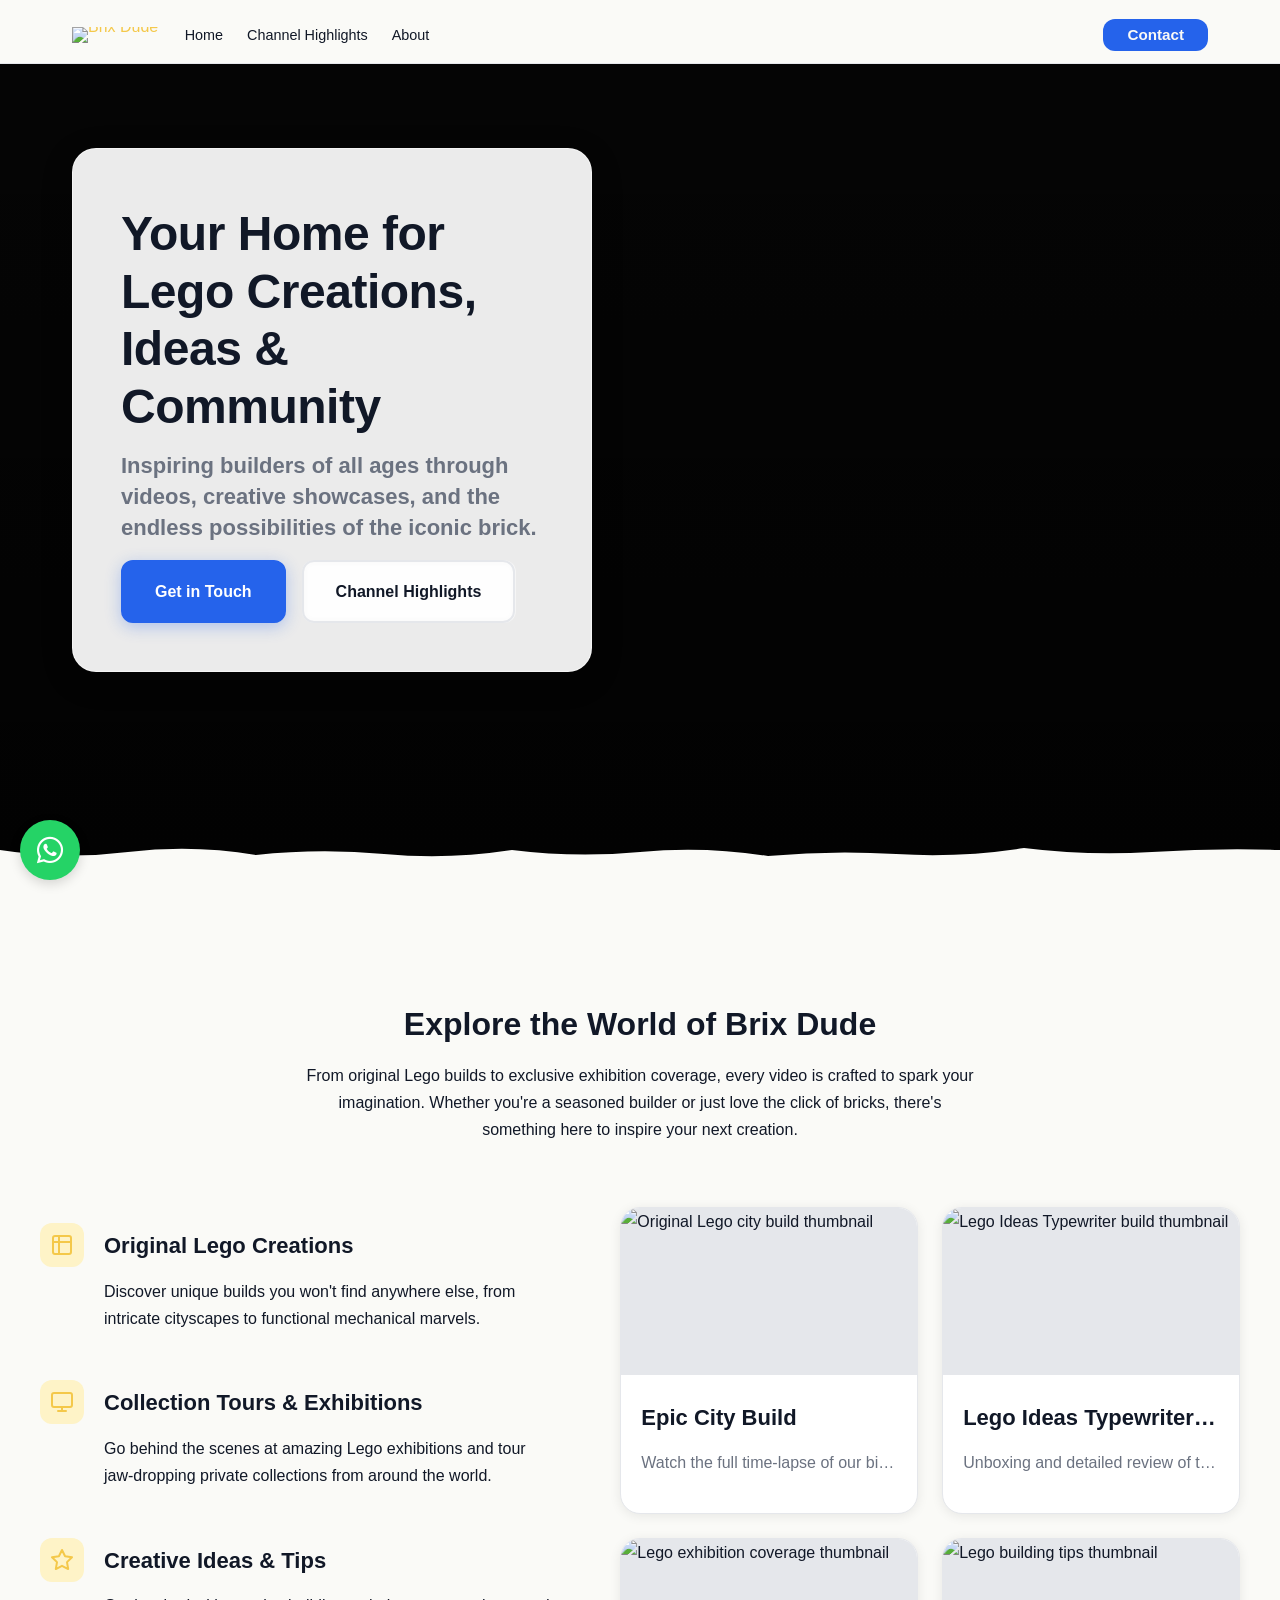
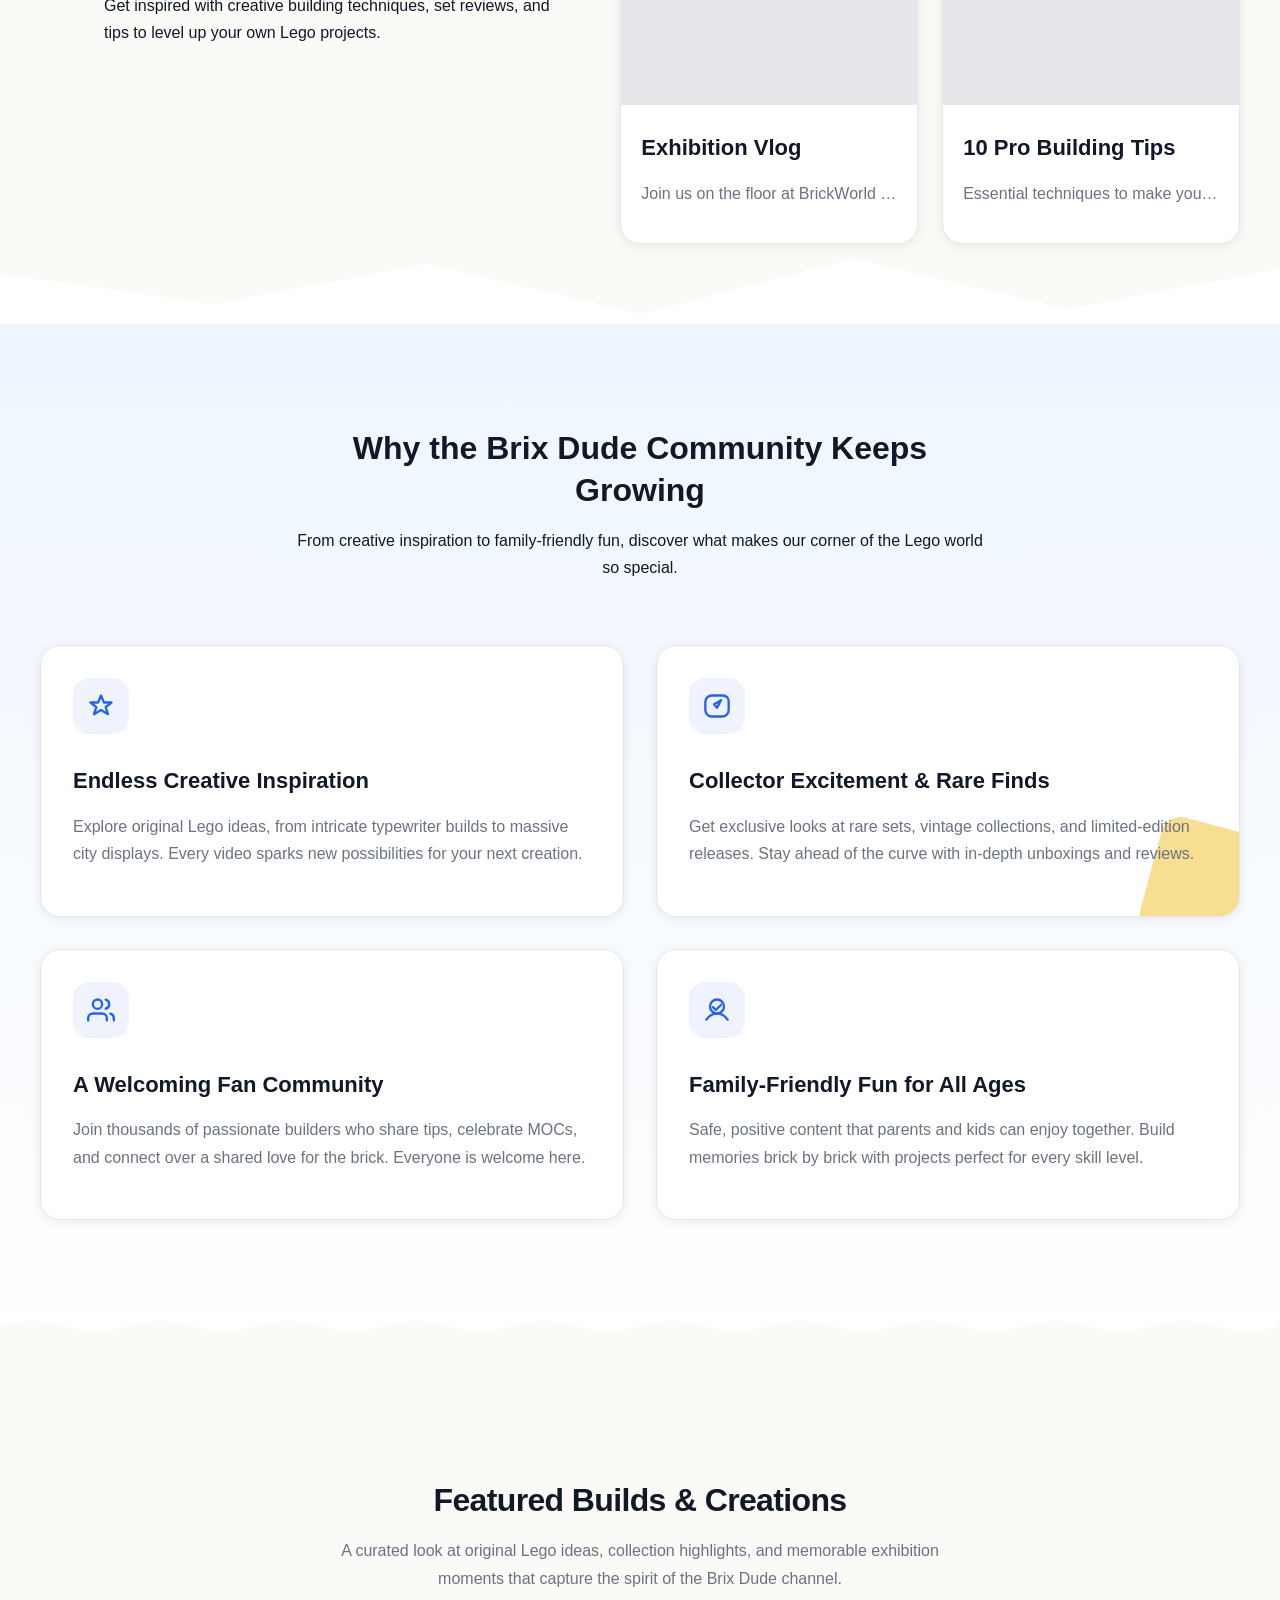
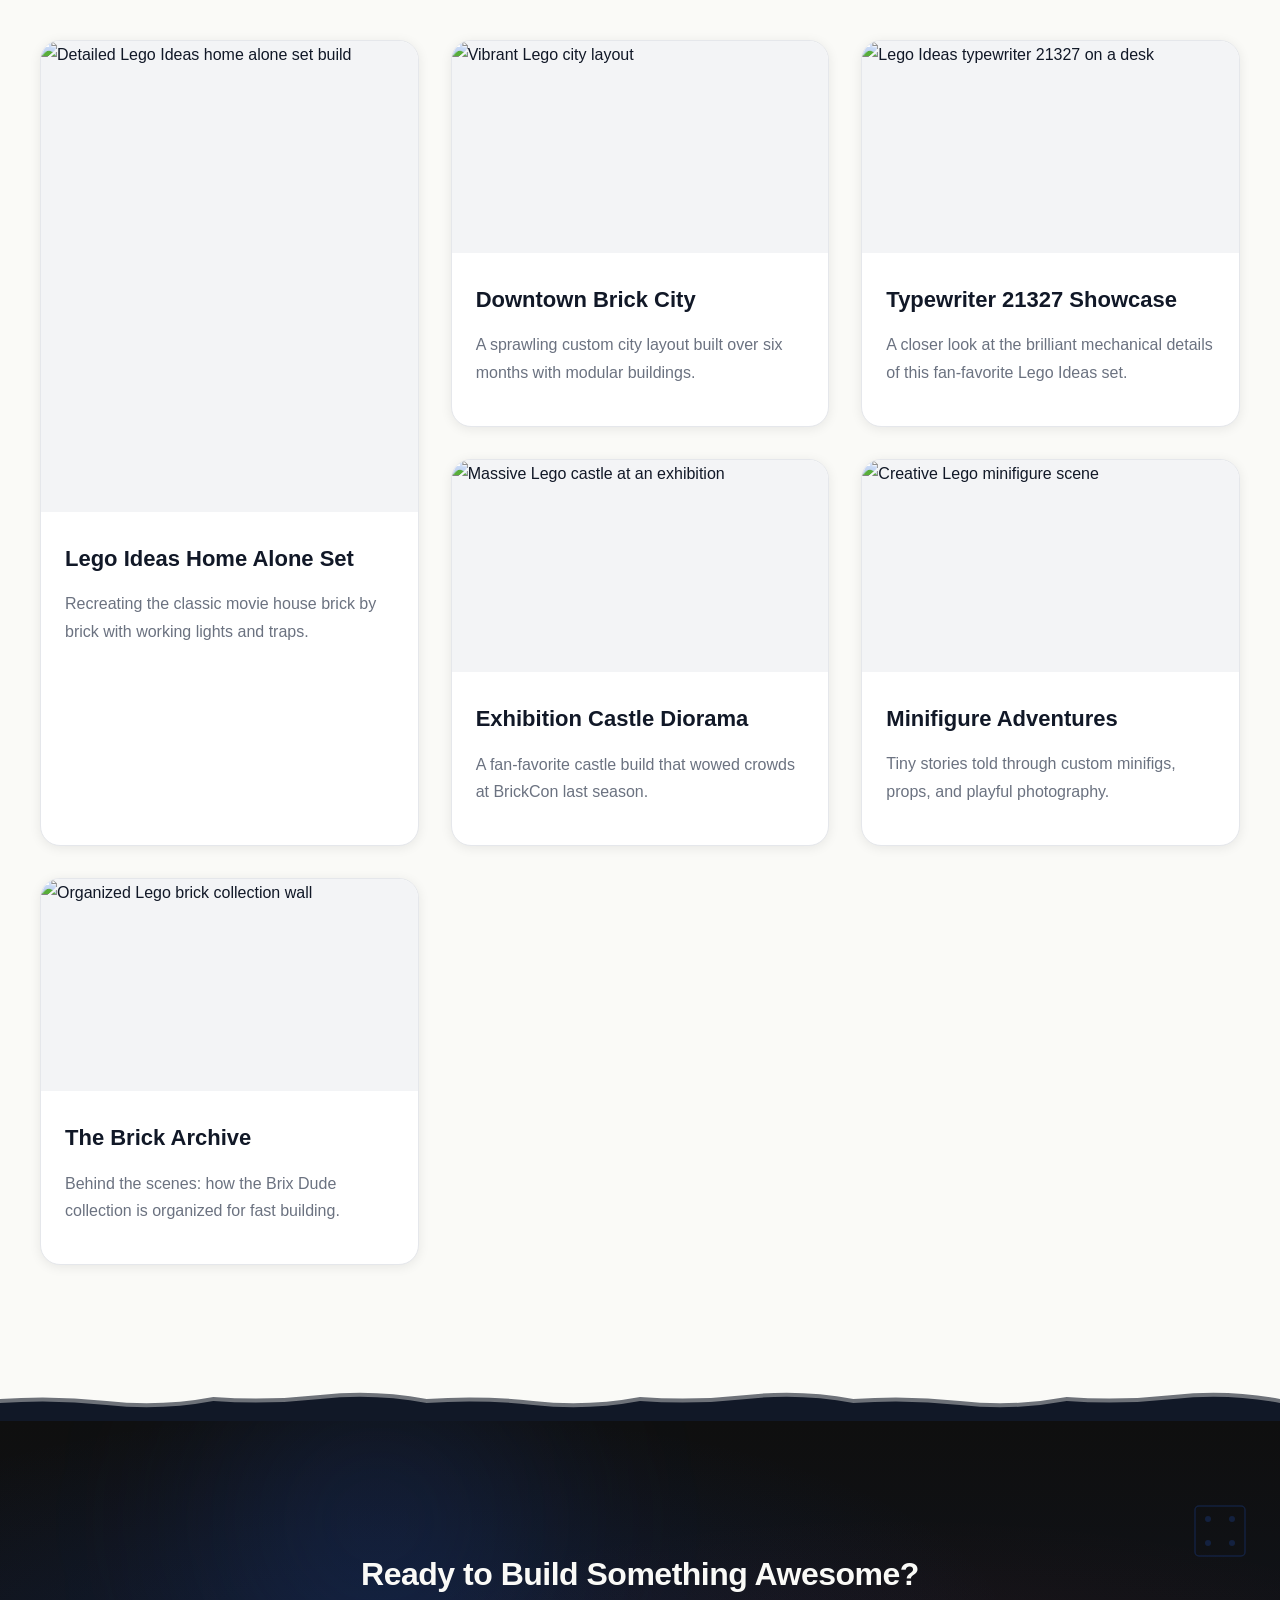
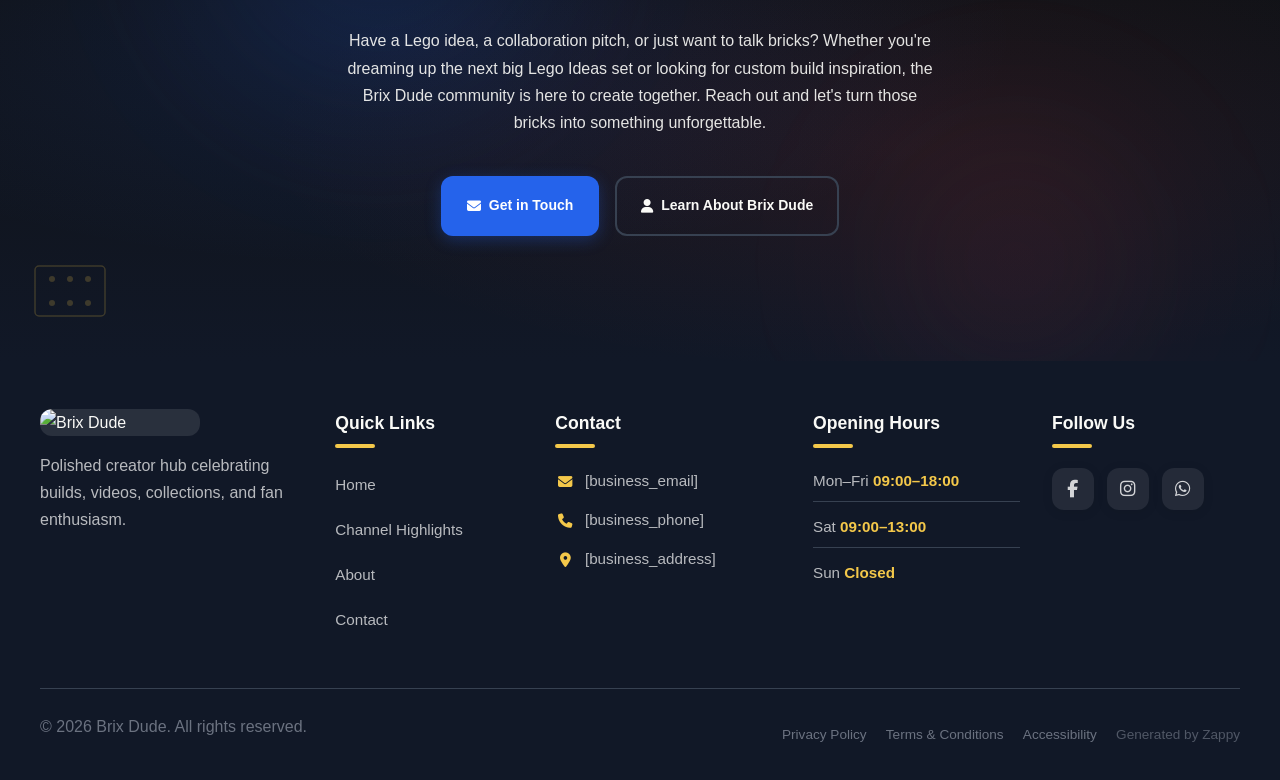
==== commit 18276a61: "Incremental sync: 1 page(s) — update_image" ====
--- a/index.html
+++ b/index.html
@@ -997,18 +997,18 @@
   </div>
 </section>
 
-<section data-band-index="3" class="home-gallery-section" data-layout-spec="Home-gallery">
+<section data-band-index="3" class="home-gallery-section" data-layout-spec="Home-gallery" id="home-gallery-section">
   <div class="home-gallery-section__container">
     <div class="home-gallery-section__header">
       <h2 class="home-gallery-section__title">Featured Builds &amp; Creations</h2>
       <p class="home-gallery-section__subtitle">A curated look at original Lego ideas, collection highlights, and memorable exhibition moments that capture the spirit of the Brix Dude channel.</p>
     </div>
-    <div class="home-gallery-section__grid">
+    <div class="home-gallery-section__grid zappy-preserve-css-grid" id="zappy-auto-grid-1780817228703-nxwpgy" data-zappy-auto-grid="true" data-zappy-grid-align="start" data-original-item-width="375" data-original-gap="32px" style="display: grid; --zappy-grid-cols: repeat(3, minmax(0, 1fr)); grid-template-columns: repeat(3, minmax(0, 1fr)); align-items: stretch !important;" data-zappy-explicit-columns="true">
       
       <!-- Card 1 - Featured Tall -->
-      <article class="home-gallery-section__card home-gallery-section__card--featured">
+      <article class="home-gallery-section__card home-gallery-section__card--featured" data-grid-item-index="0">
         <div class="home-gallery-section__card-media">
-          <img loading="lazy" decoding="async" data-placeholder="home-gallery-image-1" data-context="A stunning close-up of an intricate Lego Ideas home alone set build with detailed interior and lighting on a white background" width="600" height="450" src="/assets/site-home-gallery-image-1.webp" alt="Detailed Lego Ideas home alone set build">
+          <img loading="lazy" decoding="async" data-placeholder="home-gallery-image-1" data-context="A stunning close-up of an intricate Lego Ideas home alone set build with detailed interior and lighting on a white background" width="600" height="450" src="/assets/site-home-gallery-image-1.webp" alt="Detailed Lego Ideas home alone set build" data-element-type="image" data-element-id="img-1780817228607-rglfxcv78" style="">
         </div>
         <div class="home-gallery-section__card-body">
           <h3 class="home-gallery-section__card-title">Lego Ideas Home Alone Set</h3>
@@ -1017,9 +1017,9 @@
       </article>
 
       <!-- Card 2 -->
-      <article class="home-gallery-section__card">
+      <article class="home-gallery-section__card" data-grid-item-index="1">
         <div class="home-gallery-section__card-media">
-          <img loading="lazy" decoding="async" data-placeholder="home-gallery-image-2" data-context="A colorful Lego city layout with skyscrapers, parks, and miniature vehicles, shot from a dynamic low angle" width="600" height="400" src="/assets/site-home-gallery-image-2.webp" alt="Vibrant Lego city layout">
+          <img loading="lazy" decoding="async" data-placeholder="home-gallery-image-2" data-context="A colorful Lego city layout with skyscrapers, parks, and miniature vehicles, shot from a dynamic low angle" width="600" height="400" src="/assets/site-home-gallery-image-2.webp" alt="Vibrant Lego city layout" data-element-type="image" data-element-id="img-1780817228607-to68jaqq3" style="">
         </div>
         <div class="home-gallery-section__card-body">
           <h3 class="home-gallery-section__card-title">Downtown Brick City</h3>
@@ -1028,9 +1028,9 @@
       </article>
 
       <!-- Card 3 -->
-      <article class="home-gallery-section__card">
+      <article class="home-gallery-section__card" data-grid-item-index="2">
         <div class="home-gallery-section__card-media">
-          <img loading="lazy" decoding="async" data-placeholder="home-gallery-image-3" data-context="The Lego Ideas typewriter 21327 set displayed on a wooden desk with a cup of coffee, soft morning light" width="600" height="400" src="/assets/site-home-gallery-image-3.webp" alt="Lego Ideas typewriter 21327 on a desk">
+          <img loading="lazy" decoding="async" data-placeholder="home-gallery-image-3" data-context="The Lego Ideas typewriter 21327 set displayed on a wooden desk with a cup of coffee, soft morning light" width="600" height="400" src="/assets/site-home-gallery-image-3.webp" alt="Lego Ideas typewriter 21327 on a desk" data-element-type="image" data-element-id="img-1780817228607-u4aoc2mq4" style="">
         </div>
         <div class="home-gallery-section__card-body">
           <h3 class="home-gallery-section__card-title">Typewriter 21327 Showcase</h3>
@@ -1039,9 +1039,9 @@
       </article>
 
       <!-- Card 4 -->
-      <article class="home-gallery-section__card">
+      <article class="home-gallery-section__card" data-grid-item-index="3">
         <div class="home-gallery-section__card-media">
-          <img loading="lazy" decoding="async" data-placeholder="home-gallery-image-4" data-context="A large Lego castle with knights, dragons, and a drawbridge, displayed at a public exhibition with visitors in the background" width="600" height="400" src="/assets/site-home-gallery-image-4.webp" alt="Massive Lego castle at an exhibition">
+          <div data-zappy-zoom-wrapper="true" data-element-id="img-1780817228607-aeajxk9mu" data-element-type="image" style="position: relative !important; overflow: hidden !important; width: 381px !important; max-width: 100% !important; margin-left: auto !important; margin-right: auto !important; height: 214px !important; display: block !important;" data-zappy-zoom-wrapper-width="381px" data-zappy-zoom-wrapper-height="214px" data-zappy-zoom-wrapper-width-mode="px" data-zappy-zoom-wrapper-align="center" data-zappy-zoom-clip="true" data-zappy-wrapper-margins-applied="true" data-zappy-card-slot-fill="1"><img loading="lazy" decoding="async" data-placeholder="home-gallery-image-4" data-context="A large Lego castle with knights, dragons, and a drawbridge, displayed at a public exhibition with visitors in the background" width="600" height="400" src="/assets/site-home-gallery-image-4.webp" alt="Massive Lego castle at an exhibition" data-element-type="image" data-element-id="img-1780817228607-aeajxk9mu" style="object-position: 59% 11% !important; margin-top: 0px !important; margin-bottom: 0px !important; left: -1.18% !important; top: -3.61936% !important; width: 102% !important; height: 132.903% !important; max-width: none !important; max-height: none !important; display: block; object-fit: cover !important;" data-zappy-zoom="1.02" data-zappy-object-position="59% 11%"></div>
         </div>
         <div class="home-gallery-section__card-body">
           <h3 class="home-gallery-section__card-title">Exhibition Castle Diorama</h3>
@@ -1050,9 +1050,9 @@
       </article>
 
       <!-- Card 5 -->
-      <article class="home-gallery-section__card">
+      <article class="home-gallery-section__card" data-grid-item-index="4">
         <div class="home-gallery-section__card-media">
-          <img loading="lazy" decoding="async" data-placeholder="home-gallery-image-5" data-context="A close-up macro shot of colorful Lego minifigures arranged in a creative, humorous scene with custom accessories" width="600" height="400" src="/assets/site-home-gallery-image-5.webp" alt="Creative Lego minifigure scene">
+          <img loading="lazy" decoding="async" data-placeholder="home-gallery-image-5" data-context="A close-up macro shot of colorful Lego minifigures arranged in a creative, humorous scene with custom accessories" width="600" height="400" src="/assets/site-home-gallery-image-5.webp" alt="Creative Lego minifigure scene" data-element-type="image" data-element-id="img-1780817228607-dslnkt1cg" style="">
         </div>
         <div class="home-gallery-section__card-body">
           <h3 class="home-gallery-section__card-title">Minifigure Adventures</h3>
@@ -1061,9 +1061,9 @@
       </article>
 
       <!-- Card 6 -->
-      <article class="home-gallery-section__card">
+      <article class="home-gallery-section__card" data-grid-item-index="5">
         <div class="home-gallery-section__card-media">
-          <img loading="lazy" decoding="async" data-placeholder="home-gallery-image-6" data-context="A massive Lego collection wall with hundreds of sorted bricks in transparent drawers, organized by color and shape" width="600" height="400" src="/assets/site-home-gallery-image-6.webp" alt="Organized Lego brick collection wall">
+          <img loading="lazy" decoding="async" data-placeholder="home-gallery-image-6" data-context="A massive Lego collection wall with hundreds of sorted bricks in transparent drawers, organized by color and shape" width="600" height="400" src="/assets/site-home-gallery-image-6.webp" alt="Organized Lego brick collection wall" data-element-type="image" data-element-id="img-1780817228607-64vo0o7i8" style="">
         </div>
         <div class="home-gallery-section__card-body">
           <h3 class="home-gallery-section__card-title">The Brick Archive</h3>
@@ -1262,5 +1262,147 @@
       }, 500);
     })();
     </script>
+
+    <script>
+    (function(){
+      var _applied=false;
+      function _isHeroBg(w){var img=w.querySelector('img');if(img&&(img.getAttribute('data-hero-bg')==='true'||img.getAttribute('data-hero-background')==='true'))return true;var p=(w.style.position||'').replace(/\s*!important\s*/g,'').trim();var ww=(w.style.width||'').replace(/\s*!important\s*/g,'').trim();var hh=(w.style.height||'').replace(/\s*!important\s*/g,'').trim();return p==='absolute'&&ww==='100%'&&hh==='100%';}
+      function fixDesktopWrappers(){
+        // No-op: desktop wrapper restoration is handled by ZAPPY_PUBLISHED_ZOOM_WRAPPER_RUNTIME
+        // in script.js (restoreWrapperDimensions). The old inflation logic here was expanding
+        // small wrappers (e.g. 139px logo wrappers) to their parent width, conflicting with
+        // the correct stored dimensions.
+      }
+      function _parsePos(s){var x=50,y=50;try{var m=(s||'').match(/(-?d+(?:.d+)?)%s+(-?d+(?:.d+)?)%/);if(m){x=parseFloat(m[1]);y=parseFloat(m[2]);}}catch(e){}if(!isFinite(x))x=50;if(!isFinite(y))y=50;return{x:Math.max(0,Math.min(100,x)),y:Math.max(0,Math.min(100,y))};}
+      function _coverPct(iA,cA){if(!isFinite(iA)||iA<=0||!isFinite(cA)||cA<=0)return{w:100,h:100};if(iA>=cA)return{w:(iA/cA)*100,h:100};return{w:100,h:(cA/iA)*100};}
+      function applyMobile(){
+        if(_applied)return;_applied=true;
+        document.querySelectorAll('[data-zappy-zoom-wrapper="true"]').forEach(function(w){
+          if(_isHeroBg(w))return;
+          var cw=w.style.getPropertyValue('width');
+          var _sW=parseFloat(w.getAttribute('data-zappy-zoom-wrapper-width'))||0;
+          var _sH=parseFloat(w.getAttribute('data-zappy-zoom-wrapper-height'))||0;
+          if(!cw&&!(_sW>0&&_sH>0))return;
+          if(!w._zappyDesktop)w._zappyDesktop={wStyle:w.getAttribute('style')};
+          var img=w.querySelector('img');
+          if(!img)return;
+          if(!img._zappyDesktop)img._zappyDesktop={src:img.getAttribute('src'),style:img.getAttribute('style')};
+          var mobileZoomStr=img.getAttribute('data-zappy-mobile-zoom');
+          var mobileZoom=parseFloat(mobileZoomStr);
+          var mobileSrc=img.getAttribute('data-zappy-mobile-src');
+          var mobilePos=img.getAttribute('data-zappy-mobile-object-position');
+          var parentOvf=w.parentElement?((w.parentElement.style.overflow||'')+(window.getComputedStyle(w.parentElement).overflow||'')).trim():'';
+          var inConstrainedParent=parentOvf.indexOf('hidden')!==-1||parentOvf.indexOf('clip')!==-1;
+          if(inConstrainedParent){
+            w.style.setProperty('max-width','100%','important');
+          }else{
+            w.style.setProperty('width','100%','important');
+            w.style.setProperty('max-width','100%','important');
+          }
+          if(mobileSrc)img.src=mobileSrc;
+          function _applyZoomCrop(_img,_w,_ePos,_eZoom){
+            var rect=_w.getBoundingClientRect();
+            if(!rect||!rect.width||!rect.height)return;
+            var nW=_img.naturalWidth||0,nH=_img.naturalHeight||0;
+            if(!(nW>0&&nH>0))return;
+            var iA=nW/nH,cA=rect.width/rect.height;
+            var cv=_coverPct(iA,cA);
+            var wP=100,hP=100;
+            if(_eZoom>=1){wP=cv.w*_eZoom;hP=cv.h*_eZoom;}
+            else{var t2=(_eZoom-0.5)/0.5;if(!isFinite(t2))t2=0;t2=Math.max(0,Math.min(1,t2));wP=100+t2*(cv.w-100);hP=100+t2*(cv.h-100);}
+            var p2=_parsePos(_ePos);
+            var lP=(100-wP)*(p2.x/100);
+            var tP=(100-hP)*(p2.y/100);
+            _img.style.setProperty('position','absolute','important');
+            _img.style.setProperty('left',lP+'%','important');
+            _img.style.setProperty('top',tP+'%','important');
+            _img.style.setProperty('width',wP+'%','important');
+            _img.style.setProperty('height',hP+'%','important');
+            _img.style.setProperty('max-width','none','important');
+            _img.style.setProperty('max-height','none','important');
+            _img.style.setProperty('display','block','important');
+            _img.style.setProperty('object-fit',_eZoom<1?'fill':'cover','important');
+            _img.style.setProperty('transform','none','important');
+            _img.style.setProperty('margin','0','important');
+          }
+          if(_sW>0&&_sH>0){
+            var effZoom=(isFinite(mobileZoom)&&mobileZoom>0)?mobileZoom:(parseFloat(img.getAttribute('data-zappy-zoom'))||1);
+            var effPos=mobilePos||img.getAttribute('data-zappy-object-position')||img.style.objectPosition||'50% 50%';
+            w.style.setProperty('overflow','hidden','important');
+            w.style.setProperty('position','relative','important');
+            w.style.setProperty('width','100%','important');
+            w.style.setProperty('max-width','100%','important');
+            if(_sW>0&&_sH>0){w.style.setProperty('padding-bottom','0','important');w.style.setProperty('aspect-ratio',_sW+'/'+_sH,'important');w.style.setProperty('height','auto','important');}
+            _applyZoomCrop(img,w,effPos,effZoom);
+            if(!(img.complete&&img.naturalWidth>0)){
+              (function(_i,_w2,_p,_z){_i.addEventListener('load',function _ol(){_i.removeEventListener('load',_ol);try{_applyZoomCrop(_i,_w2,_p,_z);}catch(e){}});
+              })(img,w,effPos,effZoom);
+            }
+          }else{
+            if(!inConstrainedParent)w.style.setProperty('height','auto','important');
+            img.style.setProperty('position','relative','important');
+            img.style.setProperty('width','100%','important');
+            img.style.setProperty('height','auto','important');
+            img.style.setProperty('max-width','100%','important');
+            img.style.setProperty('max-height',inConstrainedParent?'none':'400px','important');
+            img.style.setProperty('object-fit','cover','important');
+            img.style.setProperty('left','0','important');
+            img.style.setProperty('top','0','important');
+            img.style.setProperty('transform','none','important');
+          }
+        });
+        document.querySelectorAll('img[data-zappy-mobile-src],img[data-zappy-mobile-object-position],img[data-zappy-mobile-zoom]').forEach(function(img){
+          var zw=img.closest('[data-zappy-zoom-wrapper="true"]');
+          if(zw&&!_isHeroBg(zw))return;
+          if(!img._zappyDesktop)img._zappyDesktop={src:img.getAttribute('src'),style:img.getAttribute('style')};
+          var mobileSrc=img.getAttribute('data-zappy-mobile-src');
+          var mobilePos=img.getAttribute('data-zappy-mobile-object-position');
+          var mobileZoom=parseFloat(img.getAttribute('data-zappy-mobile-zoom'));
+          if(mobileSrc)img.src=mobileSrc;
+          if(mobilePos)img.style.setProperty('object-position',mobilePos,'important');
+          if(mobileZoom>1){
+            img.style.setProperty('transform','scale('+mobileZoom+')','important');
+            img.style.setProperty('transform-origin',mobilePos||'50% 50%','important');
+            var p=img.parentElement;
+            if(p)p.style.setProperty('overflow','hidden','important');
+          }
+        });
+      }
+      function revertDesktop(){
+        if(!_applied)return;_applied=false;
+        document.querySelectorAll('[data-zappy-zoom-wrapper="true"]').forEach(function(w){
+          if(w._zappyDesktop&&w._zappyDesktop.wStyle!=null){w.setAttribute('style',w._zappyDesktop.wStyle);}
+          var img=w.querySelector('img');
+          if(img&&img._zappyDesktop){
+            if(img._zappyDesktop.src!=null)img.setAttribute('src',img._zappyDesktop.src);
+            if(img._zappyDesktop.style!=null)img.setAttribute('style',img._zappyDesktop.style);
+            else img.removeAttribute('style');
+          }
+        });
+        document.querySelectorAll('img[data-zappy-mobile-src],img[data-zappy-mobile-object-position],img[data-zappy-mobile-zoom]').forEach(function(img){
+          var zw=img.closest('[data-zappy-zoom-wrapper="true"]');
+          if(zw&&!_isHeroBg(zw))return;
+          if(img._zappyDesktop){
+            if(img._zappyDesktop.src!=null)img.setAttribute('src',img._zappyDesktop.src);
+            if(img._zappyDesktop.style!=null)img.setAttribute('style',img._zappyDesktop.style);
+            else img.removeAttribute('style');
+          }
+        });
+        _fixHeroBgWrappers();
+        fixDesktopWrappers();
+      }
+      function _fixHeroBgWrappers(){var isMob=window.innerWidth<=768;document.querySelectorAll('[data-zappy-zoom-wrapper="true"]').forEach(function(w){if(!_isHeroBg(w))return;w.style.setProperty('position','absolute','important');w.style.setProperty('top','0','important');w.style.setProperty('left','0','important');w.style.setProperty('width','100%','important');w.style.setProperty('height','100%','important');w.style.setProperty('max-width','none','important');w.style.setProperty('overflow','hidden','important');w.setAttribute('data-zappy-zoom-wrapper-width-mode','full');var img=w.querySelector('img');if(img){img.style.setProperty('width','100%','important');img.style.setProperty('height','100%','important');img.style.setProperty('object-fit','cover','important');img.style.setProperty('position','relative','important');img.style.setProperty('top','0','important');img.style.setProperty('left','0','important');img.style.setProperty('max-width','none','important');img.style.setProperty('max-height','none','important');img.style.setProperty('display','block','important');if(isMob){var mSrc=img.getAttribute('data-zappy-mobile-src');var mPos=img.getAttribute('data-zappy-mobile-object-position');var mZoom=parseFloat(img.getAttribute('data-zappy-mobile-zoom'));if(mSrc){if(!img._zappyDesktop)img._zappyDesktop={src:img.getAttribute('src'),style:img.getAttribute('style')};img.src=mSrc;}if(mPos)img.style.setProperty('object-position',mPos,'important');if(mZoom>1){img.style.setProperty('transform','scale('+mZoom+')','important');img.style.setProperty('transform-origin',mPos||'50% 50%','important');}}}});}
+      function init(){
+        _fixHeroBgWrappers();
+        var mq=window.matchMedia('(max-width:768px)');
+        function onChange(e){if(e.matches)applyMobile();else revertDesktop();}
+        if(mq.matches)applyMobile();
+        else fixDesktopWrappers();
+        try{mq.addEventListener('change',onChange);}catch(e){mq.addListener(onChange);}
+      }
+      if(document.readyState==='loading')document.addEventListener('DOMContentLoaded',init);
+      else setTimeout(init,50);
+    })();
+    </script>
 </body>
 </html>
